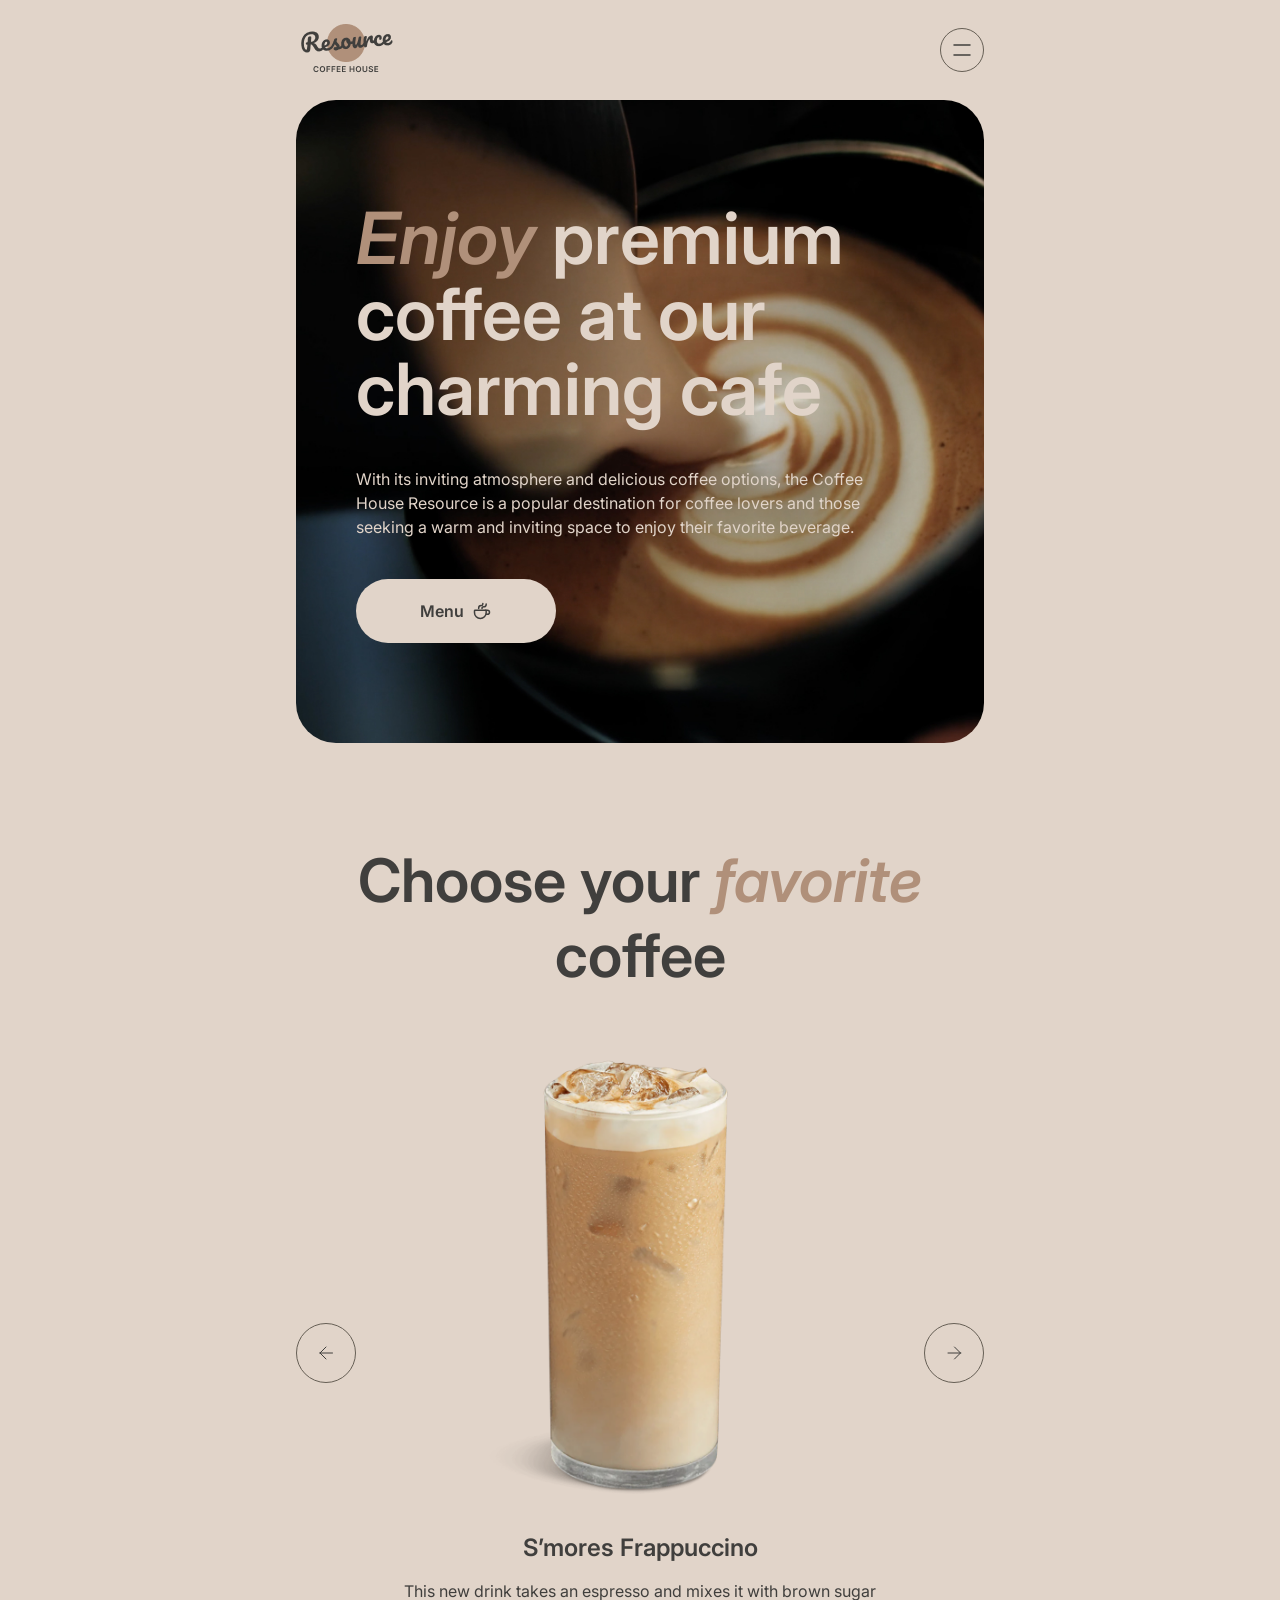
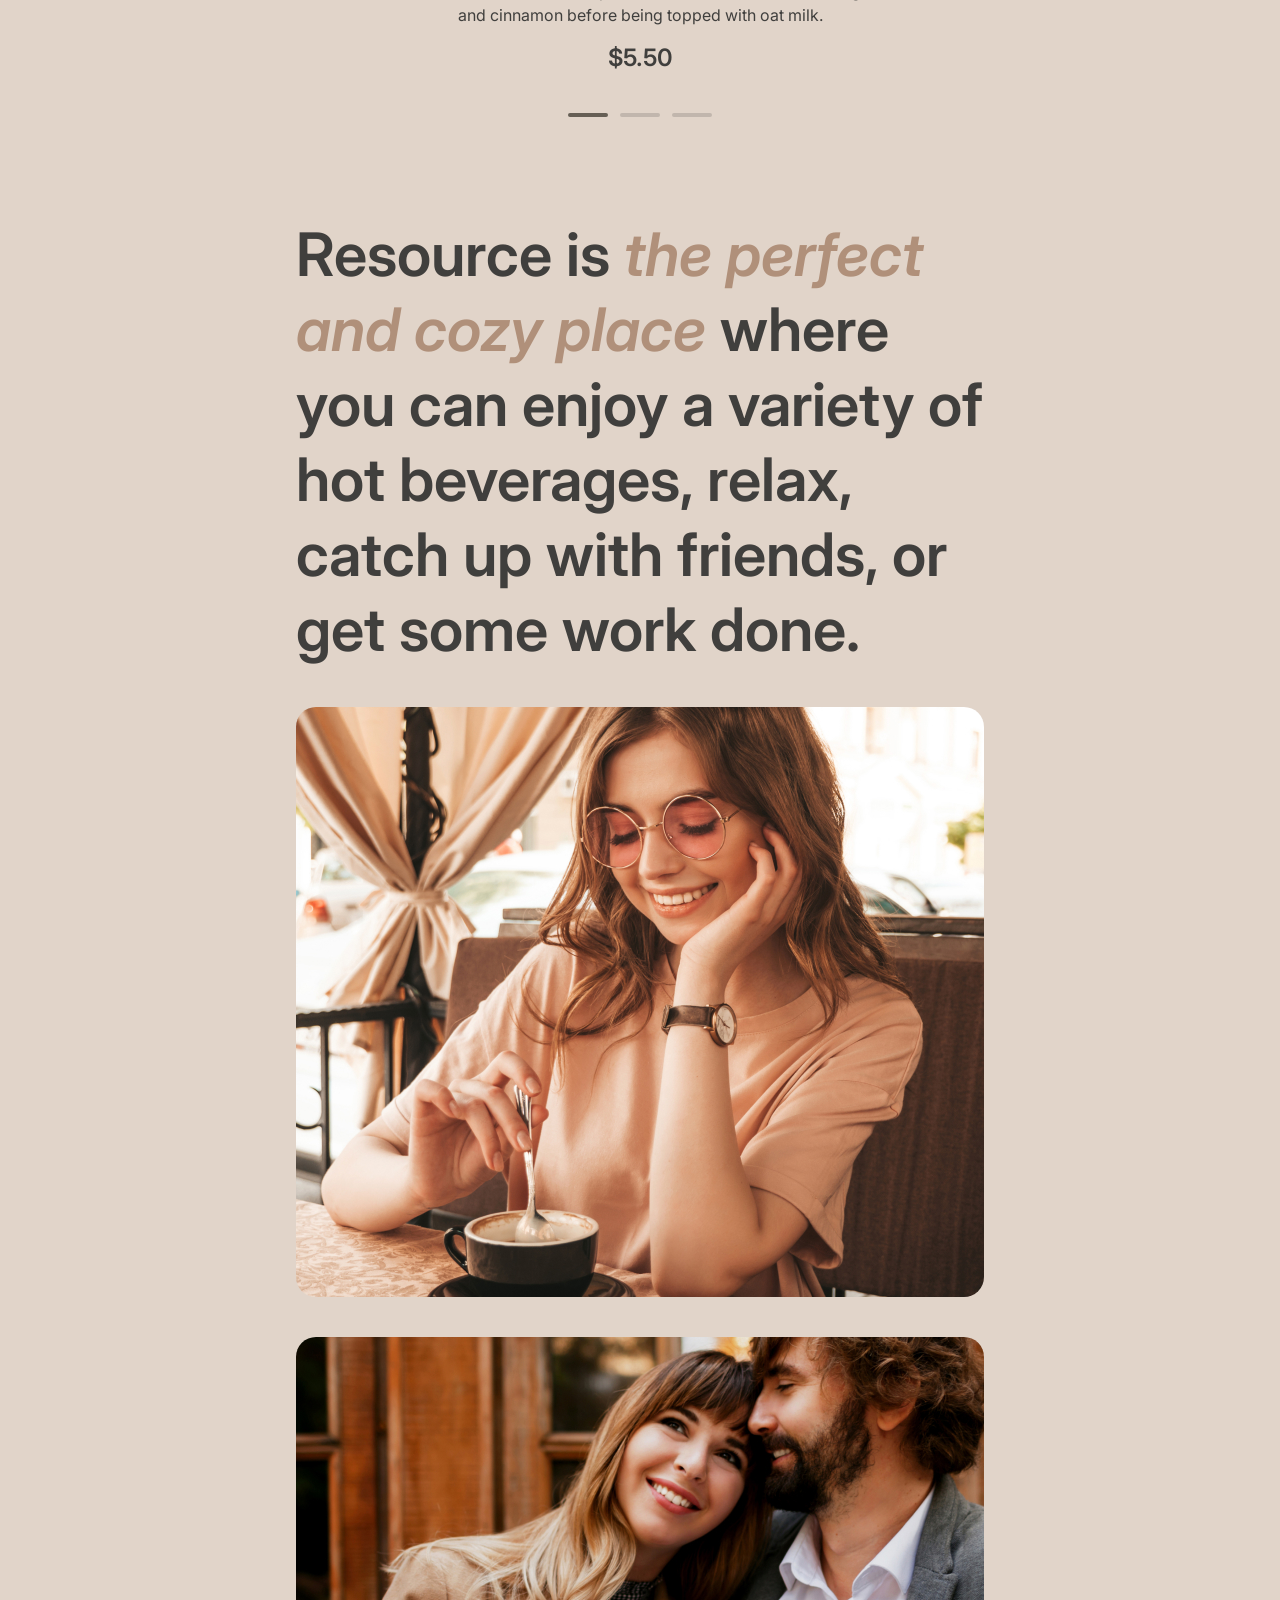
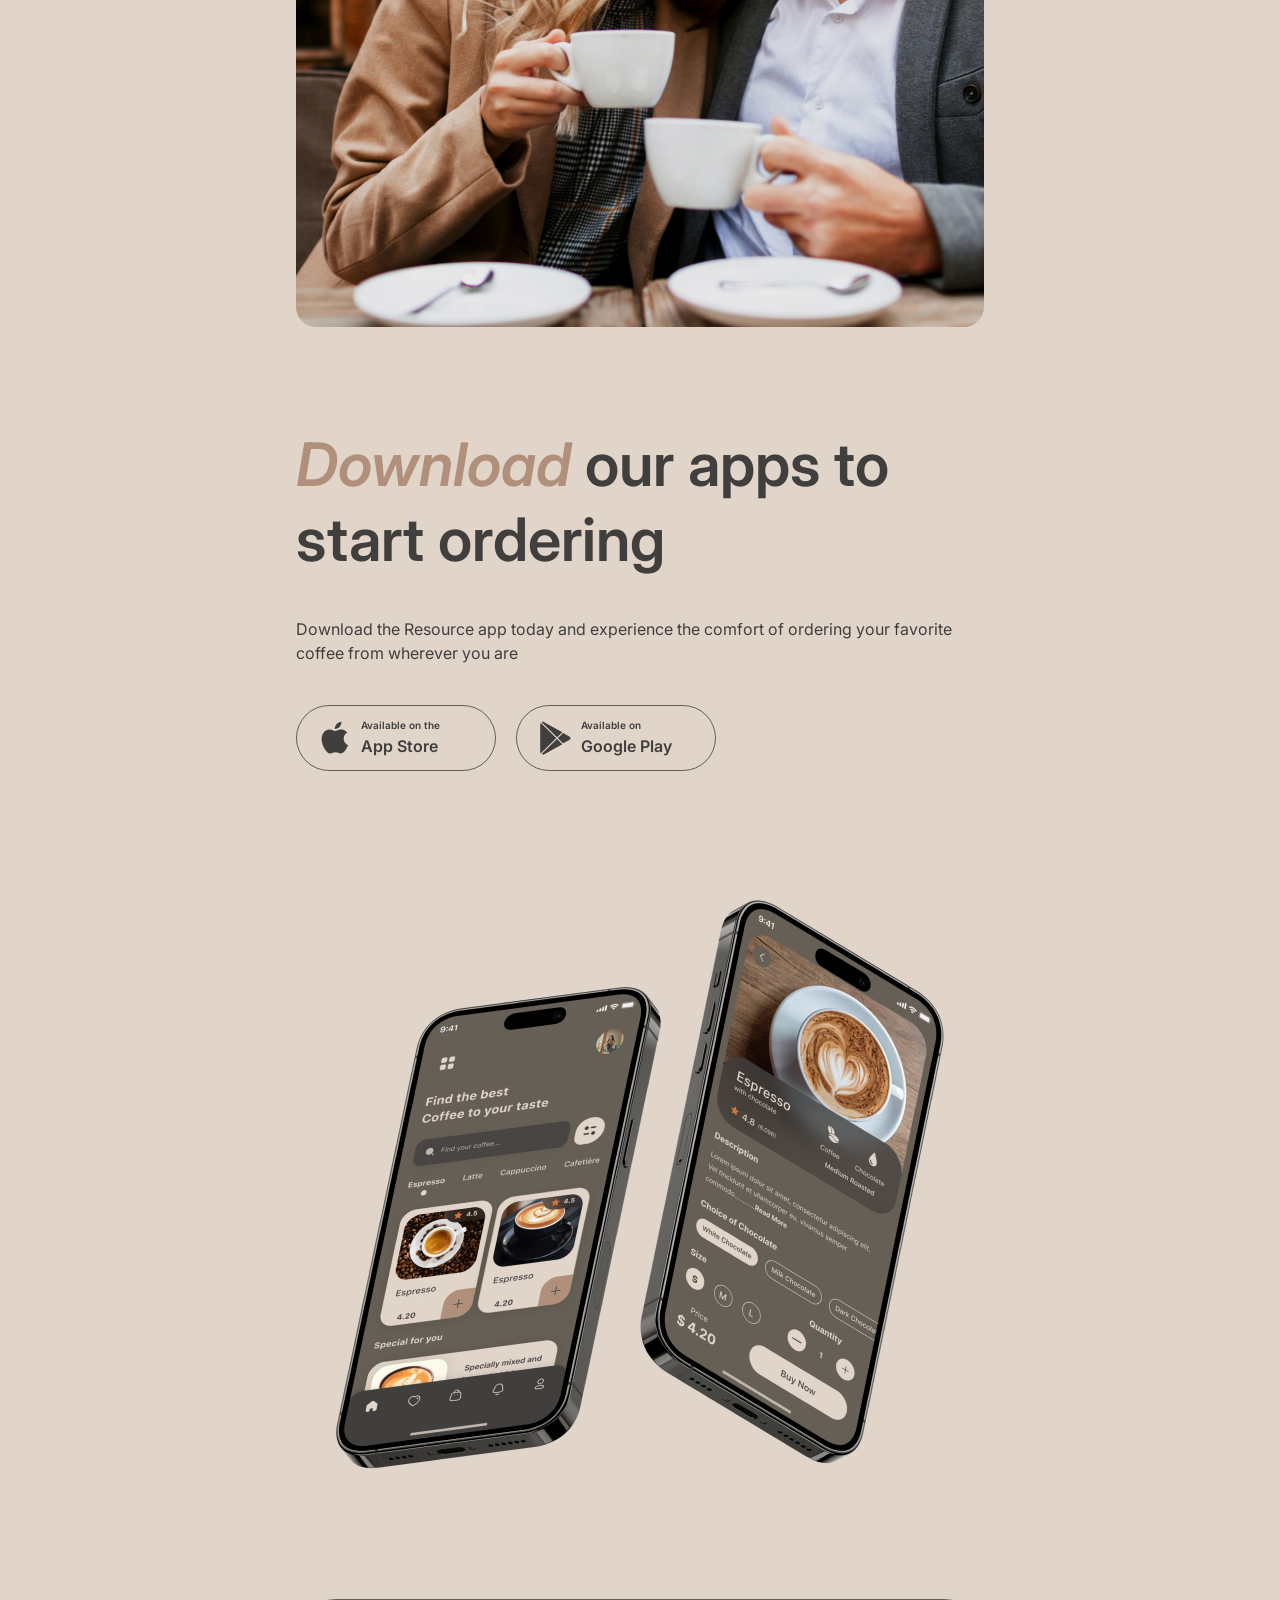
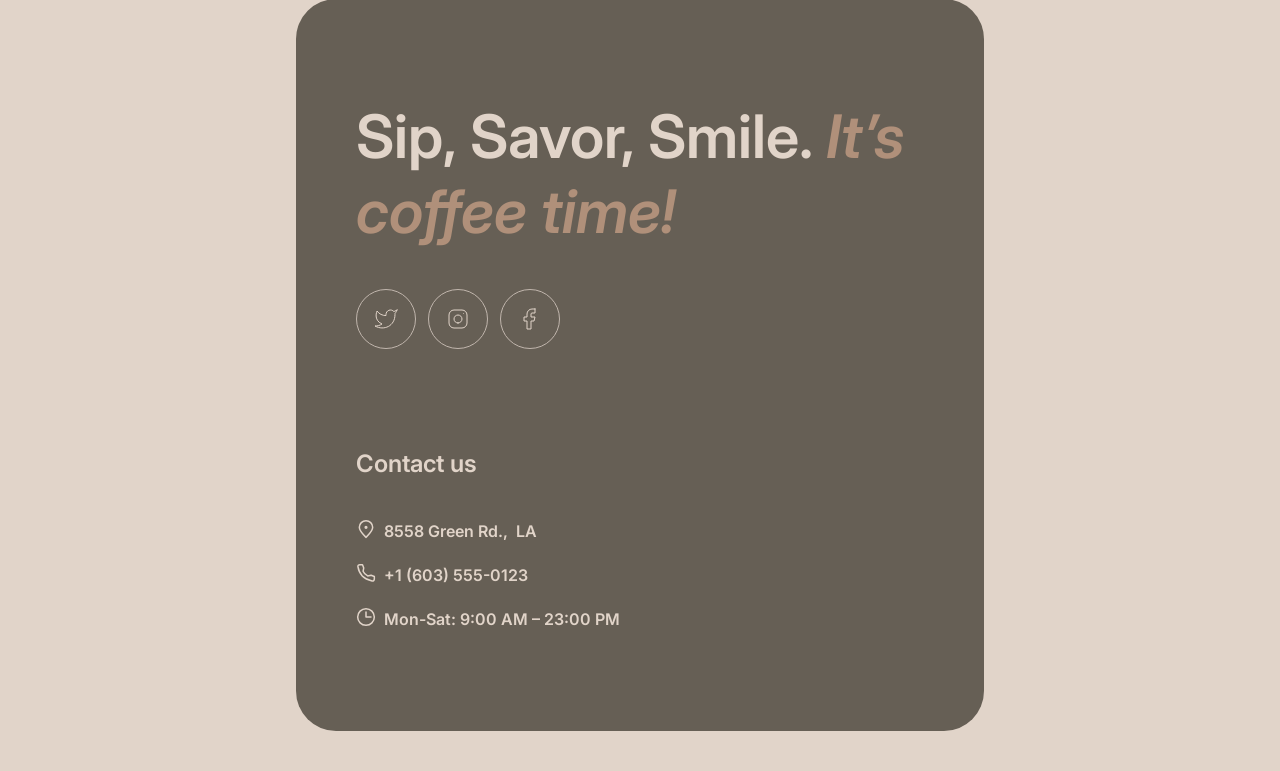
==== coffee-house/index.html @ e68c3784 "feat: Finished the adaptive at 768px and 380px on both pages" ====
<!DOCTYPE html>
<html lang="en">

<head>
    <meta charset="UTF-8">
    <meta name="viewport" content="width=device-width, initial-scale=1.0">
    <title>Coffee House</title>
    <link rel="stylesheet" href="style.css">
    <link rel="shortcut icon" href="img/icon-coffee.ico" type="image/x-icon">
    <link rel="preconnect" href="https://fonts.googleapis.com">
    <link rel="preconnect" href="https://fonts.gstatic.com" crossorigin>
    <link href="https://fonts.googleapis.com/css2?family=Inter:wght@100;200;300;400;500;600;700;800;900&display=swap"
        rel="stylesheet">
</head>

<body>
    <header class="header">
        <div class="container">
            <div class="header-menu">
                <a class="header-menu-img" href="index.html"><img src="img/logo.png" alt="logo"></a>

                <nav class="nav">
                    <ul class="nav-list">
                        <li><a class="nav-list-link" href="#Favorite-coffee">Favorite coffee</a></li>
                        <li><a class="nav-list-link" href="#About">About</a></li>
                        <li><a class="nav-list-link" href="#Mobile-app">Mobile app</a></li>
                        <li><a class="nav-list-link" href="#Contact-us">Contact us</a></li>
                    </ul>
                </nav>

                <a class="coffee-menu-link disabled" href="menu.html">
                    <p>Menu</p>
                    <svg xmlns="http://www.w3.org/2000/svg" width="20" height="20" viewBox="0 0 20 20" fill="none">
                        <path
                            d="M14.167 9.76667V11.6667C14.167 14.8883 11.5553 17.5 8.33366 17.5C5.112 17.5 2.50033 14.8883 2.50033 11.6667V9.76667C2.50033 9.4353 2.76896 9.16667 3.10033 9.16667H13.567C13.8984 9.16667 14.167 9.4353 14.167 9.76667Z"
                            stroke="#403F3D" stroke-width="1.5" stroke-linecap="round" stroke-linejoin="round" />
                        <path
                            d="M10.0003 7.50008C10.0003 6.66675 10.5956 5.83341 11.786 5.83341V5.83341C13.101 5.83341 14.167 4.76743 14.167 3.45246V2.91675"
                            stroke="#403F3D" stroke-width="1.5" stroke-linecap="round" stroke-linejoin="round" />
                        <path
                            d="M6.66634 7.5V7.08333C6.66634 5.70262 7.78563 4.58333 9.16634 4.58333V4.58333C10.0868 4.58333 10.833 3.83714 10.833 2.91667V2.5"
                            stroke="#403F3D" stroke-width="1.5" stroke-linecap="round" stroke-linejoin="round" />
                        <path
                            d="M13.333 9.16675H15.4163C16.5669 9.16675 17.4997 10.0995 17.4997 11.2501C17.4997 12.4007 16.5669 13.3334 15.4163 13.3334H14.1663"
                            stroke="#403F3D" stroke-width="1.5" stroke-linecap="round" stroke-linejoin="round" />
                    </svg>
                </a>

                <a href="" class="coffee-burger-menu">
                    <svg xmlns="http://www.w3.org/2000/svg" width="18" height="2" viewBox="0 0 18 2" fill="none">
                        <path d="M1 1H17" stroke="#403F3D" stroke-width="1.5" stroke-linecap="round"
                            stroke-linejoin="round" />
                    </svg>
                    <svg xmlns="http://www.w3.org/2000/svg" width="18" height="2" viewBox="0 0 18 2" fill="none">
                        <path d="M1 1H17" stroke="#403F3D" stroke-width="1.5" stroke-linecap="round"
                            stroke-linejoin="round" />
                    </svg>
                </a>
            </div>

            <div class="header-img">
                <div class="header-img-content">
                    <h1 class="header-img-title"><span class="header-img-title-span">Enjoy</span> premium coffee at our
                        charming cafe</h1>
                    <p class="header-img-text">With its inviting atmosphere and delicious coffee options, the Coffee
                        House Resource is
                        a popular
                        destination for coffee lovers and those seeking a warm and inviting space to enjoy their
                        favorite beverage.</p>
                    <a class="header-img-button" href="menu.html">
                        Menu
                        <svg class="header-img-button-svg" xmlns="http://www.w3.org/2000/svg" width="20" height="20"
                            viewBox="0 0 20 20" fill="none">
                            <path
                                d="M14.167 9.76667V11.6667C14.167 14.8883 11.5553 17.5 8.33366 17.5C5.112 17.5 2.50033 14.8883 2.50033 11.6667V9.76667C2.50033 9.4353 2.76896 9.16667 3.10033 9.16667H13.567C13.8984 9.16667 14.167 9.4353 14.167 9.76667Z"
                                stroke="#403F3D" stroke-width="1.5" stroke-linecap="round" stroke-linejoin="round" />
                            <path
                                d="M10.0003 7.50008C10.0003 6.66675 10.5956 5.83341 11.786 5.83341V5.83341C13.101 5.83341 14.167 4.76743 14.167 3.45246V2.91675"
                                stroke="#403F3D" stroke-width="1.5" stroke-linecap="round" stroke-linejoin="round" />
                            <path
                                d="M6.66634 7.5V7.08333C6.66634 5.70262 7.78563 4.58333 9.16634 4.58333V4.58333C10.0868 4.58333 10.833 3.83714 10.833 2.91667V2.5"
                                stroke="#403F3D" stroke-width="1.5" stroke-linecap="round" stroke-linejoin="round" />
                            <path
                                d="M13.333 9.16675H15.4163C16.5669 9.16675 17.4997 10.0995 17.4997 11.2501C17.4997 12.4007 16.5669 13.3334 15.4163 13.3334H14.1663"
                                stroke="#403F3D" stroke-width="1.5" stroke-linecap="round" stroke-linejoin="round" />
                        </svg>
                    </a>
                </div>
            </div>
        </div>
    </header>

    <main class="main">
        <div class="container ">
            <section class="Favourites-Coffee" id="Favorite-coffee">
                <h2 class="Favourites-Coffee-title">Choose your <span
                        class="Favourites-Coffee-title-span">favorite</span>
                    coffee</h2>

                <div class="slider">
                    <div class="Favourites-Coffee-svg-left disabled">
                        <svg xmlns="http://www.w3.org/2000/svg" width="24" height="24" viewBox="0 0 24 24" fill="none">
                            <path d="M18.5 12H6M6 12L12 6M6 12L12 18" stroke="#403F3D" stroke-linecap="round"
                                stroke-linejoin="round" />
                        </svg>
                    </div>

                    <div class="row-slider">
                        <div class="Favourites-Coffee-content">
                            <img class="Favourites-Coffee-content-img" src="img/coffee-slider-1.png" alt="" width="480"
                                height="480">
                            <div class="Favourites-Coffee-container">
                                <h3 class="Favourites-Coffee-content-title">S’mores Frappuccino</h3>
                                <p class="Favourites-Coffee-content-text">This new drink takes an espresso and mixes it
                                    with
                                    brown
                                    sugar and cinnamon before being
                                    topped
                                    with oat milk.</p>
                                <h3 class="Favourites-Coffee-content-title">$5.50</h3>
                            </div>
                        </div>
                    </div>

                    <div class="Favourites-Coffee-svg-right disabled">
                        <svg xmlns="http://www.w3.org/2000/svg" width="24" height="24" viewBox="0 0 24 24" fill="none">
                            <path d="M6 12H18.5M18.5 12L12.5 6M18.5 12L12.5 18" stroke="#403F3D" stroke-linecap="round"
                                stroke-linejoin="round" />
                        </svg>
                    </div>
                </div>

                <div class="Favourites-Coffee-radio-container">
                    <div class="Favourites-Coffee-radio"></div>
                    <div class="Favourites-Coffee-radio Favourites-Coffee-radio2"></div>
                    <div class="Favourites-Coffee-radio Favourites-Coffee-radio2"></div>
                </div>
            </section>

            <section class="About" id="About">
                <h2 class="About-title">Resource is <span class="About-title-span">the perfect and cozy place</span>
                    where you can enjoy a
                    variety of hot
                    beverages,
                    relax, catch
                    up with friends, or get some work done.</h2>
                <div class="About-container-img">
                    <div class="About-container-img1">
                        <div class="About-img-content1 disabled">
                            <img class="About-img1" src="img/about-1.jpg" alt="">
                        </div>
                        <div class="About-img-content2">
                            <img class="About-img2" src="img/about-2.jpg" alt="">
                        </div>
                    </div>
                    <div class="About-container-img2">
                        <div class="About-img-content2">
                            <img class="About-img3" src="img/about-3.jpg" alt="">
                        </div>
                        <div class="About-img-content1 disabled">
                            <img class="About-img4" src="img/about-4.jpg" alt="">
                        </div>
                    </div>
                </div>
            </section>

            <section class="Mobile-App" id="Mobile-app">
                <div class="Mobile-App-content">
                    <h2 class="Mobile-App-title"><span class="Mobile-App-title-span">Download</span> our apps to start
                        ordering</h2>
                    <p class="Mobile-App-text">Download the Resource app today and experience the comfort of ordering
                        your favorite coffee from
                        wherever you are</p>
                    <div class="Mobile-App-link-container">
                        <a class="Mobile-App-link disabled" href="">
                            <svg xmlns="http://www.w3.org/2000/svg" width="36" height="36" viewBox="0 0 36 36"
                                fill="none">
                                <path
                                    d="M26.7073 18.6307C26.6704 14.6324 30.065 12.6872 30.2203 12.5966C28.2977 9.86366 25.3178 9.49026 24.2707 9.46048C21.7679 9.20369 19.3403 10.9206 18.0654 10.9206C16.765 10.9206 14.8017 9.48529 12.6858 9.52747C9.96293 9.56841 7.41566 11.1055 6.0186 13.4923C3.13542 18.359 5.28572 25.5108 8.04802 29.4446C9.42981 31.3712 11.0444 33.5223 13.1578 33.4466C15.2254 33.3635 15.9978 32.1614 18.4929 32.1614C20.9651 32.1614 21.6903 33.4466 23.8457 33.3983C26.0647 33.3635 27.4618 31.463 28.7952 29.519C30.392 27.3108 31.0333 25.1362 31.0588 25.0245C31.0066 25.0071 26.7493 23.4229 26.7073 18.6307Z"
                                    fill="#403F3D" />
                                <path
                                    d="M22.6357 6.87268C23.7477 5.51675 24.5086 3.67205 24.2974 1.80005C22.6879 1.86952 20.675 2.88554 19.5159 4.21169C18.4903 5.38029 17.5742 7.29571 17.8109 9.097C19.6189 9.2285 21.4753 8.20752 22.6357 6.87268Z"
                                    fill="#403F3D" />
                            </svg>
                            <div class="Mobile-App-link-content">
                                <p class="Mobile-App-link-text">Available on the</p>
                                <p class="Mobile-App-link-text2">App Store</p>
                            </div>
                        </a>
                        <a class="Mobile-App-link disabled" href="">
                            <svg xmlns="http://www.w3.org/2000/svg" width="36" height="36" viewBox="0 0 36 36"
                                fill="none">
                                <path
                                    d="M3.7558 3.20297C3.39335 3.57289 3.18359 4.14884 3.18359 4.89471V31.4994C3.18359 32.2453 3.39335 32.8212 3.7558 33.1911L3.84525 33.2723L19.1359 18.37V18.0181L3.84525 3.11575L3.7558 3.20297Z"
                                    fill="#403F3D" />
                                <path
                                    d="M26.0776 23.34L20.9863 18.37V18.0181L26.0837 13.0482L26.1979 13.1128L32.2345 16.4617C33.9573 17.4121 33.9573 18.976 32.2345 19.9324L26.1979 23.2753L26.0776 23.34Z"
                                    fill="#403F3D" />
                                <path
                                    d="M25.2733 24.2007L20.0617 19.1195L4.68164 34.1166C5.25384 34.7031 6.18695 34.7737 7.24807 34.1873L25.2733 24.2007Z"
                                    fill="#403F3D" />
                                <path
                                    d="M25.2733 12.1876L7.24807 2.20103C6.18695 1.62058 5.25384 1.69125 4.68164 2.27772L20.0617 17.2688L25.2733 12.1876Z"
                                    fill="#403F3D" />
                            </svg>
                            <div class="Mobile-App-link-content">
                                <p class="Mobile-App-link-text">Available on</p>
                                <p class="Mobile-App-link-text2">Google Play</p>
                            </div>
                        </a>
                    </div>
                </div>
                <img class="Mobile-App-img" src="img/mobile-screens.png" alt="">
            </section>
        </div>
    </main>

    <footer class="footer">
        <div class="container">
            <div class="footer-content">
                <div class="footer-socials">
                    <h2 class="footer-socials-title">Sip, Savor, Smile. <span class="footer-socials-title-span">It’s
                            coffee
                            time!</span></h2>

                    <div class="footer-socials-content">
                        <div class="footer-socials-svg disabled">
                            <svg xmlns="http://www.w3.org/2000/svg" width="24" height="24" viewBox="0 0 24 24"
                                fill="none">
                                <path
                                    d="M23 3.01006C23 3.01006 20.9821 4.20217 19.86 4.54006C19.2577 3.84757 18.4573 3.35675 17.567 3.13398C16.6767 2.91122 15.7395 2.96725 14.8821 3.29451C14.0247 3.62177 13.2884 4.20446 12.773 4.96377C12.2575 5.72309 11.9877 6.62239 12 7.54006V8.54006C10.2426 8.58562 8.50127 8.19587 6.93101 7.4055C5.36074 6.61513 4.01032 5.44869 3 4.01006C3 4.01006 -1 13.0101 8 17.0101C5.94053 18.408 3.48716 19.109 1 19.0101C10 24.0101 21 19.0101 21 7.51006C20.9991 7.23151 20.9723 6.95365 20.92 6.68006C21.9406 5.67355 23 3.01006 23 3.01006Z"
                                    stroke="#E1D4C9" stroke-linecap="round" stroke-linejoin="round" />
                            </svg>
                        </div>

                        <div class="footer-socials-svg disabled">
                            <svg xmlns="http://www.w3.org/2000/svg" width="24" height="24" viewBox="0 0 24 24"
                                fill="none">
                                <path
                                    d="M12 16C14.2091 16 16 14.2091 16 12C16 9.79086 14.2091 8 12 8C9.79086 8 8 9.79086 8 12C8 14.2091 9.79086 16 12 16Z"
                                    stroke="#E1D4C9" stroke-linecap="round" stroke-linejoin="round" />
                                <path
                                    d="M3 16V8C3 5.23858 5.23858 3 8 3H16C18.7614 3 21 5.23858 21 8V16C21 18.7614 18.7614 21 16 21H8C5.23858 21 3 18.7614 3 16Z"
                                    stroke="#E1D4C9" />
                                <path d="M17.5 6.51L17.51 6.49889" stroke="#E1D4C9" stroke-linecap="round"
                                    stroke-linejoin="round" />
                            </svg>
                        </div>

                        <div class="footer-socials-svg disabled">
                            <svg xmlns="http://www.w3.org/2000/svg" width="24" height="24" viewBox="0 0 24 24"
                                fill="none">
                                <path
                                    d="M17 2H14C12.6739 2 11.4021 2.52678 10.4645 3.46447C9.52678 4.40215 9 5.67392 9 7V10H6V14H9V22H13V14H16L17 10H13V7C13 6.73478 13.1054 6.48043 13.2929 6.29289C13.4804 6.10536 13.7348 6 14 6H17V2Z"
                                    stroke="#E1D4C9" stroke-linecap="round" stroke-linejoin="round" />
                            </svg>
                        </div>
                    </div>

                </div>

                <div class="footer-contacts" id="Contact-us">
                    <h3 class="footer-contacts-title">Contact us</h3>

                    <nav class="footer-contacts-nav">
                        <ul class="footer-contacts-nav-list">
                            <li class="footer-contacts-nav-list-item">
                                <a class="footer-contacts-nav-list-link disabled"
                                    href="https://maps.app.goo.gl/BFyA15vKBctCJSpC6" target="_blank">
                                    <svg class="footer-contacts-nav-svg" xmlns="http://www.w3.org/2000/svg" width="20"
                                        height="20" viewBox="0 0 20 20" fill="none">
                                        <path
                                            d="M16.6663 8.33329C16.6663 12.0152 9.99967 18.3333 9.99967 18.3333C9.99967 18.3333 3.33301 12.0152 3.33301 8.33329C3.33301 4.65139 6.31778 1.66663 9.99967 1.66663C13.6816 1.66663 16.6663 4.65139 16.6663 8.33329Z"
                                            stroke="#E1D4C9" stroke-width="1.5" />
                                        <path
                                            d="M10.0003 9.16667C10.4606 9.16667 10.8337 8.79357 10.8337 8.33333C10.8337 7.8731 10.4606 7.5 10.0003 7.5C9.54009 7.5 9.16699 7.8731 9.16699 8.33333C9.16699 8.79357 9.54009 9.16667 10.0003 9.16667Z"
                                            fill="#E1D4C9" stroke="#E1D4C9" stroke-width="1.5" stroke-linecap="round"
                                            stroke-linejoin="round" />
                                    </svg>
                                    <p>8558 Green Rd.,&nbsp; LA</p>
                                </a>
                            </li>
                            <li class="footer-contacts-nav-list-item">
                                <a class="footer-contacts-nav-list-link disabled" href="tel:+1-603-555-01-23">
                                    <svg class="footer-contacts-nav-svg" xmlns="http://www.w3.org/2000/svg" width="20"
                                        height="20" viewBox="0 0 20 20" fill="none">
                                        <path
                                            d="M15.0984 12.2516L11.6665 12.9166C9.34845 11.7531 7.91654 10.4166 7.08321 8.33329L7.72483 4.89154L6.51197 1.66663L3.72946 1.66663C2.60191 1.66663 1.71466 2.59958 1.90108 3.71161C2.29888 6.08454 3.37231 10.0391 6.24987 12.9166C9.27338 15.9401 13.5661 17.3318 16.1378 17.9288C17.299 18.1983 18.3332 17.2908 18.3332 16.0988L18.3332 13.4843L15.0984 12.2516Z"
                                            stroke="#E1D4C9" stroke-width="1.5" stroke-linecap="round"
                                            stroke-linejoin="round" />
                                    </svg>
                                    <p>+1 (603) 555-0123</p>
                                </a>
                            </li>
                            <li class="footer-contacts-nav-list-item">
                                <svg xmlns="http://www.w3.org/2000/svg" width="20" height="20" viewBox="0 0 20 20"
                                    fill="none">
                                    <g clip-path="url(#clip0_217_1736)">
                                        <path d="M10 5L10 10L15 10" stroke="#E1D4C9" stroke-width="1.5"
                                            stroke-linecap="round" stroke-linejoin="round" />
                                        <path
                                            d="M10.0003 18.3333C14.6027 18.3333 18.3337 14.6023 18.3337 9.99996C18.3337 5.39759 14.6027 1.66663 10.0003 1.66663C5.39795 1.66663 1.66699 5.39759 1.66699 9.99996C1.66699 14.6023 5.39795 18.3333 10.0003 18.3333Z"
                                            stroke="#E1D4C9" stroke-width="1.5" stroke-linecap="round"
                                            stroke-linejoin="round" />
                                    </g>
                                    <defs>
                                        <clipPath id="clip0_217_1736">
                                            <rect width="20" height="20" fill="white" />
                                        </clipPath>
                                    </defs>
                                </svg>
                                <p>Mon-Sat: 9:00 AM – 23:00 PM</p>
                            </li>
                        </ul>
                    </nav>
                </div>
            </div>

        </div>
    </footer>
</body>

</html>
---- coffee-house/style.css ----
* {
    margin: 0;
    padding: 0;
}

html {
    scroll-behavior: smooth;
}

body {
    display: flex;
    flex-direction: column;
    height: 100%;
    background: #E1D4C9;
    justify-content: center;
}

.container {
    max-width: 1360px;
    margin: 0 auto;
}

.header {
    margin-bottom: 100px;
}

.header-menu {
    display: flex;
    justify-content: space-between;
    padding: 20px 0;
    height: 60px;
    align-items: center;
}

.nav-list {
    display: flex;
    column-gap: 40px;
    list-style-type: none;
    padding-bottom: 4px;
}

.nav-list-link {
    position: relative;
    text-decoration: none;
    color: var(--text-dark, #403F3D);
    font-feature-settings: 'clig' off, 'liga' off;

    /* Desktop/Action/link & button */
    font-family: Inter;
    font-size: 16px;
    font-style: normal;
    font-weight: 600;
    line-height: 150%;
    /* 24px */
}

.nav-list-link::after {
    content: "";
    position: absolute;
    left: 50%;
    right: 50%;
    bottom: -5px;
    height: 2px;
    background-color: #403F3D;
    opacity: 0;
    transition: .7s;
}

.nav-list-link:hover::after {
    opacity: 1;
    left: 0;
    right: 0;
}

.coffee-menu-link::after {
    content: "";
    position: absolute;
    left: 50%;
    right: 50%;
    bottom: -5px;
    height: 2px;
    background-color: #403F3D;
    opacity: 0;
    transition: .7s;
}

.coffee-menu-link:hover::after {
    opacity: 1;
    left: 0;
    right: 0;
}

.coffee-menu-link {
    position: relative;
    text-decoration: none;
    color: var(--text-dark, #403F3D);
    font-feature-settings: 'clig' off, 'liga' off;

    /* Desktop/Action/link & button */
    font-family: Inter;
    font-size: 16px;
    font-style: normal;
    font-weight: 600;
    line-height: 150%;
    /* 24px */
    display: flex;
    column-gap: 8px;
    padding-bottom: 4px;
}

.coffee-burger-menu {
    display: flex;
    flex-direction: column;
    justify-content: center;
    align-items: center;
    row-gap: 8px;
    border-radius: 100px;
    border: 1px solid var(--border-dark, #665F55);
    width: 44px;
    height: 44px;
    display: none;
    box-sizing: border-box;
    cursor: default;
}

.header-img {
    border-radius: 40px;
    background: url(img/img-hero.jpg), lightgray 50% / cover no-repeat;
    background-position: center center;
    background-size: cover;
}

.header-img-content {
    padding: 100px;
    display: flex;
    flex-direction: column;
    row-gap: 40px;
    width: 530px;
}

.header-img-title-span {
    color: var(--text-accent, #B0907A);
    font-feature-settings: 'clig' off, 'liga' off;

    /* Desktop/Heading/heading-1.accent */
    font-family: Inter;
    font-size: 72px;
    font-style: italic;
    font-weight: 600;
    line-height: 105%;
    /* 75.6px */
}

.header-img-title {
    color: var(--text-light, #E1D4C9);
    font-feature-settings: 'clig' off, 'liga' off;

    /* Desktop/Heading/heading-1 */
    font-family: Inter;
    font-size: 72px;
    font-style: normal;
    font-weight: 600;
    line-height: 105%;
}

.header-img-text {
    color: var(--text-light, #E1D4C9);
    font-feature-settings: 'clig' off, 'liga' off;

    /* Desktop/Body/medium */
    font-family: Inter;
    font-size: 16px;
    font-style: normal;
    font-weight: 400;
    line-height: 150%;
    /* 24px */
}

.header-img-button {
    border-radius: 100px;
    padding: 20px 0px;
    width: 200px;
    text-decoration: none;

    color: var(--text-dark, #403F3D);
    background: var(--background-body, #E1D4C9);
    text-align: center;
    font-feature-settings: 'clig' off, 'liga' off;

    /* Desktop/Action/link & button */
    font-family: Inter;
    font-size: 16px;
    font-style: normal;
    font-weight: 600;
    line-height: 150%;
    /* 24px */
    display: flex;
    align-items: center;
    justify-content: center;
}

.header-img-button-svg {
    width: 0;
    opacity: 0;
}

.header-img-button:hover .header-img-button-svg {
    padding-left: 8px;
    width: 20px;
    opacity: 1;
    transition: 0.3s;
}

.main {
    margin-bottom: 100px;
}

.Favourites-Coffee {
    padding-bottom: 100px;
}

.slider {
    padding: 40px 0;
    display: flex;
    justify-content: center;
    align-items: center;
}

.Favourites-Coffee-title {
    color: var(--text-dark, #403F3D);
    text-align: center;
    font-feature-settings: 'clig' off, 'liga' off;

    /* Desktop/Heading/heading-2 */
    font-family: Inter;
    font-size: 60px;
    font-style: normal;
    font-weight: 600;
    line-height: 125%;
    /* 75px */
    text-align: center;
}

.Favourites-Coffee-title-span {
    color: var(--text-accent, #B0907A);
    font-feature-settings: 'clig' off, 'liga' off;

    /* Desktop/Heading/heading-2.accent */
    font-family: Inter;
    font-size: 60px;
    font-style: italic;
    font-weight: 600;
    line-height: 125%;
}

.Favourites-Coffee-svg-left {
    display: flex;
    justify-content: center;
    align-items: center;
    width: fit-content;
    width: 60px;
    height: 60px;
    border-radius: 100px;
    border: 1px solid var(--border-dark, #665F55);
    box-sizing: border-box;
    cursor: pointer;
}

.Favourites-Coffee-svg-left:hover path,
.Favourites-Coffee-svg-left:hover {
    stroke: #E1D4C9;
    transition: 0.8s;
    background: var(--background-body, #403F3D);
}

.Favourites-Coffee-svg-right {
    display: flex;
    justify-content: center;
    align-items: center;
    width: fit-content;
    width: 60px;
    height: 60px;
    border-radius: 100px;
    border: 1px solid var(--border-dark, #665F55);
    box-sizing: border-box;
    cursor: pointer;
}

.Favourites-Coffee-svg-right:hover path,
.Favourites-Coffee-svg-right:hover {
    stroke: #E1D4C9;
    transition: 0.8s;
    background: var(--background-body, #403F3D);
}

.Favourites-Coffee-content {
    display: flex;
    flex-direction: column;
    align-items: center;
    width: 1152px;
    padding: 0 40px;
}

.Favourites-Coffee-container {
    padding-top: 20px;
    width: 480px;
}

.Favourites-Coffee-content-title {
    color: var(--text-dark, #403F3D);
    text-align: center;
    font-feature-settings: 'clig' off, 'liga' off;

    /* Desktop/Heading/heading-3 */
    font-family: Inter;
    font-size: 24px;
    font-style: normal;
    font-weight: 600;
    line-height: 125%;
    /* 30px */
}

.Favourites-Coffee-content-text {
    color: var(--text-dark, #403F3D);
    text-align: center;
    font-feature-settings: 'clig' off, 'liga' off;

    /* Desktop/Body/medium */
    font-family: Inter;
    font-size: 16px;
    font-style: normal;
    font-weight: 400;
    line-height: 150%;
    /* 24px */

    padding: 16px 0;
}

.Favourites-Coffee-radio-container {
    display: flex;
    column-gap: 12px;
    align-items: center;
    justify-content: center;
}

.Favourites-Coffee-radio {
    width: 40px;
    height: 4px;
    border-radius: 100px;
    background: var(--border-dark, #665F55);
}

.Favourites-Coffee-radio2 {
    background: var(--border-light, #C1B6AD);
}

.About {
    margin-bottom: 100px;
}

.About-title {
    color: var(--text-dark, #403F3D);
    font-feature-settings: 'clig' off, 'liga' off;

    /* Desktop/Heading/heading-2 */
    font-family: Inter;
    font-size: 60px;
    font-style: normal;
    font-weight: 600;
    line-height: 125%;
    /* 75px */

    padding-bottom: 40px;
}

.About-title-span {
    color: var(--text-accent, #B0907A);
    font-feature-settings: 'clig' off, 'liga' off;

    /* Desktop/Heading/heading-2.accent */
    font-family: Inter;
    font-size: 60px;
    font-style: italic;
    font-weight: 600;
    line-height: 125%;
}

.About-container-img {
    display: flex;
    flex-wrap: wrap;
    column-gap: 40px;
    justify-content: center;
}

.About-container-img1 {
    display: flex;
    flex-direction: column;
    row-gap: 40px;
}

.About-container-img2 {
    display: flex;
    flex-direction: column;
    row-gap: 40px;
}

.About-img-content1 {
    width: 660px;
    height: 590px;
    overflow: hidden;
    border-radius: 20px;
    display: flex;
    align-items: center;
    justify-content: center;
}

.About-img-content2 {
    overflow: hidden;
    width: 660px;
    height: 430px;
    border-radius: 20px;
    display: flex;
    align-items: center;
    justify-content: center;
}

.About-img1 {
    transform: scale(1.1);
    width: 660px;
    height: 590px;
    object-fit: cover;
}

.About-img1:hover {
    transform: scale(1);
    transition: 1s;
}

.About-img2 {
    transform: scale(1.1);
    width: 660px;
    height: 430px;
    object-fit: cover;
}

.About-img2:hover {
    transform: scale(1);
    transition: 1s;
}

.About-img3 {
    transform: scale(1.1);
    width: 660px;
    height: 430px;
    object-fit: cover;
}

.About-img3:hover {
    transition: 1s;
    transform: scale(1);
}

.About-img4 {
    transform: scale(1.1);
    width: 660px;
    height: 590px;
    object-fit: cover;
}

.About-img4:hover {
    transform: scale(1);
    transition: 1s;
}

.Mobile-App {
    display: flex;
    justify-content: center;
    column-gap: 100px;
    align-items: center;
}

.Mobile-App-content {
    height: 342px;
}

.Mobile-App-title {
    color: var(--text-dark, #403F3D);
    font-feature-settings: 'clig' off, 'liga' off;

    /* Desktop/Heading/heading-2 */
    font-family: Inter;
    font-size: 60px;
    font-style: normal;
    font-weight: 600;
    line-height: 125%;
}

.Mobile-App-title-span {
    color: var(--text-accent, #B0907A);
    font-feature-settings: 'clig' off, 'liga' off;

    /* Desktop/Heading/heading-2.accent */
    font-family: Inter;
    font-size: 60px;
    font-style: italic;
    font-weight: 600;
    line-height: 125%;
    /* 75px */
}

.Mobile-App-text {
    color: var(--text-dark, #403F3D);
    font-feature-settings: 'clig' off, 'liga' off;

    /* Desktop/Body/medium */
    font-family: Inter;
    font-size: 16px;
    font-style: normal;
    font-weight: 400;
    line-height: 150%;
    /* 24px */

    padding: 40px 0;
}

.Mobile-App-link-content {
    display: flex;
    flex-direction: column;
    row-gap: 2px;
    align-items: start;
    width: 92px;
}

.Mobile-App-link-container {
    display: flex;
    column-gap: 20px;
}

.Mobile-App-link {
    box-sizing: border-box;
    border-radius: 100px;
    border: 1px solid var(--border-dark, #665F55);
    width: 200px;
    padding: 12px 20px;
    display: flex;
    column-gap: 8px;
    background: var(--background-body, #E1D4C9);
    align-items: center;
    text-decoration: none;
    cursor: pointer;
}

.Mobile-App-link:hover path,
.Mobile-App-link:hover {
    transition: 0.8s;
    background: var(--background-body, #403F3D);
    fill: #E1D4C9;
}

.Mobile-App-link:hover p {
    transition: 0.8s;
    color: #E1D4C9;
}


.Mobile-App-link-text {
    color: var(--text-dark, #403F3D);
    text-align: center;
    font-feature-settings: 'clig' off, 'liga' off;

    /* Desktop/Body/caption */
    font-family: Inter;
    font-size: 10px;
    font-style: normal;
    font-weight: 600;
    line-height: 140%;
    /* 14px */
}

.Mobile-App-link-text2 {
    color: var(--text-dark, #403F3D);
    font-feature-settings: 'clig' off, 'liga' off;

    /* Desktop/Action/link & button */
    font-family: Inter;
    font-size: 16px;
    font-style: normal;
    font-weight: 600;
    line-height: 150%;
    /* 24px */
}

.footer {
    margin-bottom: 40px;
}

.footer-content {
    border-radius: 40px;
    background: var(--background-container, #665F55);
    padding: 100px;
    display: flex;
    column-gap: 100px;
}

.footer-socials {
    width: 50%;
    display: flex;
    flex-direction: column;
    row-gap: 40px;
}

.footer-socials-title {
    color: var(--text-light, #E1D4C9);
    font-feature-settings: 'clig' off, 'liga' off;

    /* Desktop/Heading/heading-2 */
    font-family: Inter;
    font-size: 60px;
    font-style: normal;
    font-weight: 600;
    line-height: 125%;
    /* 75px */
}

.footer-socials-title-span {
    color: var(--text-accent, #B0907A);
    font-feature-settings: 'clig' off, 'liga' off;

    /* Desktop/Heading/heading-2.accent */
    font-family: Inter;
    font-size: 60px;
    font-style: italic;
    font-weight: 600;
    line-height: 125%;
}

.footer-socials-content {
    display: flex;
    column-gap: 12px;
}

.footer-socials-svg {
    border-radius: 100px;
    border: 1px solid var(--border-light, #C1B6AD);
    display: flex;
    width: 60px;
    height: 60px;
    justify-content: center;
    align-items: center;
    cursor: pointer;
    box-sizing: border-box;
}

.footer-socials-svg:hover path,
.footer-socials-svg:hover {
    stroke: #403F3D;
    transition: 0.8s;
    background: var(--background-body, #E1D4C9);
}

.footer-contacts {
    width: 50%;
    display: flex;
    flex-direction: column;
    justify-content: center;
}

.footer-contacts-title {
    color: var(--text-light, #E1D4C9);
    font-feature-settings: 'clig' off, 'liga' off;

    /* Desktop/Heading/heading-3 */
    font-family: Inter;
    font-size: 24px;
    font-style: normal;
    font-weight: 600;
    line-height: 125%;
    /* 30px */

    padding-bottom: 40px;
}

.footer-contacts-nav-list {
    display: flex;
    flex-direction: column;
    row-gap: 16px;
    list-style-type: none;
}

.footer-contacts-nav-list-link {
    display: flex;
    column-gap: 8px;
    width: fit-content;
    text-decoration: none;
    padding-bottom: 4px;

    color: var(--text-light, #E1D4C9);
    font-feature-settings: 'clig' off, 'liga' off;

    /* Desktop/Action/link & button */
    font-family: Inter;
    font-size: 16px;
    font-style: normal;
    font-weight: 600;
    line-height: 150%;
    /* 24px */
    position: relative;
    cursor: pointer;
}

.footer-contacts-nav-list-link::after {
    content: "";
    position: absolute;
    left: 50%;
    right: 50%;
    bottom: -5px;
    height: 2px;
    background: #E1D4C9;
    opacity: 0;
    transition: .7s;
}

.footer-contacts-nav-list-link:hover::after {
    opacity: 1;
    left: 0;
    right: 0;
}

.footer-contacts-nav-list-item {
    display: flex;
    column-gap: 8px;
    color: var(--text-light, #E1D4C9);
    font-feature-settings: 'clig' off, 'liga' off;

    /* Desktop/Action/link & button */
    font-family: Inter;
    font-size: 16px;
    font-style: normal;
    font-weight: 600;
    line-height: 150%;
    /* 24px */
}

@media screen and (min-width: 768px) and (max-width: 1439px) {
    .container {
        width: 688px;
    }

    .header-menu-img {
        cursor: default;
    }

    .header-img-button {
        cursor: default;
    }

    .header-img-button-svg {
        opacity: 1;
        width: 20px;
        padding-left: 8px;
    }

    .coffee-burger-menu {
        display: flex;
    }

    .nav {
        display: none;
    }

    .coffee-menu-link {
        display: none;
    }

    .header-img-content {
        padding: 100px 60px;
    }

    .Favourites-Coffee-content {
        width: 480px;
    }

    .slider {
        justify-content: space-between;
    }

    .About-img-content2 {
        display: none;
    }

    .About-container-img {
        row-gap: 40px;
    }

    .About-img-content1 {
        width: 688px;
    }

    .Mobile-App {
        flex-direction: column;
        row-gap: 100px;
    }

    .footer-content {
        flex-direction: column;
        padding: 100px 60px;
        row-gap: 100px;
    }

    .footer-socials {
        width: 100%;
    }

    .disabled {
        pointer-events: none;
    }
}

@media screen and (min-width: 0px) and (max-width: 767px) {
    .container {
        width: 348px;
    }

    .header-menu-img {
        cursor: default;
    }

    .header-img-button {
        cursor: default;
    }

    .header-img-button-svg {
        opacity: 1;
        width: 20px;
        padding-left: 8px;
    }

    .header-img-content {
        width: 316px;
    }

    .header-img-title {
        font-size: 42px;
        line-height: 115%;
    }

    .header-img-title-span {
        font-size: 42px;
        line-height: 115%;
    }

    .coffee-burger-menu {
        display: flex;
    }

    .nav {
        display: none;
    }

    .coffee-menu-link {
        display: none;
    }

    .header-img-content {
        padding: 60px 16px;
    }

    .Favourites-Coffee-title {
        font-size: 32px;
    }

    .Favourites-Coffee-title-span {

        font-size: 32px;
    }

    .Favourites-Coffee-content {
        width: 348px;
    }

    .Favourites-Coffee-content-img {
        width: 348px;
        height: 348px;
    }

    .Favourites-Coffee-container {
        width: 348px;
    }

    .slider {
        justify-content: center;
    }

    .About-title {
        font-size: 32px;
    }

    .About-title-span {
        font-size: 32px;
    }

    .About-img-content2 {
        display: none;
    }

    .About-container-img {
        row-gap: 40px;
    }

    .About-img-content1 {
        width: 348px;
    }

    .About-img-content1 {
        flex-direction: column;
    }

    .Mobile-App {
        flex-direction: column;
        row-gap: 40px;
    }

    .Mobile-App-title {
        font-size: 32px;
    }

    .Mobile-App-title-span {
        font-size: 32px;
    }

    .Mobile-App-content {
        width: 348px;
        height: auto;
    }

    .Mobile-App-link-container {
        flex-direction: column;
        row-gap: 20px;
    }

    .Mobile-App-link {
        height: 64px;
    }

    .Mobile-App-img {
        width: 348px;
        height: 348px;
    }

    .footer-content {
        flex-direction: column;
        padding: 60px 16px;
        row-gap: 40px;
    }

    .footer-socials-title {
        font-size: 32px;
    }

    .footer-socials-title-span {
        font-size: 32px;
    }

    .footer-socials {
        width: 100%;
    }

    .footer-contacts {
        width: 100%;
    }

    .disabled {
        pointer-events: none;
    }

    .Favourites-Coffee-svg-right {
        display: none;
    }

    .Favourites-Coffee-svg-left {
        display: none;
    }
}
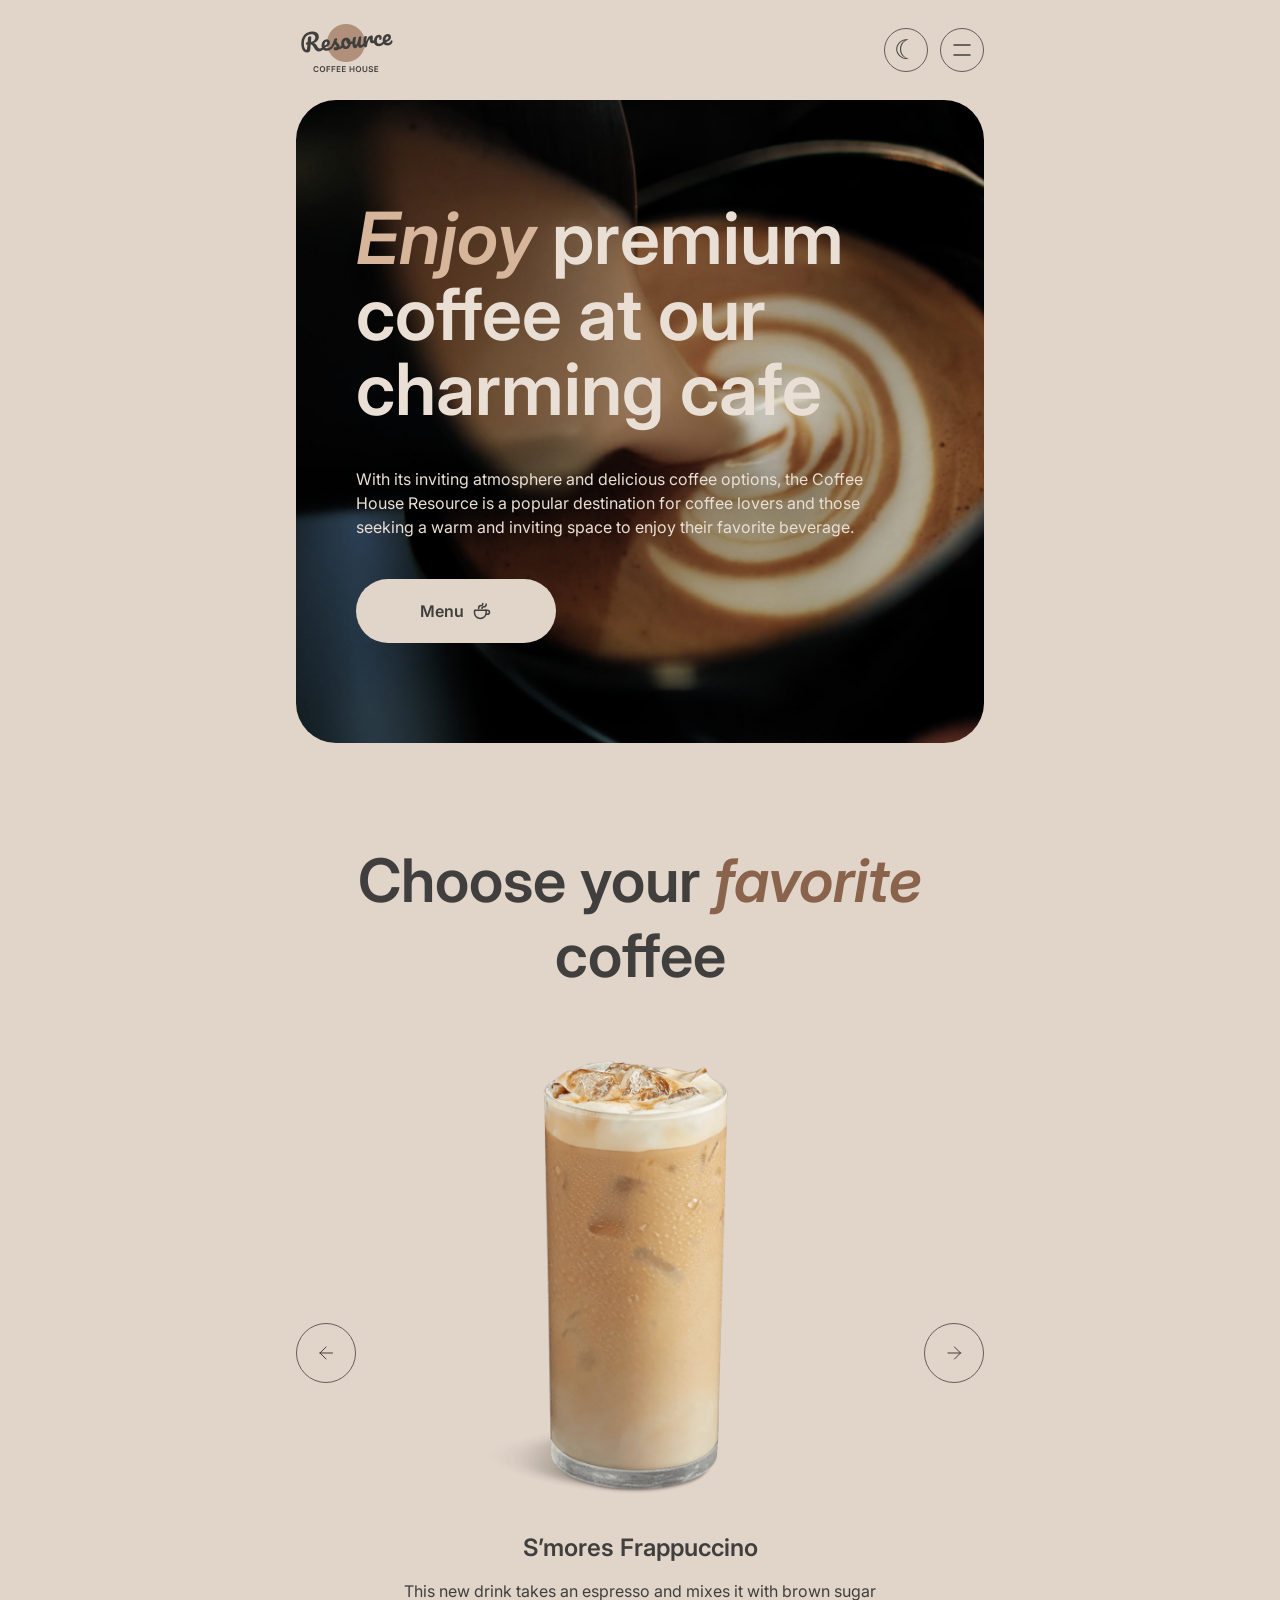
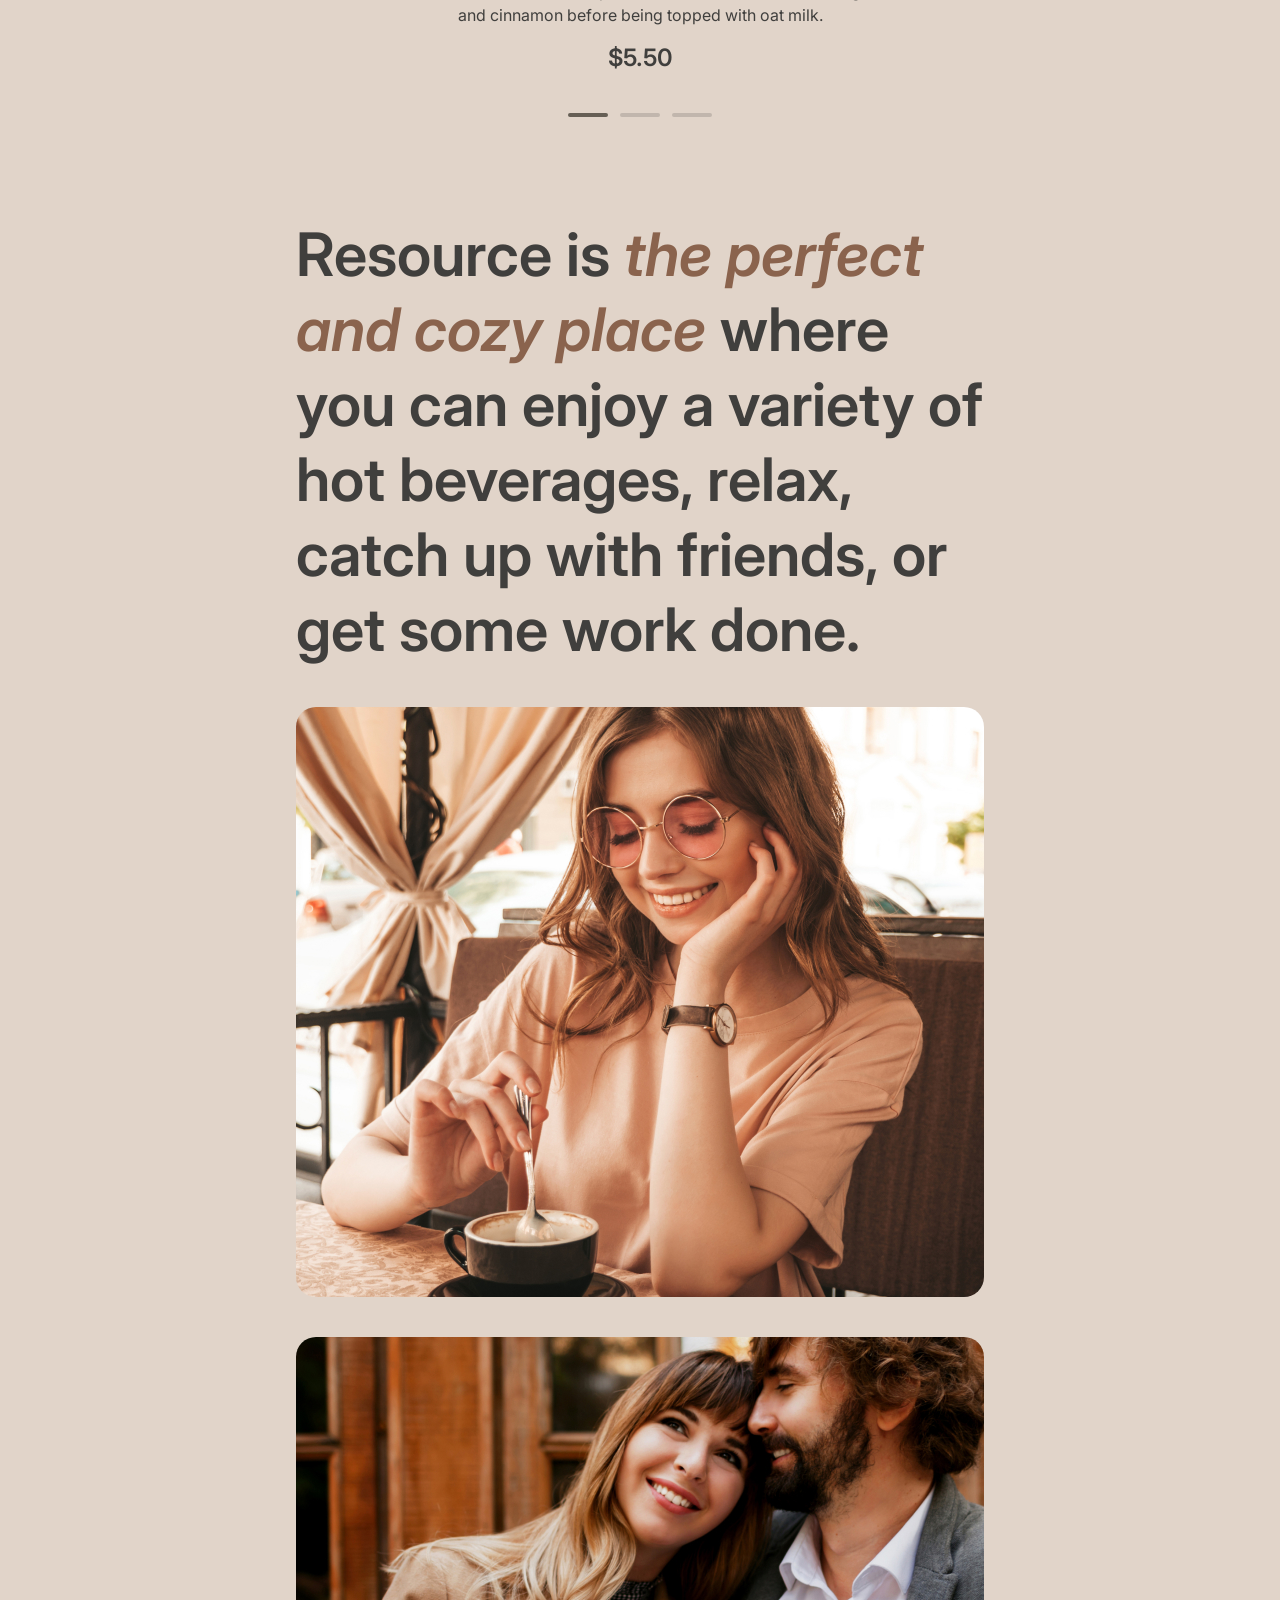
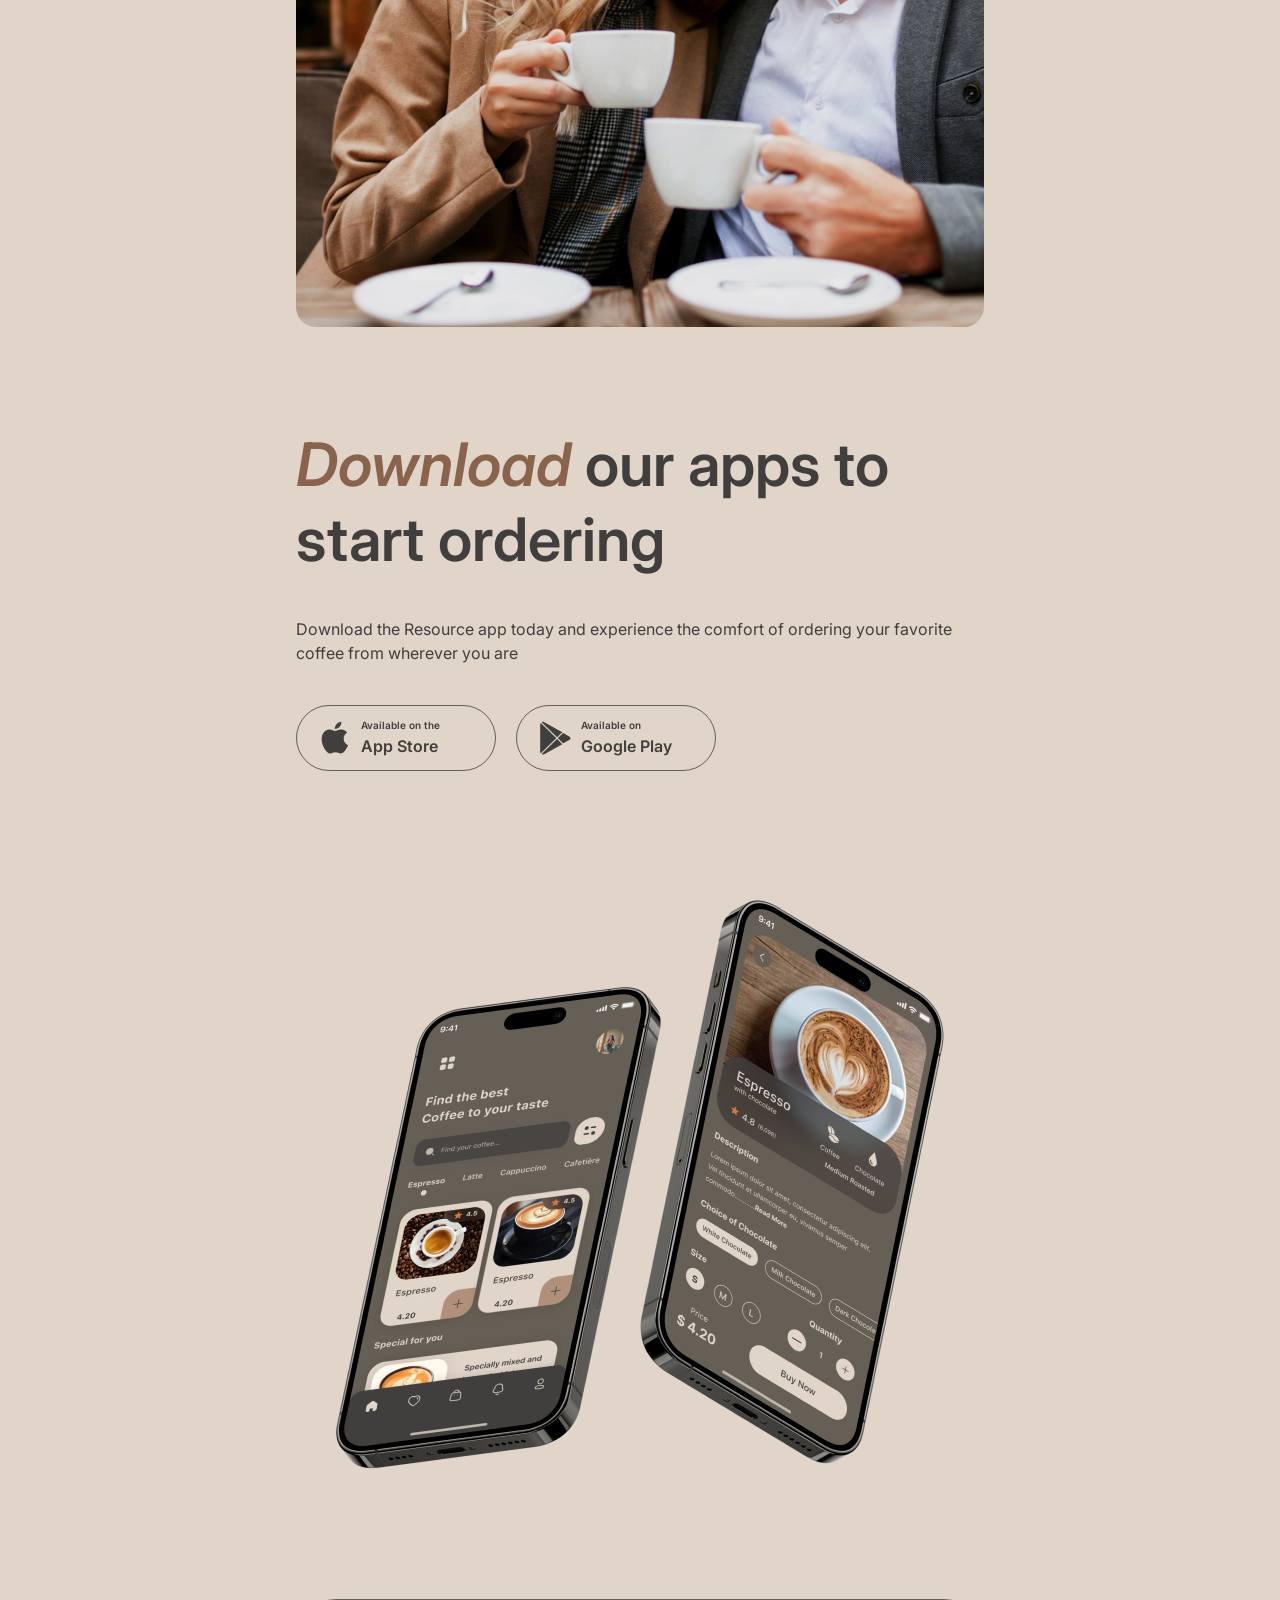
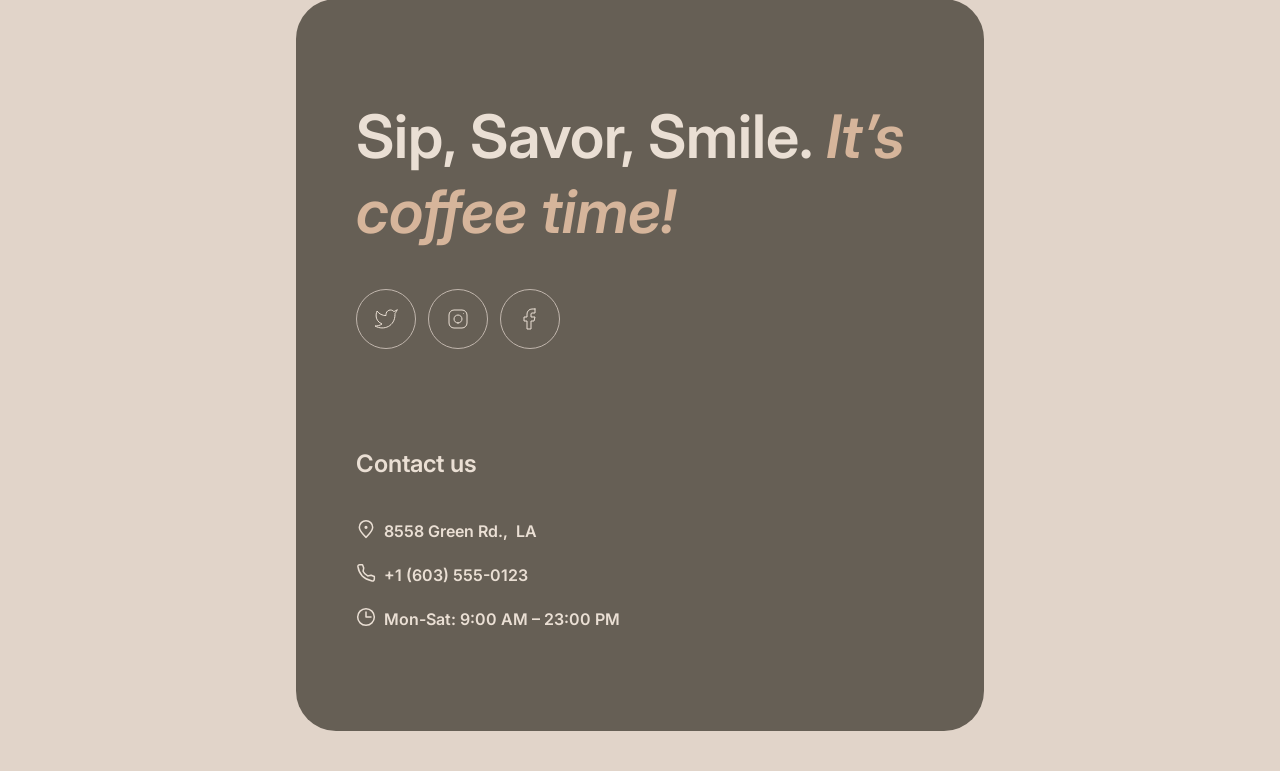
==== commit 8c7cc257: "feat: add persistent light and dark theme switcher" ====
--- a/coffee-house/index.html
+++ b/coffee-house/index.html
@@ -1,323 +1,577 @@
-<!DOCTYPE html>
+<!doctype html>
 <html lang="en">
-
-<head>
-    <meta charset="UTF-8">
-    <meta name="viewport" content="width=device-width, initial-scale=1.0">
-    <title>Coffee House</title>
-    <link rel="stylesheet" href="style.css">
-    <link rel="shortcut icon" href="img/icon-coffee.ico" type="image/x-icon">
-    <link rel="preconnect" href="https://fonts.googleapis.com">
-    <link rel="preconnect" href="https://fonts.gstatic.com" crossorigin>
-    <link href="https://fonts.googleapis.com/css2?family=Inter:wght@100;200;300;400;500;600;700;800;900&display=swap"
-        rel="stylesheet">
-</head>
-
-<body>
-    <header class="header">
-        <div class="container">
-            <div class="header-menu">
-                <a class="header-menu-img" href="index.html"><img src="img/logo.png" alt="logo"></a>
-
-                <nav class="nav">
-                    <ul class="nav-list">
-                        <li><a class="nav-list-link" href="#Favorite-coffee">Favorite coffee</a></li>
-                        <li><a class="nav-list-link" href="#About">About</a></li>
-                        <li><a class="nav-list-link" href="#Mobile-app">Mobile app</a></li>
-                        <li><a class="nav-list-link" href="#Contact-us">Contact us</a></li>
-                    </ul>
-                </nav>
-
-                <a class="coffee-menu-link disabled" href="menu.html">
-                    <p>Menu</p>
-                    <svg xmlns="http://www.w3.org/2000/svg" width="20" height="20" viewBox="0 0 20 20" fill="none">
-                        <path
-                            d="M14.167 9.76667V11.6667C14.167 14.8883 11.5553 17.5 8.33366 17.5C5.112 17.5 2.50033 14.8883 2.50033 11.6667V9.76667C2.50033 9.4353 2.76896 9.16667 3.10033 9.16667H13.567C13.8984 9.16667 14.167 9.4353 14.167 9.76667Z"
-                            stroke="#403F3D" stroke-width="1.5" stroke-linecap="round" stroke-linejoin="round" />
-                        <path
-                            d="M10.0003 7.50008C10.0003 6.66675 10.5956 5.83341 11.786 5.83341V5.83341C13.101 5.83341 14.167 4.76743 14.167 3.45246V2.91675"
-                            stroke="#403F3D" stroke-width="1.5" stroke-linecap="round" stroke-linejoin="round" />
-                        <path
-                            d="M6.66634 7.5V7.08333C6.66634 5.70262 7.78563 4.58333 9.16634 4.58333V4.58333C10.0868 4.58333 10.833 3.83714 10.833 2.91667V2.5"
-                            stroke="#403F3D" stroke-width="1.5" stroke-linecap="round" stroke-linejoin="round" />
-                        <path
-                            d="M13.333 9.16675H15.4163C16.5669 9.16675 17.4997 10.0995 17.4997 11.2501C17.4997 12.4007 16.5669 13.3334 15.4163 13.3334H14.1663"
-                            stroke="#403F3D" stroke-width="1.5" stroke-linecap="round" stroke-linejoin="round" />
-                    </svg>
-                </a>
-
-                <a href="" class="coffee-burger-menu">
-                    <svg xmlns="http://www.w3.org/2000/svg" width="18" height="2" viewBox="0 0 18 2" fill="none">
-                        <path d="M1 1H17" stroke="#403F3D" stroke-width="1.5" stroke-linecap="round"
-                            stroke-linejoin="round" />
-                    </svg>
-                    <svg xmlns="http://www.w3.org/2000/svg" width="18" height="2" viewBox="0 0 18 2" fill="none">
-                        <path d="M1 1H17" stroke="#403F3D" stroke-width="1.5" stroke-linecap="round"
-                            stroke-linejoin="round" />
-                    </svg>
-                </a>
-            </div>
-
-            <div class="header-img">
-                <div class="header-img-content">
-                    <h1 class="header-img-title"><span class="header-img-title-span">Enjoy</span> premium coffee at our
-                        charming cafe</h1>
-                    <p class="header-img-text">With its inviting atmosphere and delicious coffee options, the Coffee
-                        House Resource is
-                        a popular
-                        destination for coffee lovers and those seeking a warm and inviting space to enjoy their
-                        favorite beverage.</p>
-                    <a class="header-img-button" href="menu.html">
-                        Menu
-                        <svg class="header-img-button-svg" xmlns="http://www.w3.org/2000/svg" width="20" height="20"
-                            viewBox="0 0 20 20" fill="none">
+    <head>
+        <meta charset="UTF-8" />
+        <meta name="viewport" content="width=device-width, initial-scale=1.0" />
+        <title>Coffee House</title>
+        <script src="theme.js"></script>
+        <link rel="stylesheet" href="style.css" />
+        <link rel="stylesheet" href="theme.css" />
+        <link rel="shortcut icon" href="img/icon-coffee.ico" type="image/x-icon" />
+        <link rel="preconnect" href="https://fonts.googleapis.com" />
+        <link rel="preconnect" href="https://fonts.gstatic.com" crossorigin />
+        <link
+            href="https://fonts.googleapis.com/css2?family=Inter:wght@100;200;300;400;500;600;700;800;900&display=swap"
+            rel="stylesheet"
+        />
+    </head>
+
+    <body>
+        <header class="header">
+            <div class="container">
+                <div class="header-menu">
+                    <a class="header-menu-img" href="index.html"
+                        ><img src="img/logo.png" alt="Resource Coffee House"
+                    /></a>
+
+                    <nav class="nav">
+                        <ul class="nav-list">
+                            <li>
+                                <a class="nav-list-link" href="#Favorite-coffee">Favorite coffee</a>
+                            </li>
+                            <li><a class="nav-list-link" href="#About">About</a></li>
+                            <li><a class="nav-list-link" href="#Mobile-app">Mobile app</a></li>
+                            <li><a class="nav-list-link" href="#Contact-us">Contact us</a></li>
+                        </ul>
+                    </nav>
+
+                    <a class="coffee-menu-link" href="menu.html">
+                        <p>Menu</p>
+                        <svg
+                            xmlns="http://www.w3.org/2000/svg"
+                            width="20"
+                            height="20"
+                            viewBox="0 0 20 20"
+                            fill="none"
+                        >
                             <path
                                 d="M14.167 9.76667V11.6667C14.167 14.8883 11.5553 17.5 8.33366 17.5C5.112 17.5 2.50033 14.8883 2.50033 11.6667V9.76667C2.50033 9.4353 2.76896 9.16667 3.10033 9.16667H13.567C13.8984 9.16667 14.167 9.4353 14.167 9.76667Z"
-                                stroke="#403F3D" stroke-width="1.5" stroke-linecap="round" stroke-linejoin="round" />
+                                stroke="#403F3D"
+                                stroke-width="1.5"
+                                stroke-linecap="round"
+                                stroke-linejoin="round"
+                            />
                             <path
                                 d="M10.0003 7.50008C10.0003 6.66675 10.5956 5.83341 11.786 5.83341V5.83341C13.101 5.83341 14.167 4.76743 14.167 3.45246V2.91675"
-                                stroke="#403F3D" stroke-width="1.5" stroke-linecap="round" stroke-linejoin="round" />
+                                stroke="#403F3D"
+                                stroke-width="1.5"
+                                stroke-linecap="round"
+                                stroke-linejoin="round"
+                            />
                             <path
                                 d="M6.66634 7.5V7.08333C6.66634 5.70262 7.78563 4.58333 9.16634 4.58333V4.58333C10.0868 4.58333 10.833 3.83714 10.833 2.91667V2.5"
-                                stroke="#403F3D" stroke-width="1.5" stroke-linecap="round" stroke-linejoin="round" />
+                                stroke="#403F3D"
+                                stroke-width="1.5"
+                                stroke-linecap="round"
+                                stroke-linejoin="round"
+                            />
                             <path
                                 d="M13.333 9.16675H15.4163C16.5669 9.16675 17.4997 10.0995 17.4997 11.2501C17.4997 12.4007 16.5669 13.3334 15.4163 13.3334H14.1663"
-                                stroke="#403F3D" stroke-width="1.5" stroke-linecap="round" stroke-linejoin="round" />
+                                stroke="#403F3D"
+                                stroke-width="1.5"
+                                stroke-linecap="round"
+                                stroke-linejoin="round"
+                            />
+                        </svg>
+                    </a>
+
+                    <button
+                        class="theme-toggle"
+                        type="button"
+                        aria-label="Switch to dark theme"
+                        aria-pressed="false"
+                    ></button>
+
+                    <a href="" class="coffee-burger-menu">
+                        <svg
+                            xmlns="http://www.w3.org/2000/svg"
+                            width="18"
+                            height="2"
+                            viewBox="0 0 18 2"
+                            fill="none"
+                        >
+                            <path
+                                d="M1 1H17"
+                                stroke="#403F3D"
+                                stroke-width="1.5"
+                                stroke-linecap="round"
+                                stroke-linejoin="round"
+                            />
+                        </svg>
+                        <svg
+                            xmlns="http://www.w3.org/2000/svg"
+                            width="18"
+                            height="2"
+                            viewBox="0 0 18 2"
+                            fill="none"
+                        >
+                            <path
+                                d="M1 1H17"
+                                stroke="#403F3D"
+                                stroke-width="1.5"
+                                stroke-linecap="round"
+                                stroke-linejoin="round"
+                            />
                         </svg>
                     </a>
                 </div>
             </div>
-        </div>
-    </header>
-
-    <main class="main">
-        <div class="container ">
-            <section class="Favourites-Coffee" id="Favorite-coffee">
-                <h2 class="Favourites-Coffee-title">Choose your <span
-                        class="Favourites-Coffee-title-span">favorite</span>
-                    coffee</h2>
-
-                <div class="slider">
-                    <div class="Favourites-Coffee-svg-left disabled">
-                        <svg xmlns="http://www.w3.org/2000/svg" width="24" height="24" viewBox="0 0 24 24" fill="none">
-                            <path d="M18.5 12H6M6 12L12 6M6 12L12 18" stroke="#403F3D" stroke-linecap="round"
-                                stroke-linejoin="round" />
-                        </svg>
-                    </div>
-
-                    <div class="row-slider">
-                        <div class="Favourites-Coffee-content">
-                            <img class="Favourites-Coffee-content-img" src="img/coffee-slider-1.png" alt="" width="480"
-                                height="480">
-                            <div class="Favourites-Coffee-container">
-                                <h3 class="Favourites-Coffee-content-title">S’mores Frappuccino</h3>
-                                <p class="Favourites-Coffee-content-text">This new drink takes an espresso and mixes it
-                                    with
-                                    brown
-                                    sugar and cinnamon before being
-                                    topped
-                                    with oat milk.</p>
-                                <h3 class="Favourites-Coffee-content-title">$5.50</h3>
-                            </div>
-                        </div>
-                    </div>
-
-                    <div class="Favourites-Coffee-svg-right disabled">
-                        <svg xmlns="http://www.w3.org/2000/svg" width="24" height="24" viewBox="0 0 24 24" fill="none">
-                            <path d="M6 12H18.5M18.5 12L12.5 6M18.5 12L12.5 18" stroke="#403F3D" stroke-linecap="round"
-                                stroke-linejoin="round" />
-                        </svg>
-                    </div>
-                </div>
-
-                <div class="Favourites-Coffee-radio-container">
-                    <div class="Favourites-Coffee-radio"></div>
-                    <div class="Favourites-Coffee-radio Favourites-Coffee-radio2"></div>
-                    <div class="Favourites-Coffee-radio Favourites-Coffee-radio2"></div>
-                </div>
-            </section>
-
-            <section class="About" id="About">
-                <h2 class="About-title">Resource is <span class="About-title-span">the perfect and cozy place</span>
-                    where you can enjoy a
-                    variety of hot
-                    beverages,
-                    relax, catch
-                    up with friends, or get some work done.</h2>
-                <div class="About-container-img">
-                    <div class="About-container-img1">
-                        <div class="About-img-content1 disabled">
-                            <img class="About-img1" src="img/about-1.jpg" alt="">
-                        </div>
-                        <div class="About-img-content2">
-                            <img class="About-img2" src="img/about-2.jpg" alt="">
-                        </div>
-                    </div>
-                    <div class="About-container-img2">
-                        <div class="About-img-content2">
-                            <img class="About-img3" src="img/about-3.jpg" alt="">
-                        </div>
-                        <div class="About-img-content1 disabled">
-                            <img class="About-img4" src="img/about-4.jpg" alt="">
-                        </div>
-                    </div>
-                </div>
-            </section>
-
-            <section class="Mobile-App" id="Mobile-app">
-                <div class="Mobile-App-content">
-                    <h2 class="Mobile-App-title"><span class="Mobile-App-title-span">Download</span> our apps to start
-                        ordering</h2>
-                    <p class="Mobile-App-text">Download the Resource app today and experience the comfort of ordering
-                        your favorite coffee from
-                        wherever you are</p>
-                    <div class="Mobile-App-link-container">
-                        <a class="Mobile-App-link disabled" href="">
-                            <svg xmlns="http://www.w3.org/2000/svg" width="36" height="36" viewBox="0 0 36 36"
-                                fill="none">
+        </header>
+
+        <main class="main">
+            <div class="container main-container">
+                <section class="hero-img">
+                    <div class="hero-img-content">
+                        <h1 class="hero-img-title">
+                            <span class="hero-img-title-span">Enjoy</span> premium coffee at our
+                            charming cafe
+                        </h1>
+                        <p class="hero-img-text">
+                            With its inviting atmosphere and delicious coffee options, the Coffee
+                            House Resource is a popular destination for coffee lovers and those
+                            seeking a warm and inviting space to enjoy their favorite beverage.
+                        </p>
+                        <a class="hero-img-button" href="menu.html">
+                            Menu
+                            <svg
+                                class="hero-img-button-svg"
+                                xmlns="http://www.w3.org/2000/svg"
+                                width="20"
+                                height="20"
+                                viewBox="0 0 20 20"
+                                fill="none"
+                            >
                                 <path
-                                    d="M26.7073 18.6307C26.6704 14.6324 30.065 12.6872 30.2203 12.5966C28.2977 9.86366 25.3178 9.49026 24.2707 9.46048C21.7679 9.20369 19.3403 10.9206 18.0654 10.9206C16.765 10.9206 14.8017 9.48529 12.6858 9.52747C9.96293 9.56841 7.41566 11.1055 6.0186 13.4923C3.13542 18.359 5.28572 25.5108 8.04802 29.4446C9.42981 31.3712 11.0444 33.5223 13.1578 33.4466C15.2254 33.3635 15.9978 32.1614 18.4929 32.1614C20.9651 32.1614 21.6903 33.4466 23.8457 33.3983C26.0647 33.3635 27.4618 31.463 28.7952 29.519C30.392 27.3108 31.0333 25.1362 31.0588 25.0245C31.0066 25.0071 26.7493 23.4229 26.7073 18.6307Z"
-                                    fill="#403F3D" />
+                                    d="M14.167 9.76667V11.6667C14.167 14.8883 11.5553 17.5 8.33366 17.5C5.112 17.5 2.50033 14.8883 2.50033 11.6667V9.76667C2.50033 9.4353 2.76896 9.16667 3.10033 9.16667H13.567C13.8984 9.16667 14.167 9.4353 14.167 9.76667Z"
+                                    stroke="#403F3D"
+                                    stroke-width="1.5"
+                                    stroke-linecap="round"
+                                    stroke-linejoin="round"
+                                />
                                 <path
-                                    d="M22.6357 6.87268C23.7477 5.51675 24.5086 3.67205 24.2974 1.80005C22.6879 1.86952 20.675 2.88554 19.5159 4.21169C18.4903 5.38029 17.5742 7.29571 17.8109 9.097C19.6189 9.2285 21.4753 8.20752 22.6357 6.87268Z"
-                                    fill="#403F3D" />
+                                    d="M10.0003 7.50008C10.0003 6.66675 10.5956 5.83341 11.786 5.83341V5.83341C13.101 5.83341 14.167 4.76743 14.167 3.45246V2.91675"
+                                    stroke="#403F3D"
+                                    stroke-width="1.5"
+                                    stroke-linecap="round"
+                                    stroke-linejoin="round"
+                                />
+                                <path
+                                    d="M6.66634 7.5V7.08333C6.66634 5.70262 7.78563 4.58333 9.16634 4.58333V4.58333C10.0868 4.58333 10.833 3.83714 10.833 2.91667V2.5"
+                                    stroke="#403F3D"
+                                    stroke-width="1.5"
+                                    stroke-linecap="round"
+                                    stroke-linejoin="round"
+                                />
+                                <path
+                                    d="M13.333 9.16675H15.4163C16.5669 9.16675 17.4997 10.0995 17.4997 11.2501C17.4997 12.4007 16.5669 13.3334 15.4163 13.3334H14.1663"
+                                    stroke="#403F3D"
+                                    stroke-width="1.5"
+                                    stroke-linecap="round"
+                                    stroke-linejoin="round"
+                                />
                             </svg>
-                            <div class="Mobile-App-link-content">
-                                <p class="Mobile-App-link-text">Available on the</p>
-                                <p class="Mobile-App-link-text2">App Store</p>
-                            </div>
                         </a>
-                        <a class="Mobile-App-link disabled" href="">
-                            <svg xmlns="http://www.w3.org/2000/svg" width="36" height="36" viewBox="0 0 36 36"
-                                fill="none">
+                    </div>
+                </section>
+
+                <section class="Favourites-Coffee" id="Favorite-coffee">
+                    <h2 class="Favourites-Coffee-title">
+                        Choose your
+                        <span class="Favourites-Coffee-title-span">favorite</span> coffee
+                    </h2>
+
+                    <div class="slider">
+                        <div class="Favourites-Coffee-svg-left">
+                            <svg
+                                xmlns="http://www.w3.org/2000/svg"
+                                width="24"
+                                height="24"
+                                viewBox="0 0 24 24"
+                                fill="none"
+                            >
                                 <path
-                                    d="M3.7558 3.20297C3.39335 3.57289 3.18359 4.14884 3.18359 4.89471V31.4994C3.18359 32.2453 3.39335 32.8212 3.7558 33.1911L3.84525 33.2723L19.1359 18.37V18.0181L3.84525 3.11575L3.7558 3.20297Z"
-                                    fill="#403F3D" />
+                                    d="M18.5 12H6M6 12L12 6M6 12L12 18"
+                                    stroke="#403F3D"
+                                    stroke-linecap="round"
+                                    stroke-linejoin="round"
+                                />
+                            </svg>
+                        </div>
+
+                        <div class="row-slider">
+                            <div class="Favourites-Coffee-content">
+                                <div class="Favourites-Coffee-img-container">
+                                    <img
+                                        class="Favourites-Coffee-content-img"
+                                        src="img/coffee-slider-1.png"
+                                        alt="S’mores Frappuccino"
+                                        width="480"
+                                        height="480"
+                                    />
+                                </div>
+
+                                <div class="Favourites-Coffee-container">
+                                    <h3 class="Favourites-Coffee-content-title">
+                                        S’mores Frappuccino
+                                    </h3>
+                                    <p class="Favourites-Coffee-content-text">
+                                        This new drink takes an espresso and mixes it with brown
+                                        sugar and cinnamon before being topped with oat milk.
+                                    </p>
+                                    <p class="Favourites-Coffee-content-title">$5.50</p>
+                                </div>
+                            </div>
+
+                            <div class="Favourites-Coffee-content Favourites-Coffee-content-none">
+                                <div class="Favourites-Coffee-img-container">
+                                    <img
+                                        class="Favourites-Coffee-content-img"
+                                        src="img/coffee-slider-2.png"
+                                        alt="Caramel Macchiato"
+                                        width="480"
+                                        height="480"
+                                    />
+                                </div>
+
+                                <div class="Favourites-Coffee-container">
+                                    <h3 class="Favourites-Coffee-content-title">
+                                        Caramel Macchiato
+                                    </h3>
+                                    <p class="Favourites-Coffee-content-text">
+                                        Fragrant and unique classic espresso with rich
+                                        caramel-peanut syrup, with cream under whipped thick foam.
+                                    </p>
+                                    <p class="Favourites-Coffee-content-title">$5.00</p>
+                                </div>
+                            </div>
+
+                            <div class="Favourites-Coffee-content Favourites-Coffee-content-none">
+                                <div class="Favourites-Coffee-img-container">
+                                    <img
+                                        class="Favourites-Coffee-content-img"
+                                        src="img/coffee-slider-3.png"
+                                        alt="Ice coffee"
+                                        width="480"
+                                        height="480"
+                                    />
+                                </div>
+
+                                <div class="Favourites-Coffee-container">
+                                    <h3 class="Favourites-Coffee-content-title">Ice coffee</h3>
+                                    <p class="Favourites-Coffee-content-text">
+                                        A popular summer drink that tones and invigorates. Prepared
+                                        from coffee, milk and ice.
+                                    </p>
+                                    <p class="Favourites-Coffee-content-title">$4.50</p>
+                                </div>
+                            </div>
+                        </div>
+
+                        <div class="Favourites-Coffee-svg-right">
+                            <svg
+                                xmlns="http://www.w3.org/2000/svg"
+                                width="24"
+                                height="24"
+                                viewBox="0 0 24 24"
+                                fill="none"
+                            >
                                 <path
-                                    d="M26.0776 23.34L20.9863 18.37V18.0181L26.0837 13.0482L26.1979 13.1128L32.2345 16.4617C33.9573 17.4121 33.9573 18.976 32.2345 19.9324L26.1979 23.2753L26.0776 23.34Z"
-                                    fill="#403F3D" />
-                                <path
-                                    d="M25.2733 24.2007L20.0617 19.1195L4.68164 34.1166C5.25384 34.7031 6.18695 34.7737 7.24807 34.1873L25.2733 24.2007Z"
-                                    fill="#403F3D" />
-                                <path
-                                    d="M25.2733 12.1876L7.24807 2.20103C6.18695 1.62058 5.25384 1.69125 4.68164 2.27772L20.0617 17.2688L25.2733 12.1876Z"
-                                    fill="#403F3D" />
+                                    d="M6 12H18.5M18.5 12L12.5 6M18.5 12L12.5 18"
+                                    stroke="#403F3D"
+                                    stroke-linecap="round"
+                                    stroke-linejoin="round"
+                                />
                             </svg>
-                            <div class="Mobile-App-link-content">
-                                <p class="Mobile-App-link-text">Available on</p>
-                                <p class="Mobile-App-link-text2">Google Play</p>
-                            </div>
-                        </a>
-                    </div>
-                </div>
-                <img class="Mobile-App-img" src="img/mobile-screens.png" alt="">
-            </section>
-        </div>
-    </main>
-
-    <footer class="footer">
-        <div class="container">
-            <div class="footer-content">
-                <div class="footer-socials">
-                    <h2 class="footer-socials-title">Sip, Savor, Smile. <span class="footer-socials-title-span">It’s
-                            coffee
-                            time!</span></h2>
-
-                    <div class="footer-socials-content">
-                        <div class="footer-socials-svg disabled">
-                            <svg xmlns="http://www.w3.org/2000/svg" width="24" height="24" viewBox="0 0 24 24"
-                                fill="none">
-                                <path
-                                    d="M23 3.01006C23 3.01006 20.9821 4.20217 19.86 4.54006C19.2577 3.84757 18.4573 3.35675 17.567 3.13398C16.6767 2.91122 15.7395 2.96725 14.8821 3.29451C14.0247 3.62177 13.2884 4.20446 12.773 4.96377C12.2575 5.72309 11.9877 6.62239 12 7.54006V8.54006C10.2426 8.58562 8.50127 8.19587 6.93101 7.4055C5.36074 6.61513 4.01032 5.44869 3 4.01006C3 4.01006 -1 13.0101 8 17.0101C5.94053 18.408 3.48716 19.109 1 19.0101C10 24.0101 21 19.0101 21 7.51006C20.9991 7.23151 20.9723 6.95365 20.92 6.68006C21.9406 5.67355 23 3.01006 23 3.01006Z"
-                                    stroke="#E1D4C9" stroke-linecap="round" stroke-linejoin="round" />
-                            </svg>
-                        </div>
-
-                        <div class="footer-socials-svg disabled">
-                            <svg xmlns="http://www.w3.org/2000/svg" width="24" height="24" viewBox="0 0 24 24"
-                                fill="none">
-                                <path
-                                    d="M12 16C14.2091 16 16 14.2091 16 12C16 9.79086 14.2091 8 12 8C9.79086 8 8 9.79086 8 12C8 14.2091 9.79086 16 12 16Z"
-                                    stroke="#E1D4C9" stroke-linecap="round" stroke-linejoin="round" />
-                                <path
-                                    d="M3 16V8C3 5.23858 5.23858 3 8 3H16C18.7614 3 21 5.23858 21 8V16C21 18.7614 18.7614 21 16 21H8C5.23858 21 3 18.7614 3 16Z"
-                                    stroke="#E1D4C9" />
-                                <path d="M17.5 6.51L17.51 6.49889" stroke="#E1D4C9" stroke-linecap="round"
-                                    stroke-linejoin="round" />
-                            </svg>
-                        </div>
-
-                        <div class="footer-socials-svg disabled">
-                            <svg xmlns="http://www.w3.org/2000/svg" width="24" height="24" viewBox="0 0 24 24"
-                                fill="none">
-                                <path
-                                    d="M17 2H14C12.6739 2 11.4021 2.52678 10.4645 3.46447C9.52678 4.40215 9 5.67392 9 7V10H6V14H9V22H13V14H16L17 10H13V7C13 6.73478 13.1054 6.48043 13.2929 6.29289C13.4804 6.10536 13.7348 6 14 6H17V2Z"
-                                    stroke="#E1D4C9" stroke-linecap="round" stroke-linejoin="round" />
-                            </svg>
-                        </div>
-                    </div>
-
-                </div>
-
-                <div class="footer-contacts" id="Contact-us">
-                    <h3 class="footer-contacts-title">Contact us</h3>
-
-                    <nav class="footer-contacts-nav">
-                        <ul class="footer-contacts-nav-list">
-                            <li class="footer-contacts-nav-list-item">
-                                <a class="footer-contacts-nav-list-link disabled"
-                                    href="https://maps.app.goo.gl/BFyA15vKBctCJSpC6" target="_blank">
-                                    <svg class="footer-contacts-nav-svg" xmlns="http://www.w3.org/2000/svg" width="20"
-                                        height="20" viewBox="0 0 20 20" fill="none">
-                                        <path
-                                            d="M16.6663 8.33329C16.6663 12.0152 9.99967 18.3333 9.99967 18.3333C9.99967 18.3333 3.33301 12.0152 3.33301 8.33329C3.33301 4.65139 6.31778 1.66663 9.99967 1.66663C13.6816 1.66663 16.6663 4.65139 16.6663 8.33329Z"
-                                            stroke="#E1D4C9" stroke-width="1.5" />
-                                        <path
-                                            d="M10.0003 9.16667C10.4606 9.16667 10.8337 8.79357 10.8337 8.33333C10.8337 7.8731 10.4606 7.5 10.0003 7.5C9.54009 7.5 9.16699 7.8731 9.16699 8.33333C9.16699 8.79357 9.54009 9.16667 10.0003 9.16667Z"
-                                            fill="#E1D4C9" stroke="#E1D4C9" stroke-width="1.5" stroke-linecap="round"
-                                            stroke-linejoin="round" />
+                        </div>
+                    </div>
+
+                    <div class="Favourites-Coffee-radio-container">
+                        <div class="Favourites-Coffee-radio"></div>
+                        <div class="Favourites-Coffee-radio Favourites-Coffee-radio2"></div>
+                        <div class="Favourites-Coffee-radio Favourites-Coffee-radio2"></div>
+                    </div>
+                </section>
+
+                <section class="About" id="About">
+                    <h2 class="About-title">
+                        Resource is
+                        <span class="About-title-span">the perfect and cozy place</span> where you
+                        can enjoy a variety of hot beverages, relax, catch up with friends, or get
+                        some work done.
+                    </h2>
+                    <div class="About-container-img">
+                        <div class="About-container-img1">
+                            <div class="About-img-content1">
+                                <img
+                                    class="About-img1"
+                                    src="img/about-1.jpg"
+                                    alt="Woman smiling over a cup of coffee"
+                                />
+                            </div>
+                            <div class="About-img-content2">
+                                <img
+                                    class="About-img2"
+                                    src="img/about-2.jpg"
+                                    alt="Cup of coffee on a table under warm lights"
+                                />
+                            </div>
+                        </div>
+                        <div class="About-container-img2">
+                            <div class="About-img-content2">
+                                <img
+                                    class="About-img3"
+                                    src="img/about-3.jpg"
+                                    alt="Man holding a cup of coffee while working on a laptop"
+                                />
+                            </div>
+                            <div class="About-img-content1">
+                                <img class="About-img4" src="img/about-4.jpg" alt="Couple enjoying coffee together" />
+                            </div>
+                        </div>
+                    </div>
+                </section>
+
+                <section class="Mobile-App" id="Mobile-app">
+                    <div class="Mobile-App-content">
+                        <h2 class="Mobile-App-title">
+                            <span class="Mobile-App-title-span">Download</span> our apps to start
+                            ordering
+                        </h2>
+                        <p class="Mobile-App-text">
+                            Download the Resource app today and experience the comfort of ordering
+                            your favorite coffee from wherever you are
+                        </p>
+                        <div class="Mobile-App-link-container">
+                            <a class="Mobile-App-link" href="https://apps.apple.com/" target="_blank" rel="noopener noreferrer">
+                                <svg
+                                    xmlns="http://www.w3.org/2000/svg"
+                                    width="36"
+                                    height="36"
+                                    viewBox="0 0 36 36"
+                                    fill="none"
+                                >
+                                    <path
+                                        d="M26.7073 18.6307C26.6704 14.6324 30.065 12.6872 30.2203 12.5966C28.2977 9.86366 25.3178 9.49026 24.2707 9.46048C21.7679 9.20369 19.3403 10.9206 18.0654 10.9206C16.765 10.9206 14.8017 9.48529 12.6858 9.52747C9.96293 9.56841 7.41566 11.1055 6.0186 13.4923C3.13542 18.359 5.28572 25.5108 8.04802 29.4446C9.42981 31.3712 11.0444 33.5223 13.1578 33.4466C15.2254 33.3635 15.9978 32.1614 18.4929 32.1614C20.9651 32.1614 21.6903 33.4466 23.8457 33.3983C26.0647 33.3635 27.4618 31.463 28.7952 29.519C30.392 27.3108 31.0333 25.1362 31.0588 25.0245C31.0066 25.0071 26.7493 23.4229 26.7073 18.6307Z"
+                                        fill="#403F3D"
+                                    />
+                                    <path
+                                        d="M22.6357 6.87268C23.7477 5.51675 24.5086 3.67205 24.2974 1.80005C22.6879 1.86952 20.675 2.88554 19.5159 4.21169C18.4903 5.38029 17.5742 7.29571 17.8109 9.097C19.6189 9.2285 21.4753 8.20752 22.6357 6.87268Z"
+                                        fill="#403F3D"
+                                    />
+                                </svg>
+                                <div class="Mobile-App-link-content">
+                                    <p class="Mobile-App-link-text">Available on the</p>
+                                    <p class="Mobile-App-link-text2">App Store</p>
+                                </div>
+                            </a>
+                            <a class="Mobile-App-link" href="https://play.google.com/store/apps" target="_blank" rel="noopener noreferrer">
+                                <svg
+                                    xmlns="http://www.w3.org/2000/svg"
+                                    width="36"
+                                    height="36"
+                                    viewBox="0 0 36 36"
+                                    fill="none"
+                                >
+                                    <path
+                                        d="M3.7558 3.20297C3.39335 3.57289 3.18359 4.14884 3.18359 4.89471V31.4994C3.18359 32.2453 3.39335 32.8212 3.7558 33.1911L3.84525 33.2723L19.1359 18.37V18.0181L3.84525 3.11575L3.7558 3.20297Z"
+                                        fill="#403F3D"
+                                    />
+                                    <path
+                                        d="M26.0776 23.34L20.9863 18.37V18.0181L26.0837 13.0482L26.1979 13.1128L32.2345 16.4617C33.9573 17.4121 33.9573 18.976 32.2345 19.9324L26.1979 23.2753L26.0776 23.34Z"
+                                        fill="#403F3D"
+                                    />
+                                    <path
+                                        d="M25.2733 24.2007L20.0617 19.1195L4.68164 34.1166C5.25384 34.7031 6.18695 34.7737 7.24807 34.1873L25.2733 24.2007Z"
+                                        fill="#403F3D"
+                                    />
+                                    <path
+                                        d="M25.2733 12.1876L7.24807 2.20103C6.18695 1.62058 5.25384 1.69125 4.68164 2.27772L20.0617 17.2688L25.2733 12.1876Z"
+                                        fill="#403F3D"
+                                    />
+                                </svg>
+                                <div class="Mobile-App-link-content">
+                                    <p class="Mobile-App-link-text">Available on</p>
+                                    <p class="Mobile-App-link-text2">Google Play</p>
+                                </div>
+                            </a>
+                        </div>
+                    </div>
+                    <img class="Mobile-App-img" src="img/mobile-screens.png" alt="Two screens of the Resource Coffee House mobile app" />
+                </section>
+            </div>
+        </main>
+
+        <footer class="footer">
+            <div class="container">
+                <div class="footer-content">
+                    <div class="footer-socials">
+                        <h2 class="footer-socials-title">
+                            Sip, Savor, Smile.
+                            <span class="footer-socials-title-span">It’s coffee time!</span>
+                        </h2>
+
+                        <div class="footer-socials-content">
+                            <a class="footer-socials-svg" href="https://x.com/" target="_blank" rel="noopener noreferrer">
+                                <svg
+                                    xmlns="http://www.w3.org/2000/svg"
+                                    width="24"
+                                    height="24"
+                                    viewBox="0 0 24 24"
+                                    fill="none"
+                                >
+                                    <path
+                                        d="M23 3.01006C23 3.01006 20.9821 4.20217 19.86 4.54006C19.2577 3.84757 18.4573 3.35675 17.567 3.13398C16.6767 2.91122 15.7395 2.96725 14.8821 3.29451C14.0247 3.62177 13.2884 4.20446 12.773 4.96377C12.2575 5.72309 11.9877 6.62239 12 7.54006V8.54006C10.2426 8.58562 8.50127 8.19587 6.93101 7.4055C5.36074 6.61513 4.01032 5.44869 3 4.01006C3 4.01006 -1 13.0101 8 17.0101C5.94053 18.408 3.48716 19.109 1 19.0101C10 24.0101 21 19.0101 21 7.51006C20.9991 7.23151 20.9723 6.95365 20.92 6.68006C21.9406 5.67355 23 3.01006 23 3.01006Z"
+                                        stroke="#E1D4C9"
+                                        stroke-linecap="round"
+                                        stroke-linejoin="round"
+                                    />
+                                </svg>
+                            </a>
+
+                            <a class="footer-socials-svg" href="https://www.instagram.com/" target="_blank" rel="noopener noreferrer">
+                                <svg
+                                    xmlns="http://www.w3.org/2000/svg"
+                                    width="24"
+                                    height="24"
+                                    viewBox="0 0 24 24"
+                                    fill="none"
+                                >
+                                    <path
+                                        d="M12 16C14.2091 16 16 14.2091 16 12C16 9.79086 14.2091 8 12 8C9.79086 8 8 9.79086 8 12C8 14.2091 9.79086 16 12 16Z"
+                                        stroke="#E1D4C9"
+                                        stroke-linecap="round"
+                                        stroke-linejoin="round"
+                                    />
+                                    <path
+                                        d="M3 16V8C3 5.23858 5.23858 3 8 3H16C18.7614 3 21 5.23858 21 8V16C21 18.7614 18.7614 21 16 21H8C5.23858 21 3 18.7614 3 16Z"
+                                        stroke="#E1D4C9"
+                                    />
+                                    <path
+                                        d="M17.5 6.51L17.51 6.49889"
+                                        stroke="#E1D4C9"
+                                        stroke-linecap="round"
+                                        stroke-linejoin="round"
+                                    />
+                                </svg>
+                            </a>
+
+                            <a class="footer-socials-svg" href="https://www.facebook.com/" target="_blank" rel="noopener noreferrer">
+                                <svg
+                                    xmlns="http://www.w3.org/2000/svg"
+                                    width="24"
+                                    height="24"
+                                    viewBox="0 0 24 24"
+                                    fill="none"
+                                >
+                                    <path
+                                        d="M17 2H14C12.6739 2 11.4021 2.52678 10.4645 3.46447C9.52678 4.40215 9 5.67392 9 7V10H6V14H9V22H13V14H16L17 10H13V7C13 6.73478 13.1054 6.48043 13.2929 6.29289C13.4804 6.10536 13.7348 6 14 6H17V2Z"
+                                        stroke="#E1D4C9"
+                                        stroke-linecap="round"
+                                        stroke-linejoin="round"
+                                    />
+                                </svg>
+                            </a>
+                        </div>
+                    </div>
+
+                    <div class="footer-contacts" id="Contact-us">
+                        <h3 class="footer-contacts-title">Contact us</h3>
+
+                        <nav class="footer-contacts-nav">
+                            <ul class="footer-contacts-nav-list">
+                                <li class="footer-contacts-nav-list-item">
+                                    <a
+                                        class="footer-contacts-nav-list-link"
+                                        href="https://maps.app.goo.gl/BFyA15vKBctCJSpC6"
+                                        target="_blank"
+                                        rel="noopener noreferrer"
+                                    >
+                                        <svg
+                                            class="footer-contacts-nav-svg"
+                                            xmlns="http://www.w3.org/2000/svg"
+                                            width="20"
+                                            height="20"
+                                            viewBox="0 0 20 20"
+                                            fill="none"
+                                        >
+                                            <path
+                                                d="M16.6663 8.33329C16.6663 12.0152 9.99967 18.3333 9.99967 18.3333C9.99967 18.3333 3.33301 12.0152 3.33301 8.33329C3.33301 4.65139 6.31778 1.66663 9.99967 1.66663C13.6816 1.66663 16.6663 4.65139 16.6663 8.33329Z"
+                                                stroke="#E1D4C9"
+                                                stroke-width="1.5"
+                                            />
+                                            <path
+                                                d="M10.0003 9.16667C10.4606 9.16667 10.8337 8.79357 10.8337 8.33333C10.8337 7.8731 10.4606 7.5 10.0003 7.5C9.54009 7.5 9.16699 7.8731 9.16699 8.33333C9.16699 8.79357 9.54009 9.16667 10.0003 9.16667Z"
+                                                fill="#E1D4C9"
+                                                stroke="#E1D4C9"
+                                                stroke-width="1.5"
+                                                stroke-linecap="round"
+                                                stroke-linejoin="round"
+                                            />
+                                        </svg>
+                                        <p>8558 Green Rd.,&nbsp; LA</p>
+                                    </a>
+                                </li>
+                                <li class="footer-contacts-nav-list-item">
+                                    <a
+                                        class="footer-contacts-nav-list-link"
+                                        href="tel:+1-603-555-01-23"
+                                    >
+                                        <svg
+                                            class="footer-contacts-nav-svg"
+                                            xmlns="http://www.w3.org/2000/svg"
+                                            width="20"
+                                            height="20"
+                                            viewBox="0 0 20 20"
+                                            fill="none"
+                                        >
+                                            <path
+                                                d="M15.0984 12.2516L11.6665 12.9166C9.34845 11.7531 7.91654 10.4166 7.08321 8.33329L7.72483 4.89154L6.51197 1.66663L3.72946 1.66663C2.60191 1.66663 1.71466 2.59958 1.90108 3.71161C2.29888 6.08454 3.37231 10.0391 6.24987 12.9166C9.27338 15.9401 13.5661 17.3318 16.1378 17.9288C17.299 18.1983 18.3332 17.2908 18.3332 16.0988L18.3332 13.4843L15.0984 12.2516Z"
+                                                stroke="#E1D4C9"
+                                                stroke-width="1.5"
+                                                stroke-linecap="round"
+                                                stroke-linejoin="round"
+                                            />
+                                        </svg>
+                                        <p>+1 (603) 555-0123</p>
+                                    </a>
+                                </li>
+                                <li class="footer-contacts-nav-list-item">
+                                    <svg
+                                        xmlns="http://www.w3.org/2000/svg"
+                                        width="20"
+                                        height="20"
+                                        viewBox="0 0 20 20"
+                                        fill="none"
+                                    >
+                                        <g clip-path="url(#clip0_217_1736)">
+                                            <path
+                                                d="M10 5L10 10L15 10"
+                                                stroke="#E1D4C9"
+                                                stroke-width="1.5"
+                                                stroke-linecap="round"
+                                                stroke-linejoin="round"
+                                            />
+                                            <path
+                                                d="M10.0003 18.3333C14.6027 18.3333 18.3337 14.6023 18.3337 9.99996C18.3337 5.39759 14.6027 1.66663 10.0003 1.66663C5.39795 1.66663 1.66699 5.39759 1.66699 9.99996C1.66699 14.6023 5.39795 18.3333 10.0003 18.3333Z"
+                                                stroke="#E1D4C9"
+                                                stroke-width="1.5"
+                                                stroke-linecap="round"
+                                                stroke-linejoin="round"
+                                            />
+                                        </g>
+                                        <defs>
+                                            <clipPath id="clip0_217_1736">
+                                                <rect width="20" height="20" fill="white" />
+                                            </clipPath>
+                                        </defs>
                                     </svg>
-                                    <p>8558 Green Rd.,&nbsp; LA</p>
-                                </a>
-                            </li>
-                            <li class="footer-contacts-nav-list-item">
-                                <a class="footer-contacts-nav-list-link disabled" href="tel:+1-603-555-01-23">
-                                    <svg class="footer-contacts-nav-svg" xmlns="http://www.w3.org/2000/svg" width="20"
-                                        height="20" viewBox="0 0 20 20" fill="none">
-                                        <path
-                                            d="M15.0984 12.2516L11.6665 12.9166C9.34845 11.7531 7.91654 10.4166 7.08321 8.33329L7.72483 4.89154L6.51197 1.66663L3.72946 1.66663C2.60191 1.66663 1.71466 2.59958 1.90108 3.71161C2.29888 6.08454 3.37231 10.0391 6.24987 12.9166C9.27338 15.9401 13.5661 17.3318 16.1378 17.9288C17.299 18.1983 18.3332 17.2908 18.3332 16.0988L18.3332 13.4843L15.0984 12.2516Z"
-                                            stroke="#E1D4C9" stroke-width="1.5" stroke-linecap="round"
-                                            stroke-linejoin="round" />
-                                    </svg>
-                                    <p>+1 (603) 555-0123</p>
-                                </a>
-                            </li>
-                            <li class="footer-contacts-nav-list-item">
-                                <svg xmlns="http://www.w3.org/2000/svg" width="20" height="20" viewBox="0 0 20 20"
-                                    fill="none">
-                                    <g clip-path="url(#clip0_217_1736)">
-                                        <path d="M10 5L10 10L15 10" stroke="#E1D4C9" stroke-width="1.5"
-                                            stroke-linecap="round" stroke-linejoin="round" />
-                                        <path
-                                            d="M10.0003 18.3333C14.6027 18.3333 18.3337 14.6023 18.3337 9.99996C18.3337 5.39759 14.6027 1.66663 10.0003 1.66663C5.39795 1.66663 1.66699 5.39759 1.66699 9.99996C1.66699 14.6023 5.39795 18.3333 10.0003 18.3333Z"
-                                            stroke="#E1D4C9" stroke-width="1.5" stroke-linecap="round"
-                                            stroke-linejoin="round" />
-                                    </g>
-                                    <defs>
-                                        <clipPath id="clip0_217_1736">
-                                            <rect width="20" height="20" fill="white" />
-                                        </clipPath>
-                                    </defs>
-                                </svg>
-                                <p>Mon-Sat: 9:00 AM – 23:00 PM</p>
-                            </li>
-                        </ul>
-                    </nav>
+                                    <p>Mon-Sat: 9:00 AM – 23:00 PM</p>
+                                </li>
+                            </ul>
+                        </nav>
+                    </div>
                 </div>
             </div>
-
-        </div>
-    </footer>
-</body>
-
-</html>+        </footer>
+    </body>
+</html>
--- a/coffee-house/style.css
+++ b/coffee-house/style.css
@@ -11,7 +11,7 @@
     display: flex;
     flex-direction: column;
     height: 100%;
-    background: #E1D4C9;
+    background: #e1d4c9;
     justify-content: center;
 }
 
@@ -20,10 +20,6 @@
     margin: 0 auto;
 }
 
-.header {
-    margin-bottom: 100px;
-}
-
 .header-menu {
     display: flex;
     justify-content: space-between;
@@ -42,8 +38,10 @@
 .nav-list-link {
     position: relative;
     text-decoration: none;
-    color: var(--text-dark, #403F3D);
-    font-feature-settings: 'clig' off, 'liga' off;
+    color: var(--text-dark, #403f3d);
+    font-feature-settings:
+        'clig' off,
+        'liga' off;
 
     /* Desktop/Action/link & button */
     font-family: Inter;
@@ -52,49 +50,41 @@
     font-weight: 600;
     line-height: 150%;
     /* 24px */
+
+    transition: 0.7s;
 }
 
 .nav-list-link::after {
-    content: "";
+    content: '';
     position: absolute;
     left: 50%;
     right: 50%;
     bottom: -5px;
     height: 2px;
-    background-color: #403F3D;
+    background-color: #403f3d;
     opacity: 0;
-    transition: .7s;
-}
-
-.nav-list-link:hover::after {
-    opacity: 1;
-    left: 0;
-    right: 0;
+    transition: 0.7s;
 }
 
 .coffee-menu-link::after {
-    content: "";
+    content: '';
     position: absolute;
     left: 50%;
     right: 50%;
     bottom: -5px;
     height: 2px;
-    background-color: #403F3D;
+    background-color: #403f3d;
     opacity: 0;
-    transition: .7s;
-}
-
-.coffee-menu-link:hover::after {
-    opacity: 1;
-    left: 0;
-    right: 0;
+    transition: 0.7s;
 }
 
 .coffee-menu-link {
     position: relative;
     text-decoration: none;
-    color: var(--text-dark, #403F3D);
-    font-feature-settings: 'clig' off, 'liga' off;
+    color: var(--text-dark, #403f3d);
+    font-feature-settings:
+        'clig' off,
+        'liga' off;
 
     /* Desktop/Action/link & button */
     font-family: Inter;
@@ -106,6 +96,8 @@
     display: flex;
     column-gap: 8px;
     padding-bottom: 4px;
+
+    transition: 0.7s;
 }
 
 .coffee-burger-menu {
@@ -115,7 +107,7 @@
     align-items: center;
     row-gap: 8px;
     border-radius: 100px;
-    border: 1px solid var(--border-dark, #665F55);
+    border: 1px solid var(--border-dark, #665f55);
     width: 44px;
     height: 44px;
     display: none;
@@ -123,14 +115,22 @@
     cursor: default;
 }
 
-.header-img {
+.main-container {
+    display: flex;
+    flex-direction: column;
+    gap: 100px;
+}
+
+.hero-img {
     border-radius: 40px;
-    background: url(img/img-hero.jpg), lightgray 50% / cover no-repeat;
+    background:
+        url(img/img-hero.jpg),
+        lightgray 50% / cover no-repeat;
     background-position: center center;
     background-size: cover;
 }
 
-.header-img-content {
+.hero-img-content {
     padding: 100px;
     display: flex;
     flex-direction: column;
@@ -138,9 +138,11 @@
     width: 530px;
 }
 
-.header-img-title-span {
-    color: var(--text-accent, #B0907A);
-    font-feature-settings: 'clig' off, 'liga' off;
+.hero-img-title-span {
+    color: var(--text-accent, #b0907a);
+    font-feature-settings:
+        'clig' off,
+        'liga' off;
 
     /* Desktop/Heading/heading-1.accent */
     font-family: Inter;
@@ -151,9 +153,11 @@
     /* 75.6px */
 }
 
-.header-img-title {
-    color: var(--text-light, #E1D4C9);
-    font-feature-settings: 'clig' off, 'liga' off;
+.hero-img-title {
+    color: var(--text-light, #e1d4c9);
+    font-feature-settings:
+        'clig' off,
+        'liga' off;
 
     /* Desktop/Heading/heading-1 */
     font-family: Inter;
@@ -163,9 +167,11 @@
     line-height: 105%;
 }
 
-.header-img-text {
-    color: var(--text-light, #E1D4C9);
-    font-feature-settings: 'clig' off, 'liga' off;
+.hero-img-text {
+    color: var(--text-light, #e1d4c9);
+    font-feature-settings:
+        'clig' off,
+        'liga' off;
 
     /* Desktop/Body/medium */
     font-family: Inter;
@@ -176,16 +182,18 @@
     /* 24px */
 }
 
-.header-img-button {
+.hero-img-button {
     border-radius: 100px;
     padding: 20px 0px;
     width: 200px;
     text-decoration: none;
 
-    color: var(--text-dark, #403F3D);
-    background: var(--background-body, #E1D4C9);
+    color: var(--text-dark, #403f3d);
+    background: var(--background-body, #e1d4c9);
     text-align: center;
-    font-feature-settings: 'clig' off, 'liga' off;
+    font-feature-settings:
+        'clig' off,
+        'liga' off;
 
     /* Desktop/Action/link & button */
     font-family: Inter;
@@ -199,26 +207,16 @@
     justify-content: center;
 }
 
-.header-img-button-svg {
+.hero-img-button-svg {
     width: 0;
     opacity: 0;
-}
-
-.header-img-button:hover .header-img-button-svg {
-    padding-left: 8px;
-    width: 20px;
-    opacity: 1;
-    transition: 0.3s;
+    transition: 0.8s;
 }
 
 .main {
     margin-bottom: 100px;
 }
 
-.Favourites-Coffee {
-    padding-bottom: 100px;
-}
-
 .slider {
     padding: 40px 0;
     display: flex;
@@ -227,9 +225,11 @@
 }
 
 .Favourites-Coffee-title {
-    color: var(--text-dark, #403F3D);
+    color: var(--text-dark, #403f3d);
     text-align: center;
-    font-feature-settings: 'clig' off, 'liga' off;
+    font-feature-settings:
+        'clig' off,
+        'liga' off;
 
     /* Desktop/Heading/heading-2 */
     font-family: Inter;
@@ -242,8 +242,10 @@
 }
 
 .Favourites-Coffee-title-span {
-    color: var(--text-accent, #B0907A);
-    font-feature-settings: 'clig' off, 'liga' off;
+    color: var(--text-accent, #b0907a);
+    font-feature-settings:
+        'clig' off,
+        'liga' off;
 
     /* Desktop/Heading/heading-2.accent */
     font-family: Inter;
@@ -261,16 +263,10 @@
     width: 60px;
     height: 60px;
     border-radius: 100px;
-    border: 1px solid var(--border-dark, #665F55);
+    border: 1px solid var(--border-dark, #665f55);
     box-sizing: border-box;
     cursor: pointer;
-}
-
-.Favourites-Coffee-svg-left:hover path,
-.Favourites-Coffee-svg-left:hover {
-    stroke: #E1D4C9;
     transition: 0.8s;
-    background: var(--background-body, #403F3D);
 }
 
 .Favourites-Coffee-svg-right {
@@ -281,16 +277,17 @@
     width: 60px;
     height: 60px;
     border-radius: 100px;
-    border: 1px solid var(--border-dark, #665F55);
+    border: 1px solid var(--border-dark, #665f55);
     box-sizing: border-box;
     cursor: pointer;
-}
-
-.Favourites-Coffee-svg-right:hover path,
-.Favourites-Coffee-svg-right:hover {
-    stroke: #E1D4C9;
     transition: 0.8s;
-    background: var(--background-body, #403F3D);
+}
+
+.Favourites-Coffee-svg-left path,
+.Favourites-Coffee-svg-right path {
+    transition:
+        fill 0.8s,
+        stroke 0.8s;
 }
 
 .Favourites-Coffee-content {
@@ -299,6 +296,14 @@
     align-items: center;
     width: 1152px;
     padding: 0 40px;
+}
+
+.Favourites-Coffee-content-none {
+    display: none;
+}
+
+.Favourites-Coffee-img-container {
+    display: flex;
 }
 
 .Favourites-Coffee-container {
@@ -307,9 +312,11 @@
 }
 
 .Favourites-Coffee-content-title {
-    color: var(--text-dark, #403F3D);
+    color: var(--text-dark, #403f3d);
     text-align: center;
-    font-feature-settings: 'clig' off, 'liga' off;
+    font-feature-settings:
+        'clig' off,
+        'liga' off;
 
     /* Desktop/Heading/heading-3 */
     font-family: Inter;
@@ -321,9 +328,11 @@
 }
 
 .Favourites-Coffee-content-text {
-    color: var(--text-dark, #403F3D);
+    color: var(--text-dark, #403f3d);
     text-align: center;
-    font-feature-settings: 'clig' off, 'liga' off;
+    font-feature-settings:
+        'clig' off,
+        'liga' off;
 
     /* Desktop/Body/medium */
     font-family: Inter;
@@ -347,20 +356,18 @@
     width: 40px;
     height: 4px;
     border-radius: 100px;
-    background: var(--border-dark, #665F55);
+    background: var(--border-dark, #665f55);
 }
 
 .Favourites-Coffee-radio2 {
-    background: var(--border-light, #C1B6AD);
-}
-
-.About {
-    margin-bottom: 100px;
+    background: var(--border-light, #c1b6ad);
 }
 
 .About-title {
-    color: var(--text-dark, #403F3D);
-    font-feature-settings: 'clig' off, 'liga' off;
+    color: var(--text-dark, #403f3d);
+    font-feature-settings:
+        'clig' off,
+        'liga' off;
 
     /* Desktop/Heading/heading-2 */
     font-family: Inter;
@@ -374,8 +381,10 @@
 }
 
 .About-title-span {
-    color: var(--text-accent, #B0907A);
-    font-feature-settings: 'clig' off, 'liga' off;
+    color: var(--text-accent, #b0907a);
+    font-feature-settings:
+        'clig' off,
+        'liga' off;
 
     /* Desktop/Heading/heading-2.accent */
     font-family: Inter;
@@ -429,10 +438,6 @@
     width: 660px;
     height: 590px;
     object-fit: cover;
-}
-
-.About-img1:hover {
-    transform: scale(1);
     transition: 1s;
 }
 
@@ -441,10 +446,6 @@
     width: 660px;
     height: 430px;
     object-fit: cover;
-}
-
-.About-img2:hover {
-    transform: scale(1);
     transition: 1s;
 }
 
@@ -453,11 +454,7 @@
     width: 660px;
     height: 430px;
     object-fit: cover;
-}
-
-.About-img3:hover {
     transition: 1s;
-    transform: scale(1);
 }
 
 .About-img4 {
@@ -465,10 +462,6 @@
     width: 660px;
     height: 590px;
     object-fit: cover;
-}
-
-.About-img4:hover {
-    transform: scale(1);
     transition: 1s;
 }
 
@@ -484,8 +477,10 @@
 }
 
 .Mobile-App-title {
-    color: var(--text-dark, #403F3D);
-    font-feature-settings: 'clig' off, 'liga' off;
+    color: var(--text-dark, #403f3d);
+    font-feature-settings:
+        'clig' off,
+        'liga' off;
 
     /* Desktop/Heading/heading-2 */
     font-family: Inter;
@@ -496,8 +491,10 @@
 }
 
 .Mobile-App-title-span {
-    color: var(--text-accent, #B0907A);
-    font-feature-settings: 'clig' off, 'liga' off;
+    color: var(--text-accent, #b0907a);
+    font-feature-settings:
+        'clig' off,
+        'liga' off;
 
     /* Desktop/Heading/heading-2.accent */
     font-family: Inter;
@@ -509,8 +506,10 @@
 }
 
 .Mobile-App-text {
-    color: var(--text-dark, #403F3D);
-    font-feature-settings: 'clig' off, 'liga' off;
+    color: var(--text-dark, #403f3d);
+    font-feature-settings:
+        'clig' off,
+        'liga' off;
 
     /* Desktop/Body/medium */
     font-family: Inter;
@@ -539,34 +538,34 @@
 .Mobile-App-link {
     box-sizing: border-box;
     border-radius: 100px;
-    border: 1px solid var(--border-dark, #665F55);
+    border: 1px solid var(--border-dark, #665f55);
     width: 200px;
     padding: 12px 20px;
     display: flex;
     column-gap: 8px;
-    background: var(--background-body, #E1D4C9);
+    background: var(--background-body, #e1d4c9);
     align-items: center;
     text-decoration: none;
     cursor: pointer;
-}
-
-.Mobile-App-link:hover path,
-.Mobile-App-link:hover {
     transition: 0.8s;
-    background: var(--background-body, #403F3D);
-    fill: #E1D4C9;
-}
-
-.Mobile-App-link:hover p {
+}
+
+.Mobile-App-link p {
     transition: 0.8s;
-    color: #E1D4C9;
-}
-
+}
+
+.Mobile-App-link path {
+    transition:
+        fill 0.8s,
+        stroke 0.8s;
+}
 
 .Mobile-App-link-text {
-    color: var(--text-dark, #403F3D);
+    color: var(--text-dark, #403f3d);
     text-align: center;
-    font-feature-settings: 'clig' off, 'liga' off;
+    font-feature-settings:
+        'clig' off,
+        'liga' off;
 
     /* Desktop/Body/caption */
     font-family: Inter;
@@ -578,8 +577,10 @@
 }
 
 .Mobile-App-link-text2 {
-    color: var(--text-dark, #403F3D);
-    font-feature-settings: 'clig' off, 'liga' off;
+    color: var(--text-dark, #403f3d);
+    font-feature-settings:
+        'clig' off,
+        'liga' off;
 
     /* Desktop/Action/link & button */
     font-family: Inter;
@@ -596,7 +597,7 @@
 
 .footer-content {
     border-radius: 40px;
-    background: var(--background-container, #665F55);
+    background: var(--background-container, #665f55);
     padding: 100px;
     display: flex;
     column-gap: 100px;
@@ -610,8 +611,10 @@
 }
 
 .footer-socials-title {
-    color: var(--text-light, #E1D4C9);
-    font-feature-settings: 'clig' off, 'liga' off;
+    color: var(--text-light, #e1d4c9);
+    font-feature-settings:
+        'clig' off,
+        'liga' off;
 
     /* Desktop/Heading/heading-2 */
     font-family: Inter;
@@ -623,8 +626,10 @@
 }
 
 .footer-socials-title-span {
-    color: var(--text-accent, #B0907A);
-    font-feature-settings: 'clig' off, 'liga' off;
+    color: var(--text-accent, #b0907a);
+    font-feature-settings:
+        'clig' off,
+        'liga' off;
 
     /* Desktop/Heading/heading-2.accent */
     font-family: Inter;
@@ -641,7 +646,7 @@
 
 .footer-socials-svg {
     border-radius: 100px;
-    border: 1px solid var(--border-light, #C1B6AD);
+    border: 1px solid var(--border-light, #c1b6ad);
     display: flex;
     width: 60px;
     height: 60px;
@@ -649,13 +654,13 @@
     align-items: center;
     cursor: pointer;
     box-sizing: border-box;
-}
-
-.footer-socials-svg:hover path,
-.footer-socials-svg:hover {
-    stroke: #403F3D;
     transition: 0.8s;
-    background: var(--background-body, #E1D4C9);
+}
+
+.footer-socials-svg path {
+    transition:
+        fill 0.8s,
+        stroke 0.8s;
 }
 
 .footer-contacts {
@@ -666,8 +671,10 @@
 }
 
 .footer-contacts-title {
-    color: var(--text-light, #E1D4C9);
-    font-feature-settings: 'clig' off, 'liga' off;
+    color: var(--text-light, #e1d4c9);
+    font-feature-settings:
+        'clig' off,
+        'liga' off;
 
     /* Desktop/Heading/heading-3 */
     font-family: Inter;
@@ -694,8 +701,10 @@
     text-decoration: none;
     padding-bottom: 4px;
 
-    color: var(--text-light, #E1D4C9);
-    font-feature-settings: 'clig' off, 'liga' off;
+    color: var(--text-light, #e1d4c9);
+    font-feature-settings:
+        'clig' off,
+        'liga' off;
 
     /* Desktop/Action/link & button */
     font-family: Inter;
@@ -706,31 +715,28 @@
     /* 24px */
     position: relative;
     cursor: pointer;
+    transition: 0.7s;
 }
 
 .footer-contacts-nav-list-link::after {
-    content: "";
+    content: '';
     position: absolute;
     left: 50%;
     right: 50%;
     bottom: -5px;
     height: 2px;
-    background: #E1D4C9;
+    background: #e1d4c9;
     opacity: 0;
-    transition: .7s;
-}
-
-.footer-contacts-nav-list-link:hover::after {
-    opacity: 1;
-    left: 0;
-    right: 0;
+    transition: 0.7s;
 }
 
 .footer-contacts-nav-list-item {
     display: flex;
     column-gap: 8px;
-    color: var(--text-light, #E1D4C9);
-    font-feature-settings: 'clig' off, 'liga' off;
+    color: var(--text-light, #e1d4c9);
+    font-feature-settings:
+        'clig' off,
+        'liga' off;
 
     /* Desktop/Action/link & button */
     font-family: Inter;
@@ -739,6 +745,86 @@
     font-weight: 600;
     line-height: 150%;
     /* 24px */
+}
+
+@media (hover: hover) and (pointer: fine) {
+    .nav-list-link:hover::after {
+        opacity: 1;
+        left: 0;
+        right: 0;
+    }
+
+    .coffee-menu-link:hover::after {
+        opacity: 1;
+        left: 0;
+        right: 0;
+    }
+
+    .hero-img-button:hover .hero-img-button-svg {
+        padding-left: 8px;
+        width: 20px;
+        opacity: 1;
+        transition: 0.8s;
+    }
+
+    .Favourites-Coffee-svg-left:hover path,
+    .Favourites-Coffee-svg-left:hover {
+        stroke: #e1d4c9;
+        transition: 0.8s;
+        background: var(--background-body, #403f3d);
+    }
+
+    .Favourites-Coffee-svg-right:hover path,
+    .Favourites-Coffee-svg-right:hover {
+        stroke: #e1d4c9;
+        transition: 0.8s;
+        background: var(--background-body, #403f3d);
+    }
+
+    .About-img1:hover {
+        transform: scale(1);
+        transition: 1s;
+    }
+
+    .About-img2:hover {
+        transform: scale(1);
+        transition: 1s;
+    }
+
+    .About-img3:hover {
+        transition: 1s;
+        transform: scale(1);
+    }
+
+    .About-img4:hover {
+        transform: scale(1);
+        transition: 1s;
+    }
+
+    .Mobile-App-link:hover path,
+    .Mobile-App-link:hover {
+        transition: 0.8s;
+        background: var(--background-body, #403f3d);
+        fill: #e1d4c9;
+    }
+
+    .Mobile-App-link:hover p {
+        transition: 0.8s;
+        color: #e1d4c9;
+    }
+
+    .footer-socials-svg:hover path,
+    .footer-socials-svg:hover {
+        stroke: #403f3d;
+        transition: 0.8s;
+        background: var(--background-body, #e1d4c9);
+    }
+
+    .footer-contacts-nav-list-link:hover::after {
+        opacity: 1;
+        left: 0;
+        right: 0;
+    }
 }
 
 @media screen and (min-width: 768px) and (max-width: 1439px) {
@@ -746,20 +832,24 @@
         width: 688px;
     }
 
-    .header-menu-img {
+    .hero-menu-img {
         cursor: default;
     }
 
-    .header-img-button {
+    .hero-img-button {
         cursor: default;
     }
 
-    .header-img-button-svg {
+    .hero-img-button-svg {
         opacity: 1;
         width: 20px;
         padding-left: 8px;
     }
 
+    .hero-img-content {
+        padding: 100px 60px;
+    }
+
     .coffee-burger-menu {
         display: flex;
     }
@@ -770,10 +860,6 @@
 
     .coffee-menu-link {
         display: none;
-    }
-
-    .header-img-content {
-        padding: 100px 60px;
     }
 
     .Favourites-Coffee-content {
@@ -810,10 +896,6 @@
     .footer-socials {
         width: 100%;
     }
-
-    .disabled {
-        pointer-events: none;
-    }
 }
 
 @media screen and (min-width: 0px) and (max-width: 767px) {
@@ -821,34 +903,38 @@
         width: 348px;
     }
 
-    .header-menu-img {
+    .hero-menu-img {
         cursor: default;
     }
 
-    .header-img-button {
+    .hero-img-button {
         cursor: default;
     }
 
-    .header-img-button-svg {
+    .hero-img-button-svg {
         opacity: 1;
         width: 20px;
         padding-left: 8px;
     }
 
-    .header-img-content {
+    .hero-img-content {
         width: 316px;
     }
 
-    .header-img-title {
+    .hero-img-title {
         font-size: 42px;
         line-height: 115%;
     }
 
-    .header-img-title-span {
+    .hero-img-title-span {
         font-size: 42px;
         line-height: 115%;
     }
 
+    .hero-img-content {
+        padding: 60px 16px;
+    }
+
     .coffee-burger-menu {
         display: flex;
     }
@@ -861,21 +947,17 @@
         display: none;
     }
 
-    .header-img-content {
-        padding: 60px 16px;
-    }
-
     .Favourites-Coffee-title {
         font-size: 32px;
     }
 
     .Favourites-Coffee-title-span {
-
         font-size: 32px;
     }
 
     .Favourites-Coffee-content {
         width: 348px;
+        padding: 0;
     }
 
     .Favourites-Coffee-content-img {
@@ -969,10 +1051,6 @@
         width: 100%;
     }
 
-    .disabled {
-        pointer-events: none;
-    }
-
     .Favourites-Coffee-svg-right {
         display: none;
     }
@@ -980,4 +1058,4 @@
     .Favourites-Coffee-svg-left {
         display: none;
     }
-}+}
--- a/coffee-house/theme.css
+++ b/coffee-house/theme.css
@@ -0,0 +1,160 @@
+:root {
+    color-scheme: light;
+    --background-body: #e1d4c9;
+    --background-container: #665f55;
+    --text-dark: #403f3d;
+    --text-light: #eadfd4;
+    --text-accent: #8a634d;
+    --text-accent-on-container: #d6b59b;
+    --border-dark: #665f55;
+    --border-light: #c1b6ad;
+    --hover-background: #403f3d;
+    --hover-foreground: #e1d4c9;
+    --footer-hover-background: #e1d4c9;
+    --footer-hover-foreground: #403f3d;
+    --hero-button-background: #e1d4c9;
+    --hero-button-foreground: #403f3d;
+}
+
+:root[data-theme='dark'] {
+    color-scheme: dark;
+    --background-body: #221e1c;
+    --background-container: #403630;
+    --text-dark: #f4e8dc;
+    --text-light: #f4e8dc;
+    --text-accent: #e4b38f;
+    --text-accent-on-container: #e4b38f;
+    --border-dark: #ad9c8d;
+    --border-light: #806f64;
+    --hover-background: #66554b;
+    --hover-foreground: #fff2e6;
+    --footer-hover-background: #f4e8dc;
+    --footer-hover-foreground: #221e1c;
+    --hero-button-background: #f4e8dc;
+    --hero-button-foreground: #403f3d;
+}
+
+body {
+    background: var(--background-body);
+}
+
+.header-menu {
+    position: relative;
+}
+
+.theme-toggle {
+    position: absolute;
+    right: 100px;
+    display: flex;
+    align-items: center;
+    justify-content: center;
+    width: 44px;
+    height: 44px;
+    border: 1px solid var(--border-dark);
+    border-radius: 50%;
+    background: transparent;
+    color: var(--text-dark);
+    font-family: Arial, sans-serif;
+    font-size: 27px;
+    line-height: 1;
+    cursor: pointer;
+    transition: background-color 0.3s, color 0.3s, border-color 0.3s;
+}
+
+.theme-toggle::before {
+    content: '☾';
+}
+
+:root[data-theme='dark'] .theme-toggle::before {
+    content: '☀';
+}
+
+.theme-toggle:focus-visible {
+    outline: 2px solid var(--text-accent);
+    outline-offset: 3px;
+}
+
+.nav-list-link::after,
+.coffee-menu-link::after {
+    background-color: var(--text-dark);
+}
+
+.footer-contacts-nav-list-link::after {
+    background: var(--text-light);
+}
+
+path[stroke='#403F3D'] {
+    stroke: var(--text-dark);
+}
+
+path[fill='#403F3D'] {
+    fill: var(--text-dark);
+}
+
+path[stroke='#E1D4C9'] {
+    stroke: var(--text-light);
+}
+
+path[fill='#E1D4C9'] {
+    fill: var(--text-light);
+}
+
+.hero-img-button {
+    background: var(--hero-button-background);
+    color: var(--hero-button-foreground);
+}
+
+.hero-img-button path[stroke='#403F3D'] {
+    stroke: var(--hero-button-foreground);
+}
+
+.hero-img-title-span,
+.footer-socials-title-span {
+    color: var(--text-accent-on-container);
+}
+
+:root[data-theme='dark'] .header-menu-img img {
+    filter: invert(1) hue-rotate(180deg);
+}
+
+@media (hover: hover) and (pointer: fine) {
+    .theme-toggle:hover {
+        background: var(--hover-background);
+        color: var(--hover-foreground);
+    }
+
+    .Favourites-Coffee-svg-left:hover,
+    .Favourites-Coffee-svg-right:hover,
+    .Mobile-App-link:hover,
+    .refresh:hover {
+        background: var(--hover-background);
+    }
+
+    .Favourites-Coffee-svg-left:hover path,
+    .Favourites-Coffee-svg-right:hover path,
+    .refresh:hover path {
+        stroke: var(--hover-foreground);
+    }
+
+    .Mobile-App-link:hover path {
+        fill: var(--hover-foreground);
+    }
+
+    .Mobile-App-link:hover p {
+        color: var(--hover-foreground);
+    }
+
+    .footer-socials-svg:hover {
+        background: var(--footer-hover-background);
+    }
+
+    .footer-socials-svg:hover path {
+        stroke: var(--footer-hover-foreground);
+    }
+}
+
+@media (max-width: 1439px) {
+    .theme-toggle {
+        right: 56px;
+    }
+}
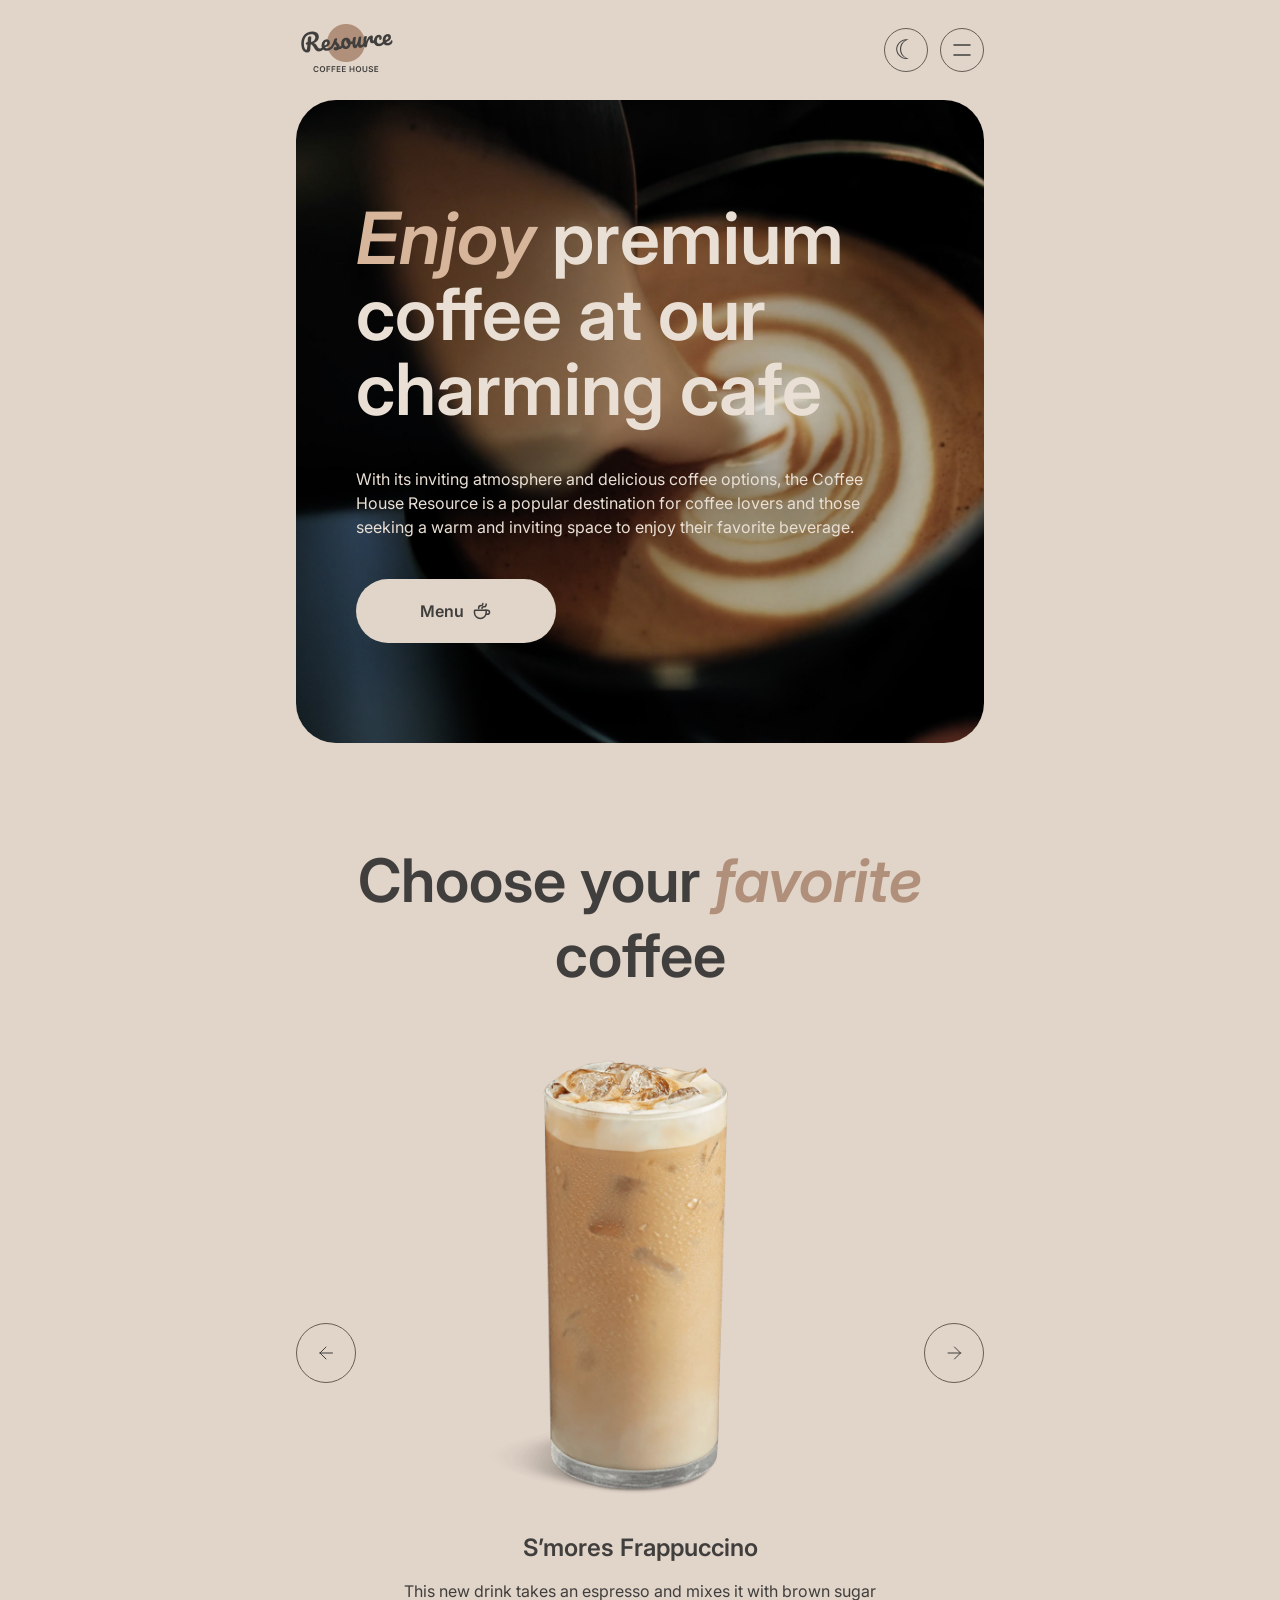
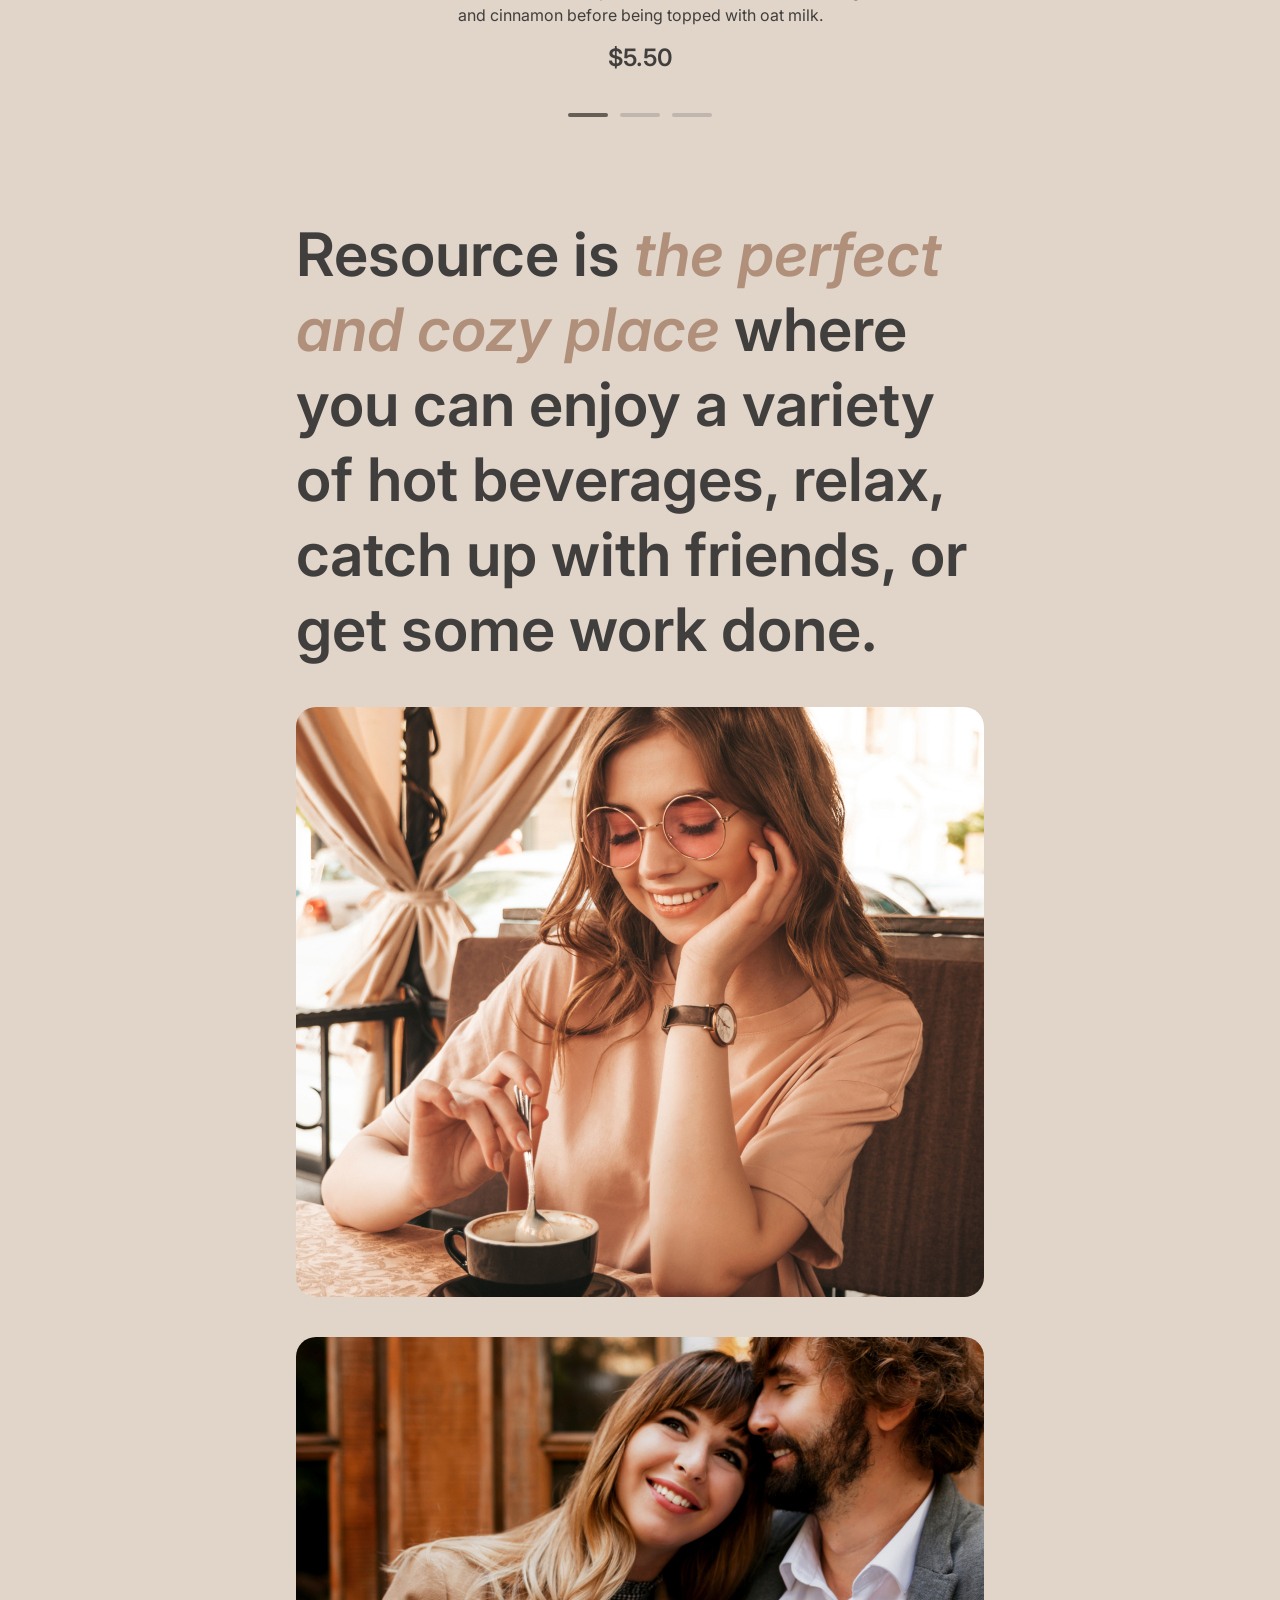
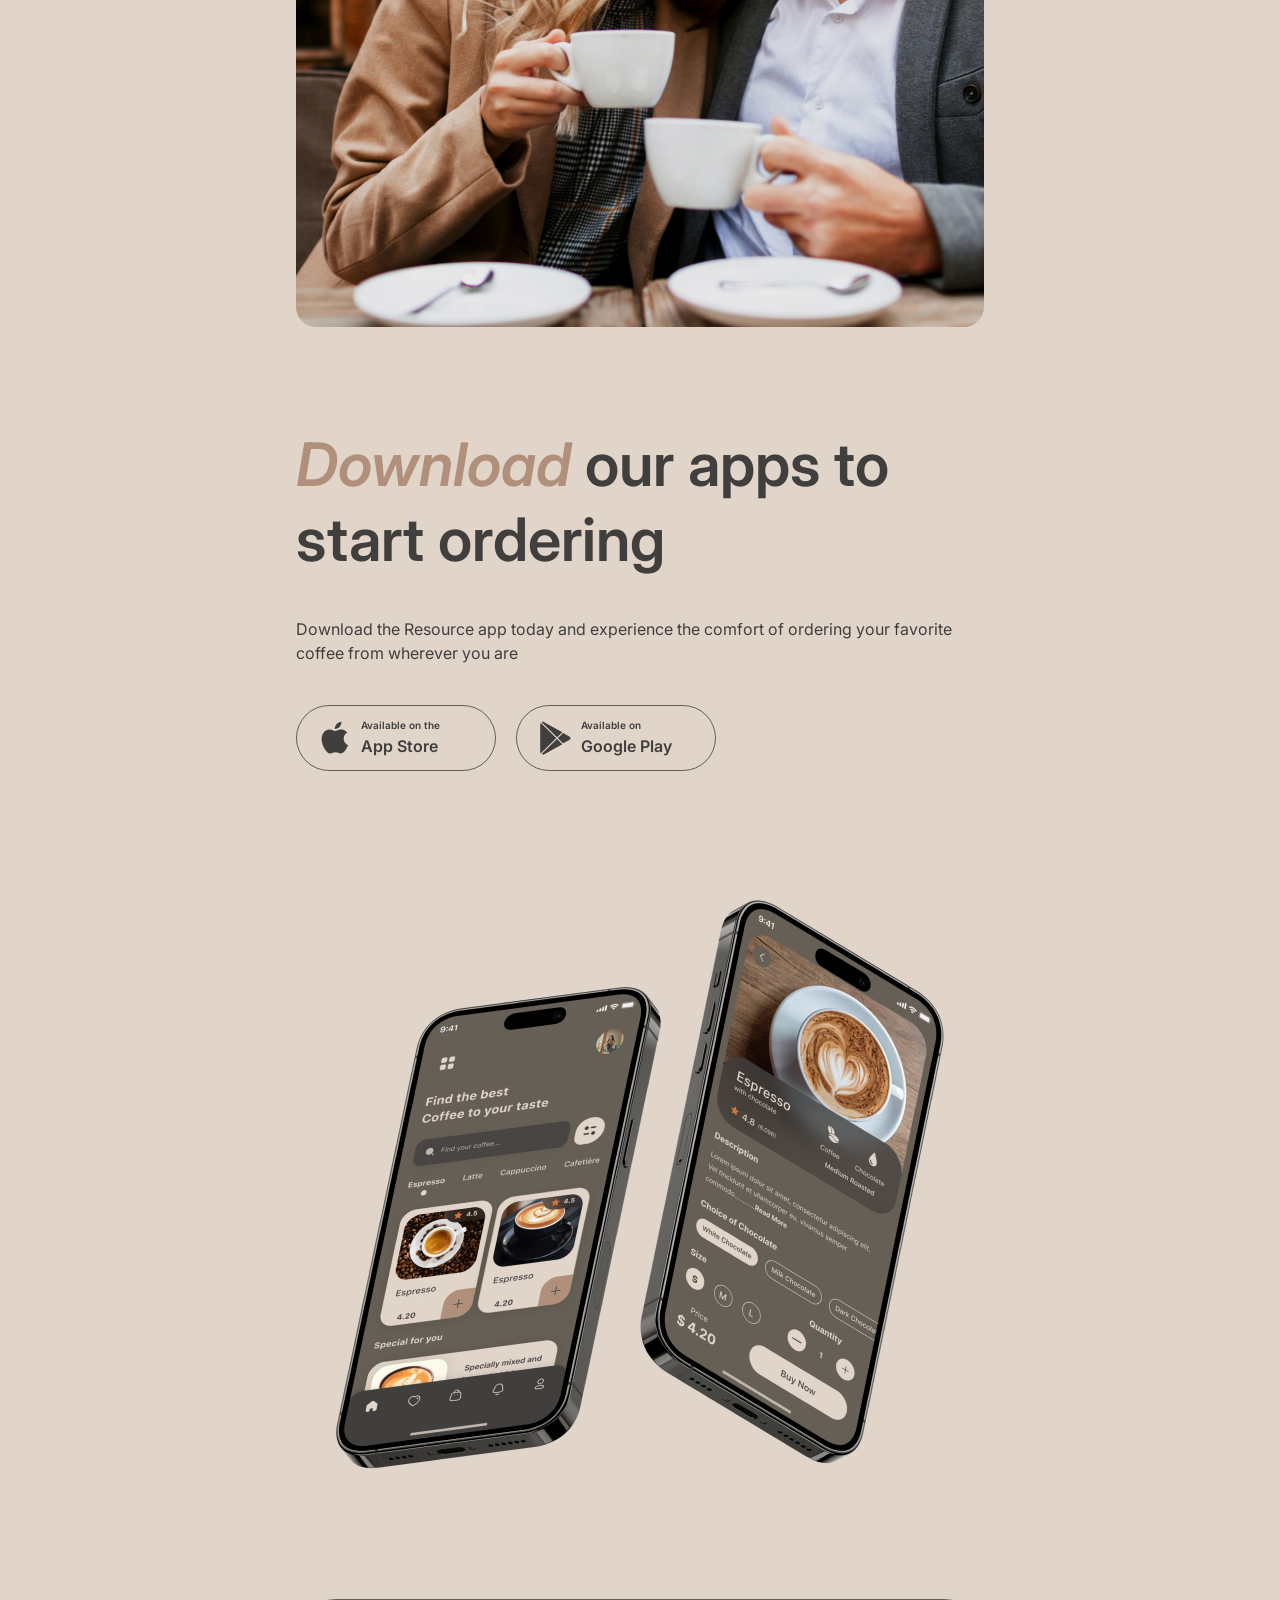
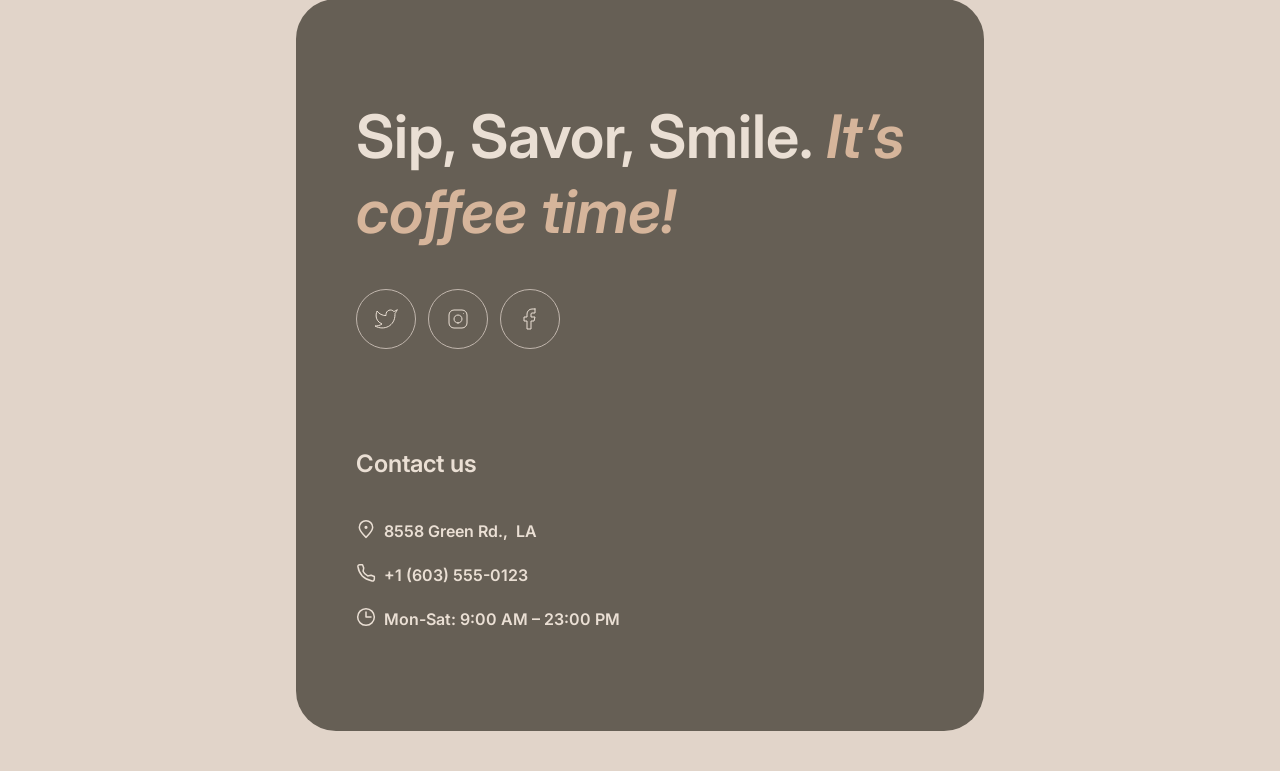
==== commit fdf19e3b: "fix: update font import" ====
--- a/coffee-house/index.html
+++ b/coffee-house/index.html
@@ -11,7 +11,7 @@
         <link rel="preconnect" href="https://fonts.googleapis.com" />
         <link rel="preconnect" href="https://fonts.gstatic.com" crossorigin />
         <link
-            href="https://fonts.googleapis.com/css2?family=Inter:wght@100;200;300;400;500;600;700;800;900&display=swap"
+            href="https://fonts.googleapis.com/css2?family=Inter:opsz,wght@14..32,400;14..32,600&display=swap"
             rel="stylesheet"
         />
     </head>
@@ -38,6 +38,7 @@
                     <a class="coffee-menu-link" href="menu.html">
                         <p>Menu</p>
                         <svg
+                            aria-hidden="true"
                             xmlns="http://www.w3.org/2000/svg"
                             width="20"
                             height="20"
@@ -82,8 +83,9 @@
                         aria-pressed="false"
                     ></button>
 
-                    <a href="" class="coffee-burger-menu">
+                    <a href="" class="coffee-burger-menu" aria-label="Menu">
                         <svg
+                            aria-hidden="true"
                             xmlns="http://www.w3.org/2000/svg"
                             width="18"
                             height="2"
@@ -99,6 +101,7 @@
                             />
                         </svg>
                         <svg
+                            aria-hidden="true"
                             xmlns="http://www.w3.org/2000/svg"
                             width="18"
                             height="2"
@@ -134,6 +137,7 @@
                         <a class="hero-img-button" href="menu.html">
                             Menu
                             <svg
+                                aria-hidden="true"
                                 class="hero-img-button-svg"
                                 xmlns="http://www.w3.org/2000/svg"
                                 width="20"
@@ -183,6 +187,7 @@
                     <div class="slider">
                         <div class="Favourites-Coffee-svg-left">
                             <svg
+                                aria-hidden="true"
                                 xmlns="http://www.w3.org/2000/svg"
                                 width="24"
                                 height="24"
@@ -269,6 +274,7 @@
 
                         <div class="Favourites-Coffee-svg-right">
                             <svg
+                                aria-hidden="true"
                                 xmlns="http://www.w3.org/2000/svg"
                                 width="24"
                                 height="24"
@@ -325,7 +331,11 @@
                                 />
                             </div>
                             <div class="About-img-content1">
-                                <img class="About-img4" src="img/about-4.jpg" alt="Couple enjoying coffee together" />
+                                <img
+                                    class="About-img4"
+                                    src="img/about-4.jpg"
+                                    alt="Couple enjoying coffee together"
+                                />
                             </div>
                         </div>
                     </div>
@@ -342,8 +352,14 @@
                             your favorite coffee from wherever you are
                         </p>
                         <div class="Mobile-App-link-container">
-                            <a class="Mobile-App-link" href="https://apps.apple.com/" target="_blank" rel="noopener noreferrer">
+                            <a
+                                class="Mobile-App-link"
+                                href="https://apps.apple.com/"
+                                target="_blank"
+                                rel="noopener noreferrer"
+                            >
                                 <svg
+                                    aria-hidden="true"
                                     xmlns="http://www.w3.org/2000/svg"
                                     width="36"
                                     height="36"
@@ -364,8 +380,14 @@
                                     <p class="Mobile-App-link-text2">App Store</p>
                                 </div>
                             </a>
-                            <a class="Mobile-App-link" href="https://play.google.com/store/apps" target="_blank" rel="noopener noreferrer">
+                            <a
+                                class="Mobile-App-link"
+                                href="https://play.google.com/store/apps"
+                                target="_blank"
+                                rel="noopener noreferrer"
+                            >
                                 <svg
+                                    aria-hidden="true"
                                     xmlns="http://www.w3.org/2000/svg"
                                     width="36"
                                     height="36"
@@ -396,7 +418,11 @@
                             </a>
                         </div>
                     </div>
-                    <img class="Mobile-App-img" src="img/mobile-screens.png" alt="Two screens of the Resource Coffee House mobile app" />
+                    <img
+                        class="Mobile-App-img"
+                        src="img/mobile-screens.png"
+                        alt="Two screens of the Resource Coffee House mobile app"
+                    />
                 </section>
             </div>
         </main>
@@ -411,8 +437,15 @@
                         </h2>
 
                         <div class="footer-socials-content">
-                            <a class="footer-socials-svg" href="https://x.com/" target="_blank" rel="noopener noreferrer">
+                            <a
+                                class="footer-socials-svg"
+                                href="https://x.com/"
+                                target="_blank"
+                                rel="noopener noreferrer"
+                                aria-label="X"
+                            >
                                 <svg
+                                    aria-hidden="true"
                                     xmlns="http://www.w3.org/2000/svg"
                                     width="24"
                                     height="24"
@@ -428,8 +461,15 @@
                                 </svg>
                             </a>
 
-                            <a class="footer-socials-svg" href="https://www.instagram.com/" target="_blank" rel="noopener noreferrer">
+                            <a
+                                class="footer-socials-svg"
+                                href="https://www.instagram.com/"
+                                target="_blank"
+                                rel="noopener noreferrer"
+                                aria-label="Instagram"
+                            >
                                 <svg
+                                    aria-hidden="true"
                                     xmlns="http://www.w3.org/2000/svg"
                                     width="24"
                                     height="24"
@@ -455,8 +495,15 @@
                                 </svg>
                             </a>
 
-                            <a class="footer-socials-svg" href="https://www.facebook.com/" target="_blank" rel="noopener noreferrer">
+                            <a
+                                class="footer-socials-svg"
+                                href="https://www.facebook.com/"
+                                target="_blank"
+                                rel="noopener noreferrer"
+                                aria-label="Facebook"
+                            >
                                 <svg
+                                    aria-hidden="true"
                                     xmlns="http://www.w3.org/2000/svg"
                                     width="24"
                                     height="24"
@@ -487,6 +534,7 @@
                                         rel="noopener noreferrer"
                                     >
                                         <svg
+                                            aria-hidden="true"
                                             class="footer-contacts-nav-svg"
                                             xmlns="http://www.w3.org/2000/svg"
                                             width="20"
@@ -517,6 +565,7 @@
                                         href="tel:+1-603-555-01-23"
                                     >
                                         <svg
+                                            aria-hidden="true"
                                             class="footer-contacts-nav-svg"
                                             xmlns="http://www.w3.org/2000/svg"
                                             width="20"
@@ -537,6 +586,7 @@
                                 </li>
                                 <li class="footer-contacts-nav-list-item">
                                     <svg
+                                        aria-hidden="true"
                                         xmlns="http://www.w3.org/2000/svg"
                                         width="20"
                                         height="20"
--- a/coffee-house/style.css
+++ b/coffee-house/style.css
@@ -374,6 +374,8 @@
     font-size: 60px;
     font-style: normal;
     font-weight: 600;
+    font-optical-sizing: none;
+    font-variation-settings: 'opsz' 24;
     line-height: 125%;
     /* 75px */
 
--- a/coffee-house/theme.css
+++ b/coffee-house/theme.css
@@ -4,7 +4,7 @@
     --background-container: #665f55;
     --text-dark: #403f3d;
     --text-light: #eadfd4;
-    --text-accent: #8a634d;
+    --text-accent: #b0907a;
     --text-accent-on-container: #d6b59b;
     --border-dark: #665f55;
     --border-light: #c1b6ad;
@@ -58,7 +58,10 @@
     font-size: 27px;
     line-height: 1;
     cursor: pointer;
-    transition: background-color 0.3s, color 0.3s, border-color 0.3s;
+    transition:
+        background-color 0.3s,
+        color 0.3s,
+        border-color 0.3s;
 }
 
 .theme-toggle::before {
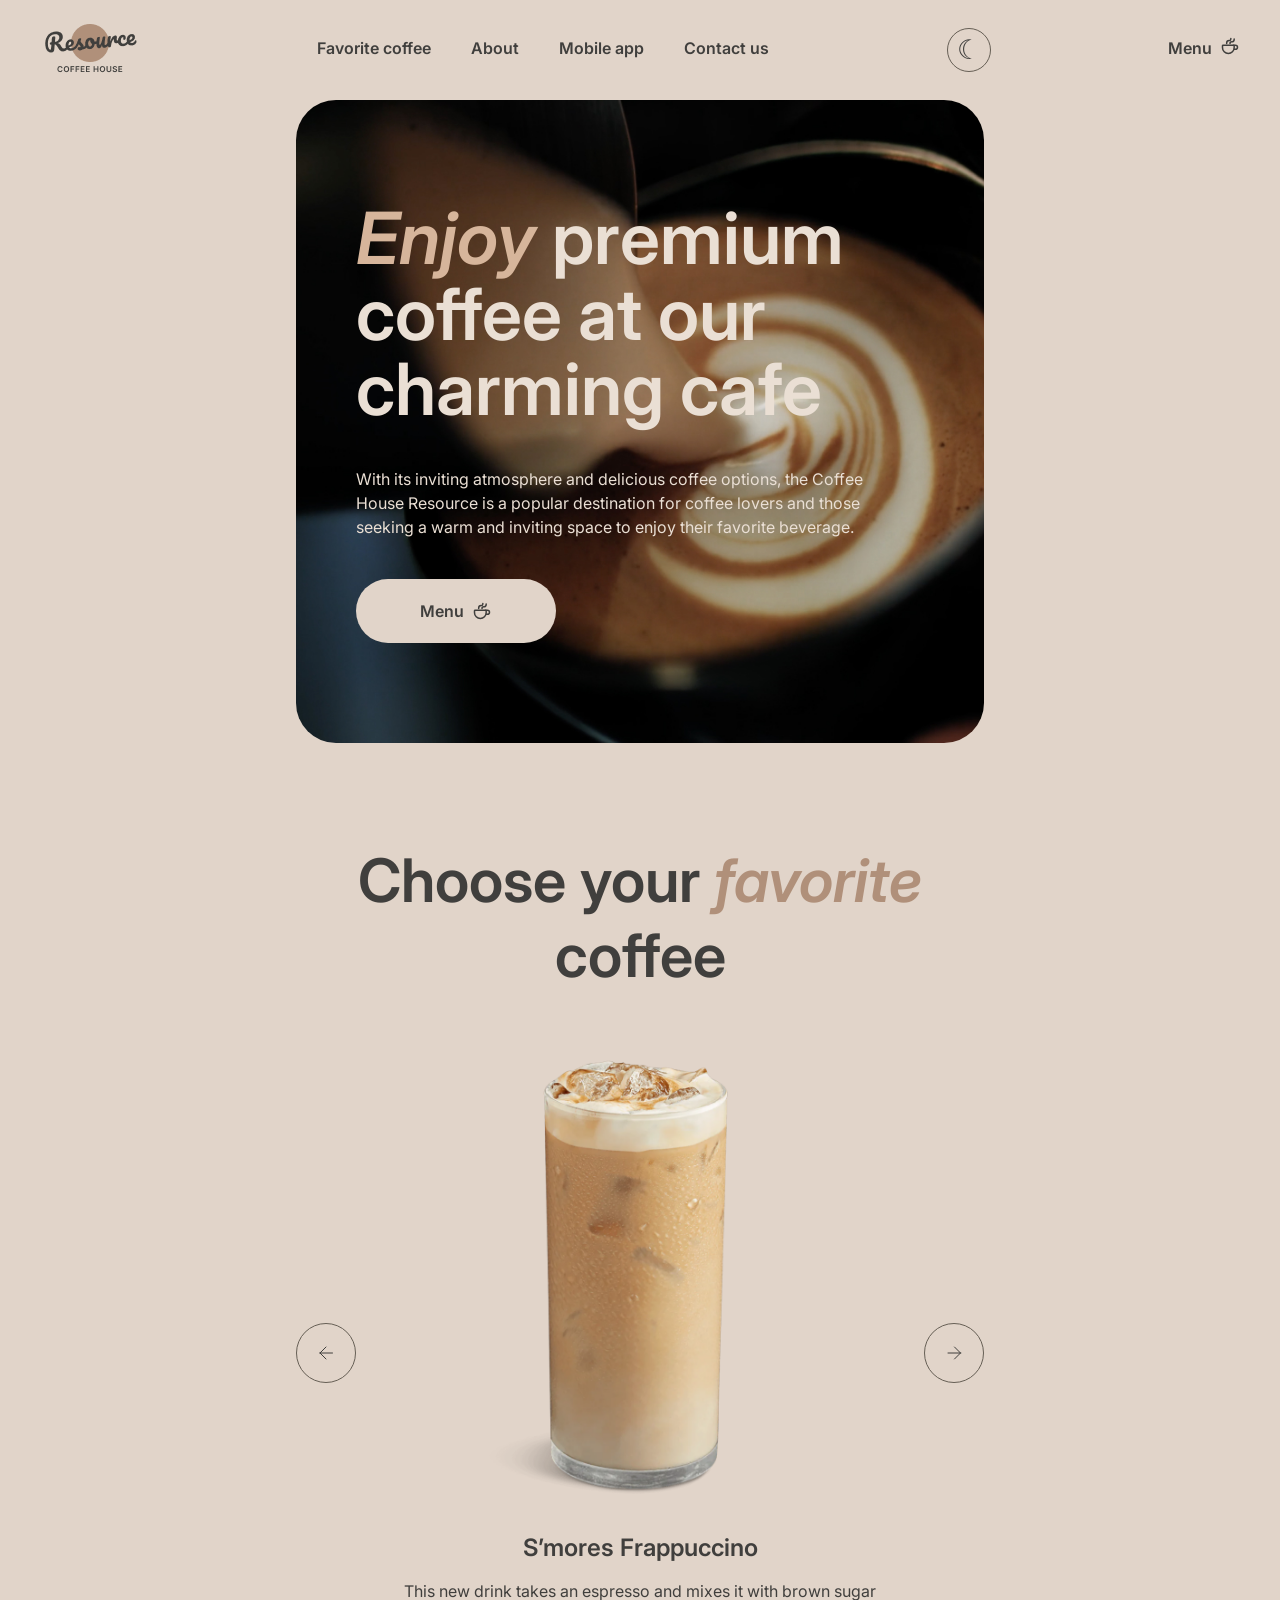
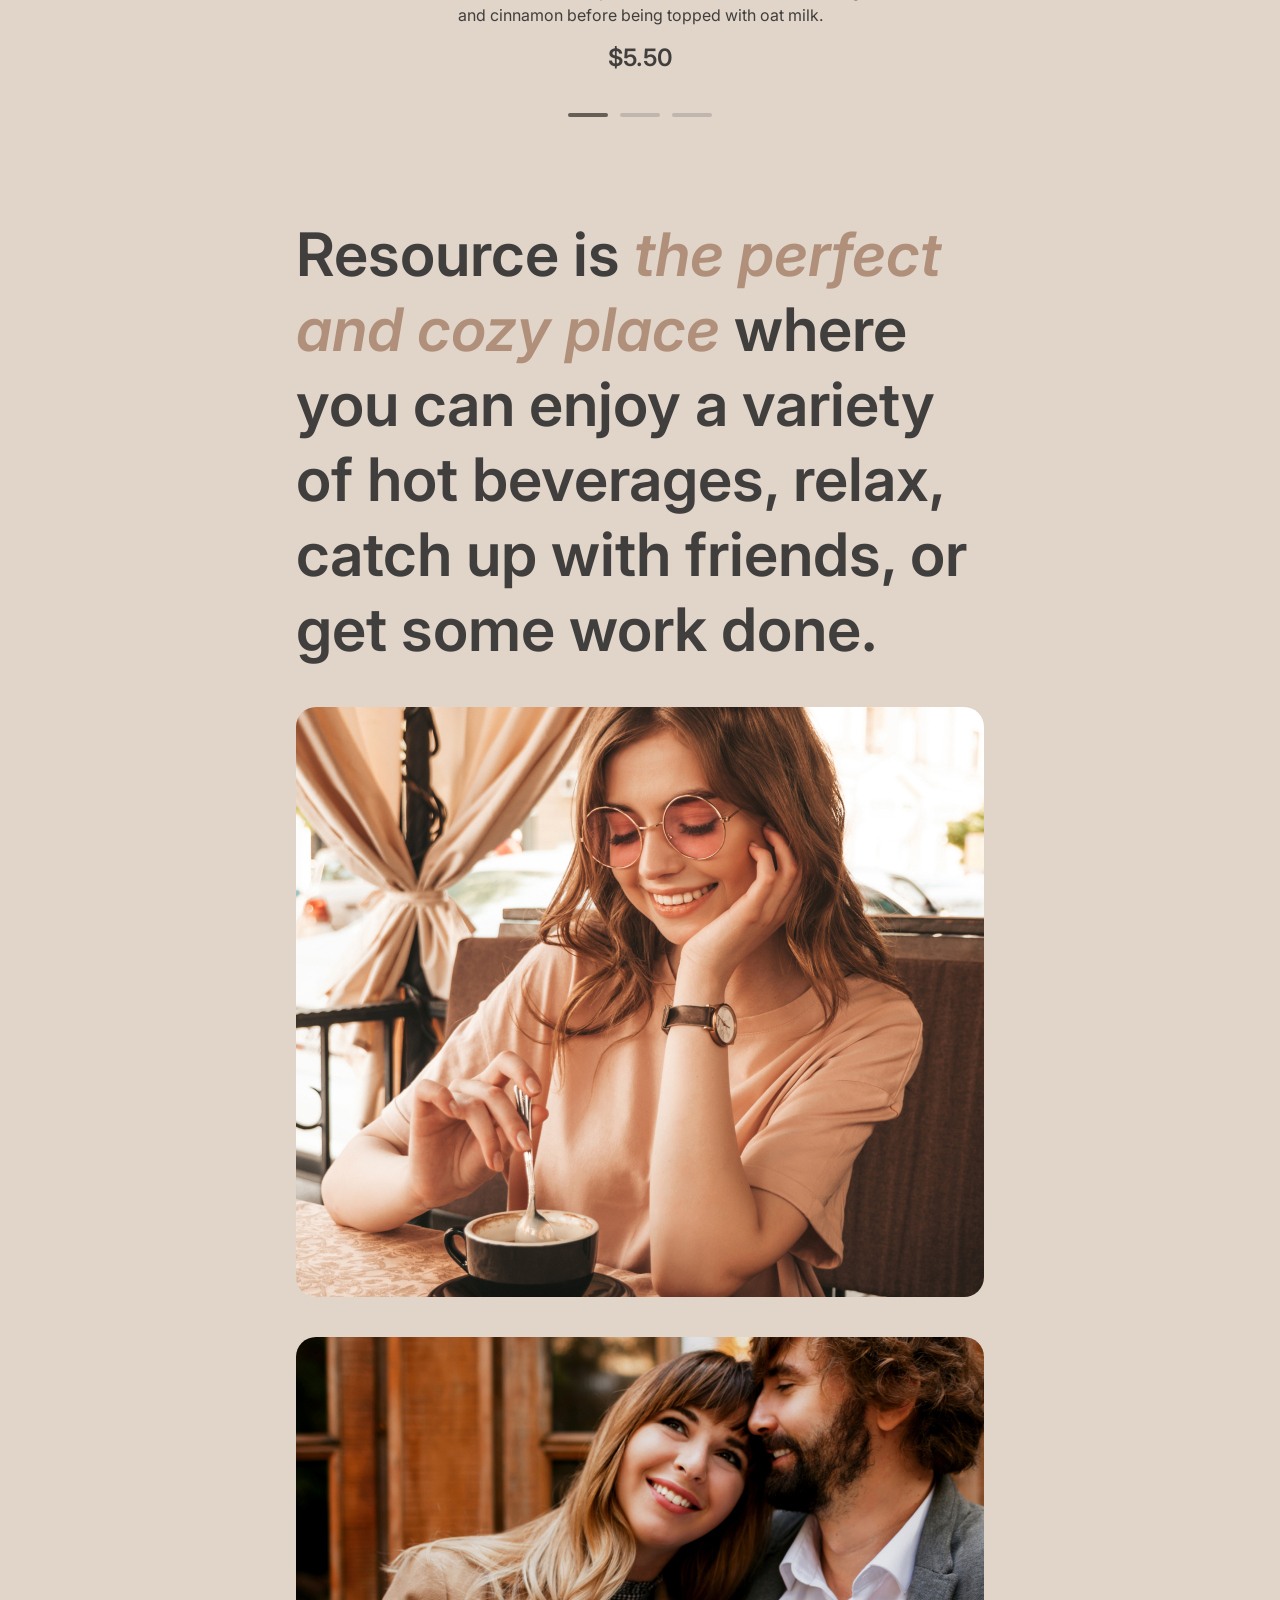
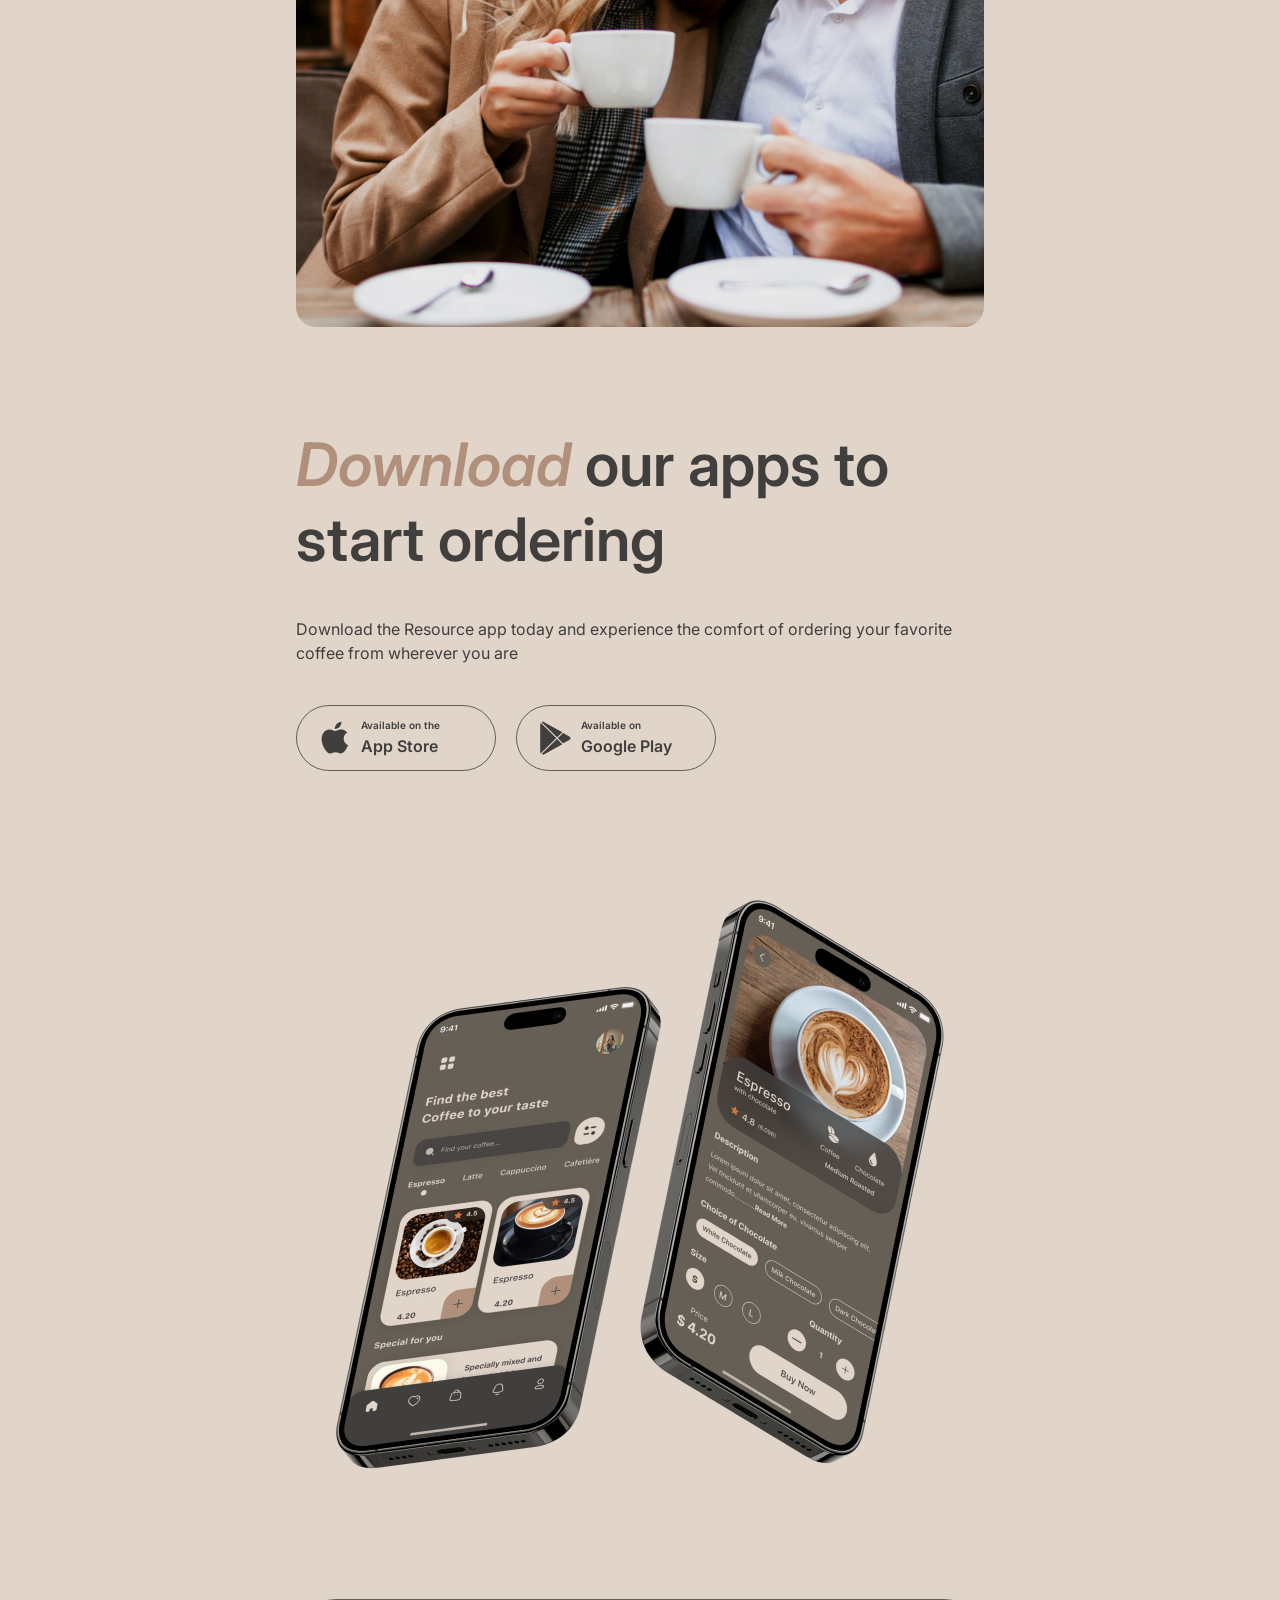
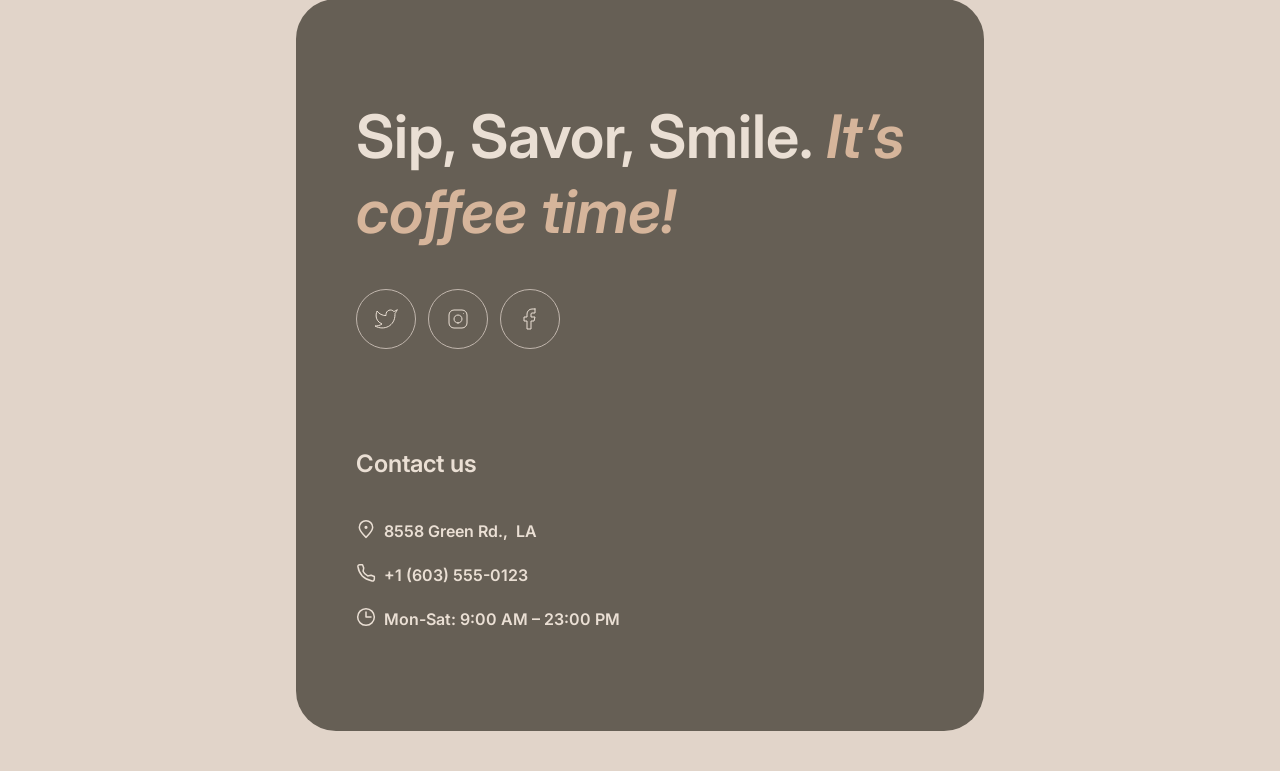
==== commit 6e9ddbc5: "feat: implement responsive burger menu" ====
--- a/coffee-house/index.html
+++ b/coffee-house/index.html
@@ -4,9 +4,11 @@
         <meta charset="UTF-8" />
         <meta name="viewport" content="width=device-width, initial-scale=1.0" />
         <title>Coffee House</title>
-        <script src="theme.js"></script>
+        <script src="js/theme.js"></script>
+        <script src="js/burger-menu.js" defer></script>
         <link rel="stylesheet" href="style.css" />
         <link rel="stylesheet" href="theme.css" />
+        <link rel="stylesheet" href="burger-menu.css" />
         <link rel="shortcut icon" href="img/icon-coffee.ico" type="image/x-icon" />
         <link rel="preconnect" href="https://fonts.googleapis.com" />
         <link rel="preconnect" href="https://fonts.gstatic.com" crossorigin />
@@ -24,57 +26,61 @@
                         ><img src="img/logo.png" alt="Resource Coffee House"
                     /></a>
 
-                    <nav class="nav">
-                        <ul class="nav-list">
-                            <li>
-                                <a class="nav-list-link" href="#Favorite-coffee">Favorite coffee</a>
-                            </li>
-                            <li><a class="nav-list-link" href="#About">About</a></li>
-                            <li><a class="nav-list-link" href="#Mobile-app">Mobile app</a></li>
-                            <li><a class="nav-list-link" href="#Contact-us">Contact us</a></li>
-                        </ul>
-                    </nav>
-
-                    <a class="coffee-menu-link" href="menu.html">
-                        <p>Menu</p>
-                        <svg
-                            aria-hidden="true"
-                            xmlns="http://www.w3.org/2000/svg"
-                            width="20"
-                            height="20"
-                            viewBox="0 0 20 20"
-                            fill="none"
-                        >
-                            <path
-                                d="M14.167 9.76667V11.6667C14.167 14.8883 11.5553 17.5 8.33366 17.5C5.112 17.5 2.50033 14.8883 2.50033 11.6667V9.76667C2.50033 9.4353 2.76896 9.16667 3.10033 9.16667H13.567C13.8984 9.16667 14.167 9.4353 14.167 9.76667Z"
-                                stroke="#403F3D"
-                                stroke-width="1.5"
-                                stroke-linecap="round"
-                                stroke-linejoin="round"
-                            />
-                            <path
-                                d="M10.0003 7.50008C10.0003 6.66675 10.5956 5.83341 11.786 5.83341V5.83341C13.101 5.83341 14.167 4.76743 14.167 3.45246V2.91675"
-                                stroke="#403F3D"
-                                stroke-width="1.5"
-                                stroke-linecap="round"
-                                stroke-linejoin="round"
-                            />
-                            <path
-                                d="M6.66634 7.5V7.08333C6.66634 5.70262 7.78563 4.58333 9.16634 4.58333V4.58333C10.0868 4.58333 10.833 3.83714 10.833 2.91667V2.5"
-                                stroke="#403F3D"
-                                stroke-width="1.5"
-                                stroke-linecap="round"
-                                stroke-linejoin="round"
-                            />
-                            <path
-                                d="M13.333 9.16675H15.4163C16.5669 9.16675 17.4997 10.0995 17.4997 11.2501C17.4997 12.4007 16.5669 13.3334 15.4163 13.3334H14.1663"
-                                stroke="#403F3D"
-                                stroke-width="1.5"
-                                stroke-linecap="round"
-                                stroke-linejoin="round"
-                            />
-                        </svg>
-                    </a>
+                    <div class="header-navigation" id="header-navigation">
+                        <nav class="nav">
+                            <ul class="nav-list">
+                                <li>
+                                    <a class="nav-list-link" href="#Favorite-coffee"
+                                        >Favorite coffee</a
+                                    >
+                                </li>
+                                <li><a class="nav-list-link" href="#About">About</a></li>
+                                <li><a class="nav-list-link" href="#Mobile-app">Mobile app</a></li>
+                                <li><a class="nav-list-link" href="#Contact-us">Contact us</a></li>
+                            </ul>
+                        </nav>
+
+                        <a class="coffee-menu-link" href="menu.html">
+                            <p>Menu</p>
+                            <svg
+                                aria-hidden="true"
+                                xmlns="http://www.w3.org/2000/svg"
+                                width="20"
+                                height="20"
+                                viewBox="0 0 20 20"
+                                fill="none"
+                            >
+                                <path
+                                    d="M14.167 9.76667V11.6667C14.167 14.8883 11.5553 17.5 8.33366 17.5C5.112 17.5 2.50033 14.8883 2.50033 11.6667V9.76667C2.50033 9.4353 2.76896 9.16667 3.10033 9.16667H13.567C13.8984 9.16667 14.167 9.4353 14.167 9.76667Z"
+                                    stroke="#403F3D"
+                                    stroke-width="1.5"
+                                    stroke-linecap="round"
+                                    stroke-linejoin="round"
+                                />
+                                <path
+                                    d="M10.0003 7.50008C10.0003 6.66675 10.5956 5.83341 11.786 5.83341V5.83341C13.101 5.83341 14.167 4.76743 14.167 3.45246V2.91675"
+                                    stroke="#403F3D"
+                                    stroke-width="1.5"
+                                    stroke-linecap="round"
+                                    stroke-linejoin="round"
+                                />
+                                <path
+                                    d="M6.66634 7.5V7.08333C6.66634 5.70262 7.78563 4.58333 9.16634 4.58333V4.58333C10.0868 4.58333 10.833 3.83714 10.833 2.91667V2.5"
+                                    stroke="#403F3D"
+                                    stroke-width="1.5"
+                                    stroke-linecap="round"
+                                    stroke-linejoin="round"
+                                />
+                                <path
+                                    d="M13.333 9.16675H15.4163C16.5669 9.16675 17.4997 10.0995 17.4997 11.2501C17.4997 12.4007 16.5669 13.3334 15.4163 13.3334H14.1663"
+                                    stroke="#403F3D"
+                                    stroke-width="1.5"
+                                    stroke-linecap="round"
+                                    stroke-linejoin="round"
+                                />
+                            </svg>
+                        </a>
+                    </div>
 
                     <button
                         class="theme-toggle"
@@ -83,7 +89,13 @@
                         aria-pressed="false"
                     ></button>
 
-                    <a href="" class="coffee-burger-menu" aria-label="Menu">
+                    <button
+                        class="coffee-burger-menu"
+                        type="button"
+                        aria-label="Open menu"
+                        aria-expanded="false"
+                        aria-controls="header-navigation"
+                    >
                         <svg
                             aria-hidden="true"
                             xmlns="http://www.w3.org/2000/svg"
@@ -116,7 +128,7 @@
                                 stroke-linejoin="round"
                             />
                         </svg>
-                    </a>
+                    </button>
                 </div>
             </div>
         </header>
--- a/coffee-house/burger-menu.css
+++ b/coffee-house/burger-menu.css
@@ -0,0 +1,168 @@
+.header-navigation {
+    display: contents;
+}
+
+.coffee-burger-menu {
+    padding: 0;
+    background: transparent;
+}
+
+.coffee-burger-menu svg {
+    transition: transform 0.5s ease;
+}
+
+.coffee-burger-menu.is-open svg:first-child {
+    transform: translateY(5px) rotate(45deg);
+}
+
+.coffee-burger-menu.is-open svg:last-child {
+    transform: translateY(-5px) rotate(-45deg);
+}
+
+.coffee-burger-menu:focus-visible {
+    outline: 2px solid var(--text-accent);
+    outline-offset: 3px;
+}
+
+@media screen and (max-width: 768px) {
+    body.menu-open {
+        overflow: hidden;
+    }
+
+    .header {
+        position: relative;
+        z-index: 100;
+        background: var(--background-body, #e1d4c9);
+    }
+
+    .header-menu {
+        background: var(--background-body, #e1d4c9);
+    }
+
+    .header-navigation {
+        position: fixed;
+        z-index: 90;
+        top: 100px;
+        left: 0;
+        display: flex;
+        flex-direction: column;
+        align-items: center;
+        gap: 100px;
+        width: 100%;
+        height: calc(100vh - 100px);
+        height: calc(100dvh - 100px);
+        padding: 60px 16px 40px;
+        box-sizing: border-box;
+        overflow-y: auto;
+        background: var(--background-body, #e1d4c9);
+        visibility: hidden;
+        transform: translateX(100%);
+        pointer-events: none;
+        transition:
+            transform 0.6s ease,
+            visibility 0s linear 0.6s;
+    }
+
+    .header-navigation.is-open {
+        visibility: visible;
+        transform: translateX(0);
+        pointer-events: auto;
+        transition-delay: 0s;
+    }
+
+    .header-navigation .nav {
+        display: block;
+    }
+
+    .header-navigation .nav-list {
+        flex-direction: column;
+        align-items: center;
+        gap: 60px;
+        padding: 0;
+    }
+
+    .header-navigation .nav-list-link,
+    .header-navigation .coffee-menu-link {
+        font-size: 32px;
+        line-height: 125%;
+    }
+
+    .header-navigation .coffee-menu-link {
+        display: flex;
+        gap: 16px;
+        align-items: center;
+    }
+
+    .header-navigation .coffee-menu-link svg {
+        width: 40px;
+        height: 40px;
+    }
+
+    .coffee-burger-menu {
+        display: flex;
+        flex-shrink: 0;
+        cursor: pointer;
+    }
+}
+
+@media screen and (min-width: 769px) {
+    .header-navigation {
+        display: contents;
+    }
+
+    .header-navigation .nav {
+        display: block;
+    }
+
+    .header-navigation .coffee-menu-link {
+        display: flex;
+    }
+
+    .coffee-burger-menu {
+        display: none;
+    }
+}
+
+@media screen and (min-width: 769px) and (max-width: 1439px) {
+    .header > .container {
+        width: calc(100% - 80px);
+        max-width: 1360px;
+    }
+
+    .header-menu-img {
+        order: 0;
+        flex-shrink: 0;
+    }
+
+    .header-navigation .nav {
+        order: 1;
+    }
+
+    .theme-toggle {
+        position: static;
+        order: 2;
+        flex-shrink: 0;
+    }
+
+    .header-navigation .coffee-menu-link {
+        order: 3;
+        flex-shrink: 0;
+    }
+}
+
+@media screen and (min-width: 769px) and (max-width: 900px) {
+    .header > .container {
+        width: calc(100% - 32px);
+    }
+
+    .header-navigation .nav-list {
+        column-gap: 20px;
+    }
+}
+
+@media (prefers-reduced-motion: reduce) {
+    .header-navigation,
+    .coffee-burger-menu svg {
+        transition-duration: 0.01ms;
+    }
+}
